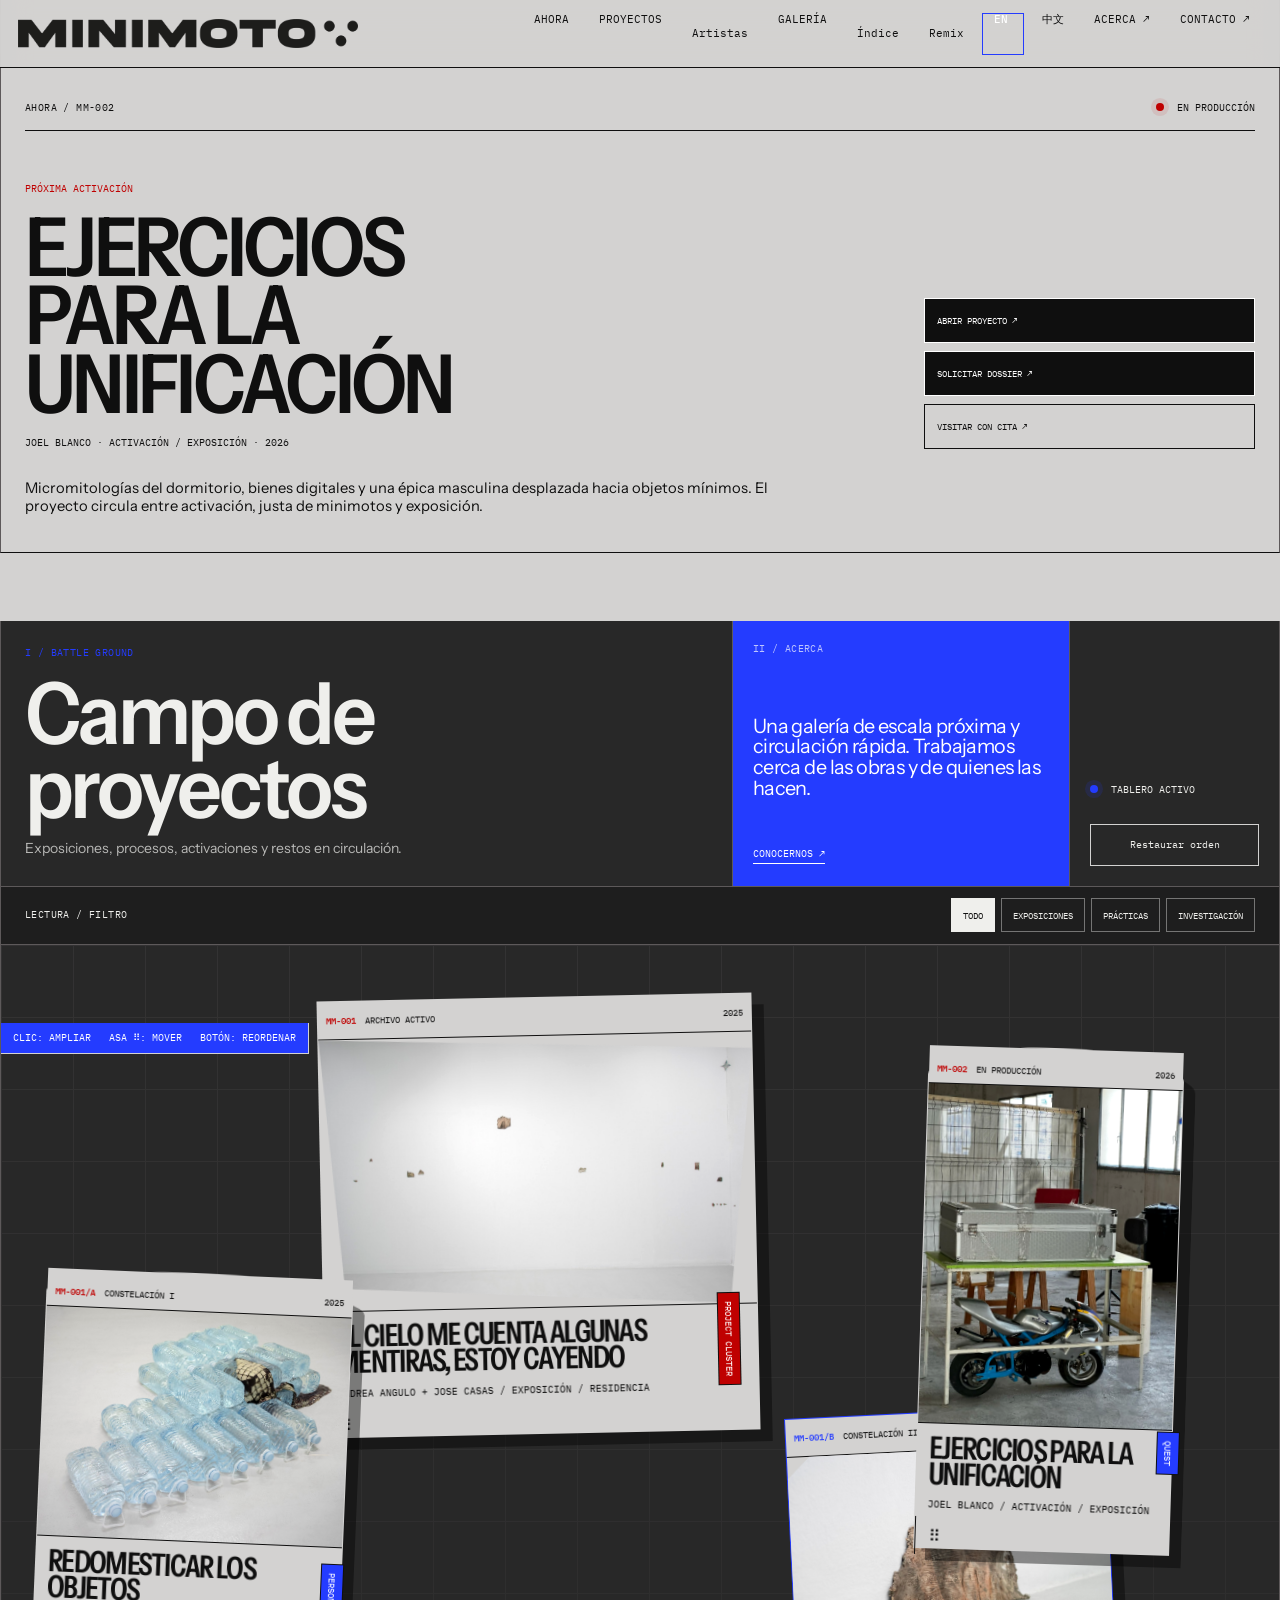
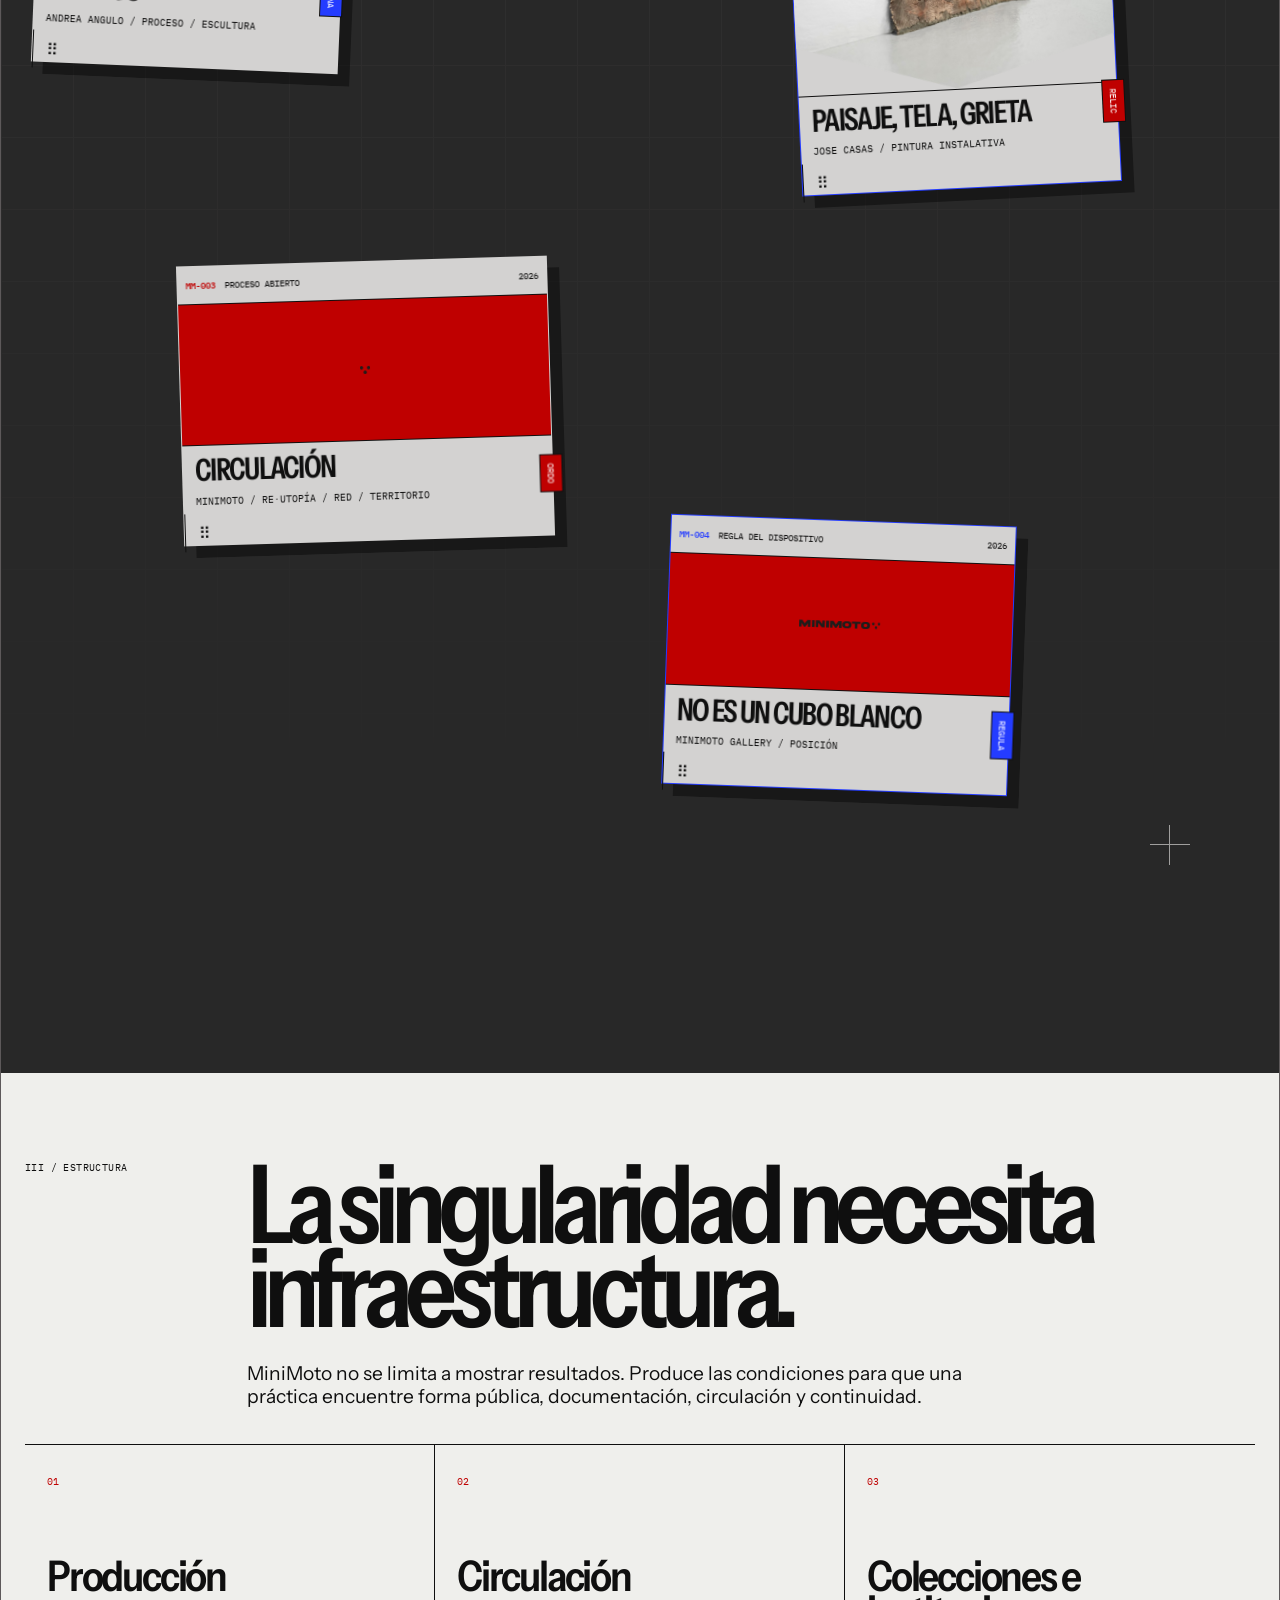
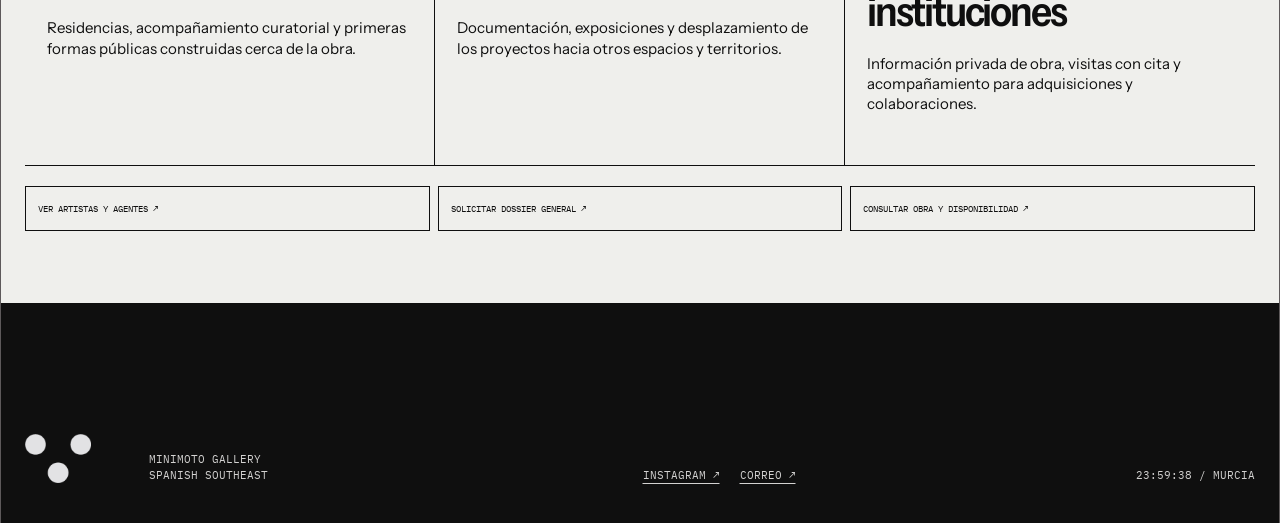
==== minimoto-gallery/index.html @ 22b1e5a9 "Actualiza el correo oficial de MiniMoto Gallery" ====
<!doctype html>
<html lang="es">
<head>
  <meta charset="utf-8">
  <meta name="viewport" content="width=device-width, initial-scale=1, viewport-fit=cover">
  <meta name="theme-color" content="#282828">
  <meta name="description" content="MiniMoto Gallery — exposiciones, residencias, activaciones y proyectos en el sureste español.">
  <title>MiniMoto Gallery — Battle Ground</title>

  <link rel="icon" href="./assets/favicon.png" type="image/png">
  <link rel="preconnect" href="https://fonts.googleapis.com">
  <link rel="preconnect" href="https://fonts.gstatic.com" crossorigin>
  <link href="https://fonts.googleapis.com/css2?family=Grenze+Gotisch:wght@500;600&family=IBM+Plex+Mono:wght@400;500&family=Instrument+Sans:wdth,wght@75..100,400..700&display=swap" rel="stylesheet">

  <link rel="stylesheet" href="./style.css">
  <link rel="stylesheet" href="./professional.css">
  <script src="./app.js" defer></script>
  <script src="./gallery-professional.js" defer></script>
  <link rel="alternate" hreflang="es" href="./index.html">
  <link rel="alternate" hreflang="en" href="./index-en.html">
  <link rel="alternate" hreflang="zh-CN" href="./index-zh.html">
  <link rel="alternate" hreflang="x-default" href="./index.html">
</head>
<body>
  <a class="skip-link" href="#battle-ground">Saltar al tablero</a>

  <header class="site-header">
    <a class="brand" href="#top" aria-label="MiniMoto Gallery, inicio">
      <img src="./assets/minimoto-wordmark.png" alt="MiniMoto Gallery">
    </a>

    <button class="menu-toggle" type="button" aria-expanded="false" aria-controls="primary-nav">
      Menú
    </button>

    <nav id="primary-nav" class="primary-nav" aria-label="Navegación principal">
      <a href="#ahora">Ahora</a>
      <a href="#battle-ground">Proyectos</a>
      <button id="artists-open" type="button">Artistas</button>
      <a href="#galeria">Galería</a>
      <button id="index-open" type="button">Índice</button>
      <button id="remix" type="button">Remix</button>
      <a class="language-link" href="./index-en.html" lang="en" aria-label="View website in English">EN</a>
      <a href="./index-zh.html" lang="zh-CN" aria-label="查看中文版网站">中文</a>
      <a href="./quienes-somos.html" target="_blank" rel="noopener noreferrer">Acerca ↗</a>
      <a href="mailto:minimoto.studio@gmail.com">Contacto ↗</a>
    </nav>
  </header>

  <main id="top">

<section class="current-program" id="ahora" aria-labelledby="current-title">
  <div class="current-program-rail">
    <p class="section-number">AHORA / MM-002</p>
    <p class="current-program-status"><span aria-hidden="true"></span> En producción</p>
  </div>
  <div class="current-program-main">
    <div class="current-program-copy">
      <p class="current-program-label">Próxima activación</p>
      <h1 id="current-title">Ejercicios para la unificación</h1>
      <p class="current-program-meta">Joel Blanco · activación / exposición · 2026</p>
    </div>
    <div class="current-program-actions">
      <button type="button" data-open-project="MM-002">Abrir proyecto ↗</button>
      <a href="mailto:minimoto.studio@gmail.com?subject=Dossier%20%E2%80%94%20Ejercicios%20para%20la%20unificaci%C3%B3n">Solicitar dossier ↗</a>
      <a href="mailto:minimoto.studio@gmail.com?subject=Visita%20a%20MiniMoto%20Gallery">Visitar con cita ↗</a>
    </div>
  </div>
  <p class="current-program-note">Micromitologías del dormitorio, bienes digitales y una épica masculina desplazada hacia objetos mínimos. El proyecto circula entre activación, justa de minimotos y exposición.</p>
</section>

    <section class="battle-section" aria-labelledby="battle-title">
      <header class="battle-header">
        <div class="battle-title-block">
          <p class="section-number">I / BATTLE GROUND</p>
          <h2 id="battle-title">Campo de proyectos</h2>
          <p class="battle-subtitle">Exposiciones, procesos, activaciones y restos en circulación.</p>
        </div>

        <aside class="battle-about" aria-label="Acerca de MiniMoto">
          <p class="section-number">II / ACERCA</p>
          <p>Una galería de escala próxima y circulación rápida. Trabajamos cerca de las obras y de quienes las hacen.</p>
          <a
            href="./quienes-somos.html"
            target="_blank"
            rel="noopener noreferrer"
          >
            Conocernos ↗
          </a>
        </aside>

        <div class="battle-tools" aria-label="Herramientas del tablero">
          <p><span class="status-dot" aria-hidden="true"></span> tablero activo</p>
          <button id="reset-layout" type="button">Restaurar orden</button>
        </div>
      </header>
<div class="project-filterbar" aria-label="Filtrar el campo de proyectos">
  <p class="section-number">LECTURA / FILTRO</p>
  <div role="group" aria-label="Categorías de proyectos">
    <button class="is-active" type="button" data-project-filter="all" aria-pressed="true">Todo</button>
    <button type="button" data-project-filter="exhibitions" aria-pressed="false">Exposiciones</button>
    <button type="button" data-project-filter="artists" aria-pressed="false">Prácticas</button>
    <button type="button" data-project-filter="research" aria-pressed="false">Investigación</button>
  </div>
</div>
<div id="battle-ground" class="battle-ground" aria-label="Tablero interactivo de proyectos">
        <div class="board-grid" aria-hidden="true"></div>
        <div class="board-cross cross-a" aria-hidden="true"></div>
        <div class="board-cross cross-b" aria-hidden="true"></div>
        <p class="board-instruction">
          <span>clic: ampliar</span>
          <span>asa ⠿: mover</span>
          <span>botón: reordenar</span>
        </p>
        <div id="project-layer" class="project-layer" role="list"></div>
      </div>
    </section>

<section class="gallery-framework" id="galeria" aria-labelledby="gallery-framework-title">
  <header class="gallery-framework-head">
    <p class="section-number">III / ESTRUCTURA</p>
    <div>
      <h2 id="gallery-framework-title">La singularidad necesita infraestructura.</h2>
      <p>MiniMoto no se limita a mostrar resultados. Produce las condiciones para que una práctica encuentre forma pública, documentación, circulación y continuidad.</p>
    </div>
  </header>
  <div class="gallery-framework-grid">
    <article><span>01</span><h3>Producción</h3><p>Residencias, acompañamiento curatorial y primeras formas públicas construidas cerca de la obra.</p></article>
    <article><span>02</span><h3>Circulación</h3><p>Documentación, exposiciones y desplazamiento de los proyectos hacia otros espacios y territorios.</p></article>
    <article><span>03</span><h3>Colecciones e instituciones</h3><p>Información privada de obra, visitas con cita y acompañamiento para adquisiciones y colaboraciones.</p></article>
  </div>
  <div class="gallery-framework-actions">
    <button type="button" data-open-artists>Ver artistas y agentes ↗</button>
    <a href="mailto:minimoto.studio@gmail.com?subject=Dossier%20general%20de%20MiniMoto%20Gallery">Solicitar dossier general ↗</a>
    <a href="mailto:minimoto.studio@gmail.com?subject=Obra%20y%20disponibilidad%20%E2%80%94%20MiniMoto%20Gallery">Consultar obra y disponibilidad ↗</a>
  </div>
</section>
</main>

  <footer class="site-footer">
    <img src="./assets/minimoto-sigil.png" alt="" aria-hidden="true">
    <p>MiniMoto Gallery<br>Spanish Southeast</p>
    <div>
      <a href="https://www.instagram.com/minimotogallery/" target="_blank" rel="noopener noreferrer">Instagram ↗</a>
      <a href="mailto:minimoto.studio@gmail.com">Correo ↗</a>
    </div>
    <p id="local-time" class="footer-time">--:--:-- / Murcia</p>
  </footer>

  <dialog id="project-dialog" class="project-dialog" aria-labelledby="dialog-title">
    <button class="dialog-close" type="button" aria-label="Cerrar proyecto">×</button>

    <article id="dialog-card" class="expanded-project-card">
      <header class="expanded-project-head">
        <span id="dialog-id" class="expanded-project-id"></span>
        <span id="dialog-status"></span>
        <span id="dialog-year" class="expanded-project-year"></span>
      </header>

      <div class="expanded-project-visual">
        <figure class="expanded-project-figure">
          <img id="dialog-image" src="" alt="">
          <figcaption>
            <span id="image-count">01 / 01</span>
            <span id="image-caption"></span>
          </figcaption>
        </figure>

        <button class="gallery-arrow gallery-prev" type="button" aria-label="Imagen anterior">←</button>
        <button class="gallery-arrow gallery-next" type="button" aria-label="Imagen siguiente">→</button>
      </div>

      <section class="expanded-project-title">
        <h2 id="dialog-title"></h2>
        <p>
          <span id="dialog-artist"></span>
          <span aria-hidden="true"> / </span>
          <span id="dialog-type"></span>
        </p>
      </section>

      <section class="expanded-project-info">
        <div id="dialog-body" class="dialog-body"></div>
        <div class="expanded-project-aside">
          <div id="dialog-tags" class="dialog-tags"></div>

          <section class="related-projects" aria-labelledby="related-title">
            <h3 id="related-title">Misma constelación</h3>
            <div id="related-list"></div>
          </section>
        </div>
      </section>

      <span id="dialog-mark" class="expanded-project-mark" aria-hidden="true"></span>
    </article>
  </dialog>


  <dialog id="index-dialog" class="index-dialog" aria-labelledby="index-title">
    <button class="dialog-close" type="button" aria-label="Cerrar índice">×</button>
    <header>
      <p class="section-number">INDEX / MM</p>
      <h2 id="index-title">Archivo operativo</h2>
    </header>
    <ol id="project-index-list"></ol>
  </dialog>

  <dialog id="artists-dialog" class="artists-dialog" aria-labelledby="artists-title">
    <button class="dialog-close" type="button" aria-label="Cerrar artistas">×</button>
    <header>
      <p class="section-number">ORDO / PERSONAE</p>
      <h2 id="artists-title">Artistas y agentes</h2>
    </header>
    <div id="artists-list"></div>
  </dialog>
</body>
</html>
---- minimoto-gallery/style.css ----
@import url("https://fonts.googleapis.com/css2?family=Grenze+Gotisch:wght@500;600&family=IBM+Plex+Mono:wght@400;500&family=Instrument+Sans:wdth,wght@75..100,400..700&display=swap");

:root {
  --charcoal: #282828;
  --black: #0f0f0f;
  --paper: #d3d2d1;
  --paper-light: #efefec;
  --mid: #5d595a;
  --red: #bf0000;
  --white: #ffffff;

  --font-sans: "Instrument Sans", "Arial Narrow", "Helvetica Neue", Arial, sans-serif;
  --font-mono: "IBM Plex Mono", "SFMono-Regular", Consolas, monospace;
  --font-neo: "Grenze Gotisch", Georgia, serif;

  --line: 1px solid var(--mid);
  --header-h: 68px;
  --max: 1720px;
}

* {
  box-sizing: border-box;
}

html {
  scroll-behavior: smooth;
  background: var(--charcoal);
}

body {
  margin: 0;
  overflow-x: hidden;
  background: var(--paper);
  color: var(--black);
  font-family: var(--font-sans);
  font-optical-sizing: auto;
  -webkit-font-smoothing: antialiased;
}

body.is-locked {
  overflow: hidden;
}

img {
  display: block;
  max-width: 100%;
}

button,
a {
  color: inherit;
  font: inherit;
}

button {
  border-radius: 0;
}

a {
  text-decoration: none;
}

button,
a,
[tabindex] {
  -webkit-tap-highlight-color: transparent;
}

:focus-visible {
  outline: 3px solid var(--red);
  outline-offset: 4px;
}

.skip-link {
  position: fixed;
  top: 8px;
  left: 8px;
  z-index: 5000;
  padding: 10px 12px;
  transform: translateY(-160%);
  border: 1px solid var(--black);
  background: var(--white);
  font: 12px/1 var(--font-mono);
}

.skip-link:focus {
  transform: none;
}

/* Header */

.site-header {
  position: fixed;
  inset: 0 0 auto;
  z-index: 1000;
  min-height: var(--header-h);
  display: grid;
  grid-template-columns: minmax(210px, 380px) 1fr;
  align-items: center;
  gap: 24px;
  padding: 10px 18px;
  border-bottom: 1px solid var(--black);
  background: rgba(211, 210, 209, .96);
  backdrop-filter: blur(14px);
}

.brand {
  width: fit-content;
}

.brand img {
  width: min(340px, 42vw);
  height: 30px;
  object-fit: contain;
  object-position: left center;
}

.primary-nav {
  display: flex;
  justify-content: flex-end;
  align-items: center;
  gap: 6px;
  font: 11px/1 var(--font-mono);
  text-transform: uppercase;
}

.primary-nav a,
.primary-nav button,
.menu-toggle {
  min-height: 42px;
  padding: 0 11px;
  border: 1px solid transparent;
  background: transparent;
  cursor: pointer;
}

.primary-nav a:hover,
.primary-nav button:hover,
.primary-nav a:focus-visible,
.primary-nav button:focus-visible {
  border-color: var(--black);
  background: var(--paper-light);
}

.menu-toggle {
  display: none;
}

/* Intro */

.intro {
  position: relative;
  min-height: 86svh;
  max-width: var(--max);
  margin: 0 auto;
  padding: calc(var(--header-h) + 48px) 24px 48px;
  overflow: hidden;
  border-right: 1px solid var(--mid);
  border-left: 1px solid var(--mid);
  background: var(--paper);
}

.micro-label,
.section-number {
  margin: 0;
  font: 10px/1.2 var(--font-mono);
  letter-spacing: .04em;
  text-transform: uppercase;
}

.intro h1 {
  margin: clamp(90px, 14vh, 160px) 0 0;
  font-size: clamp(90px, 17vw, 300px);
  font-weight: 620;
  font-stretch: 82%;
  line-height: .67;
  letter-spacing: -.095em;
  text-transform: uppercase;
}

.intro h1 span {
  display: block;
}

.intro .neo-word {
  width: fit-content;
  margin-left: 21%;
  font-family: var(--font-neo);
  font-weight: 500;
  letter-spacing: -.045em;
  text-transform: none;
}

.intro-aside {
  position: absolute;
  right: 6%;
  bottom: 11%;
  width: min(300px, 27vw);
  display: grid;
  grid-template-columns: 42px 1fr;
  gap: 12px;
  align-items: start;
}

.intro-aside p {
  margin: 0;
  font-size: 14px;
  line-height: 1.25;
}

.sigil-text {
  font-family: var(--font-neo);
  font-size: 38px;
  line-height: .8;
}

.intro-coordinate {
  position: absolute;
  top: 26%;
  right: 24px;
  writing-mode: vertical-rl;
  font: 10px/1.2 var(--font-mono);
  text-transform: uppercase;
}

.intro-coordinate span {
  color: var(--red);
}

.intro-sigil {
  position: absolute;
  right: 11%;
  top: 18%;
  width: clamp(80px, 10vw, 150px);
  opacity: .93;
}

/* Battle */

.battle-section {
  max-width: var(--max);
  margin: 0 auto;
  border-right: 1px solid var(--mid);
  border-left: 1px solid var(--mid);
  background: var(--charcoal);
  color: var(--paper-light);
}

.battle-header {
  min-height: 142px;
  display: grid;
  grid-template-columns: 1fr auto;
  align-items: end;
  gap: 20px;
  padding: 24px;
  border-top: 1px solid var(--black);
  border-bottom: 1px solid var(--mid);
}

.battle-header h2 {
  margin: 16px 0 0;
  font-size: clamp(42px, 6vw, 92px);
  font-weight: 560;
  font-stretch: 80%;
  line-height: .8;
  letter-spacing: -.065em;
}

.battle-tools {
  display: flex;
  align-items: center;
  gap: 15px;
  font: 10px/1 var(--font-mono);
  text-transform: uppercase;
}

.battle-tools p {
  margin: 0;
}

.battle-tools button {
  min-height: 42px;
  padding: 0 12px;
  border: 1px solid var(--paper);
  background: transparent;
  color: var(--paper-light);
  cursor: pointer;
}

.battle-tools button:hover {
  background: var(--red);
}

.status-dot {
  display: inline-block;
  width: 8px;
  height: 8px;
  margin-right: 7px;
  border-radius: 50%;
  background: var(--red);
}

.battle-ground {
  position: relative;
  height: clamp(1250px, 135vw, 2180px);
  min-height: 1250px;
  overflow: hidden;
  background: var(--charcoal);
  isolation: isolate;
}

.board-grid {
  position: absolute;
  inset: 0;
  opacity: .22;
  background-image:
    linear-gradient(to right, var(--mid) 1px, transparent 1px),
    linear-gradient(to bottom, var(--mid) 1px, transparent 1px);
  background-size: 72px 72px;
  mask-image: linear-gradient(to bottom, black, transparent 88%);
}

.board-cross {
  position: absolute;
  z-index: 0;
  width: 40px;
  height: 40px;
  opacity: .7;
}

.board-cross::before,
.board-cross::after {
  content: "";
  position: absolute;
  background: var(--paper);
}

.board-cross::before {
  top: 19px;
  left: 0;
  width: 40px;
  height: 1px;
}

.board-cross::after {
  top: 0;
  left: 19px;
  width: 1px;
  height: 40px;
}

.cross-a {
  top: 6%;
  left: 48%;
}

.cross-b {
  right: 7%;
  bottom: 12%;
}

.board-instruction {
  position: sticky;
  top: calc(var(--header-h) + 10px);
  z-index: 60;
  width: fit-content;
  display: flex;
  gap: 18px;
  margin: 0;
  padding: 10px 12px;
  border-right: 1px solid var(--paper);
  border-bottom: 1px solid var(--paper);
  background: var(--red);
  color: var(--white);
  font: 10px/1 var(--font-mono);
  text-transform: uppercase;
}

.project-layer {
  position: absolute;
  inset: 0;
  z-index: 2;
}

/* Cards */

.project-card {
  --accent: var(--red);
  position: absolute;
  z-index: var(--z, 2);
  left: var(--x);
  top: var(--y);
  width: var(--w);
  transform: rotate(var(--r));
  transform-origin: center center;
  transition:
    transform 220ms cubic-bezier(.2, .8, .2, 1),
    filter 220ms ease,
    box-shadow 220ms ease;
  will-change: transform;
}

.project-card:nth-child(3n) {
  mix-blend-mode: normal;
}

.project-card.is-moving {
  z-index: 900 !important;
  transition: none;
}

.project-surface {
  position: relative;
  width: 100%;
  padding: 0;
  overflow: visible;
  border: 1px solid var(--paper);
  background: var(--paper);
  color: var(--black);
  box-shadow: 12px 12px 0 rgba(0, 0, 0, .42);
}

.project-card:hover,
.project-card:focus-within {
  z-index: 850 !important;
  transform: rotate(0deg) scale(1.065);
  filter: saturate(1.05);
}

.project-card:hover .project-surface,
.project-card:focus-within .project-surface {
  box-shadow: 20px 20px 0 var(--red);
}

.project-open {
  display: block;
  width: 100%;
  padding: 0;
  border: 0;
  background: transparent;
  color: inherit;
  text-align: left;
  cursor: zoom-in;
}

.project-head {
  display: grid;
  grid-template-columns: auto 1fr auto;
  align-items: center;
  gap: 9px;
  min-height: 38px;
  padding: 7px 8px;
  border-bottom: 1px solid var(--black);
  background: var(--paper);
  font: 9px/1 var(--font-mono);
  text-transform: uppercase;
}

.project-index {
  color: var(--red);
  font-weight: 500;
}

.drag-handle {
  position: relative;
  z-index: 4;
  width: 38px;
  height: 38px;
  display: grid;
  place-items: center;
  margin: -7px -8px -7px 0;
  padding: 0;
  border: 0;
  border-left: 1px solid var(--black);
  background: transparent;
  cursor: grab;
  font: 16px/1 var(--font-mono);
}

.drag-handle:active {
  cursor: grabbing;
}

.project-image {
  position: relative;
  display: block;
  aspect-ratio: var(--ratio);
  overflow: hidden;
  background: var(--black);
}

.project-image::before,
.project-image::after {
  content: "";
  position: absolute;
  inset: 0;
  pointer-events: none;
}

.project-image::before {
  z-index: 1;
  opacity: 0;
  background:
    radial-gradient(120% 60% at 12% 16%, rgba(255,255,255,.88) 0%, rgba(255,255,255,0) 26%),
    radial-gradient(90% 52% at 78% 24%, rgba(242,242,242,.52) 0%, rgba(255,255,255,0) 22%),
    radial-gradient(95% 55% at 42% 68%, rgba(198,198,198,.45) 0%, rgba(255,255,255,0) 28%),
    linear-gradient(110deg, rgba(255,255,255,0) 18%, rgba(255,255,255,.58) 34%, rgba(213,213,213,.12) 47%, rgba(255,255,255,.64) 62%, rgba(255,255,255,0) 82%);
  mix-blend-mode: screen;
  filter: blur(10px) contrast(1.25);
  transform: translate3d(-7%, 0, 0) scale(1.08) rotate(-2.2deg);
  transition: opacity 260ms ease, transform 520ms cubic-bezier(.2,.8,.2,1), filter 260ms ease;
}

.project-image::after {
  z-index: 2;
  opacity: 0;
  background:
    linear-gradient(130deg, rgba(255,255,255,.18), rgba(255,255,255,0) 24%, rgba(255,255,255,.22) 48%, rgba(255,255,255,0) 72%),
    linear-gradient(180deg, rgba(0,0,0,0), rgba(255,255,255,.09));
  mix-blend-mode: soft-light;
  transition: opacity 220ms ease;
}

.project-image img {
  width: 100%;
  height: 100%;
  object-fit: cover;
  filter: saturate(1.04) contrast(1.04);
  transition: transform 500ms cubic-bezier(.2, .8, .2, 1), filter 260ms ease;
}

.project-card:hover .project-image::before,
.project-card:focus-within .project-image::before {
  opacity: .92;
  transform: translate3d(8%, 0, 0) scale(1.12) rotate(1.15deg);
  animation: liquidSweep 1.45s ease-in-out infinite alternate;
}

.project-card:hover .project-image::after,
.project-card:focus-within .project-image::after {
  opacity: .68;
}

.project-card:hover .project-image img,
.project-card:focus-within .project-image img {
  transform: scale(1.04);
  filter: saturate(1.12) contrast(1.08) brightness(1.02);
}

.project-copy {
  display: block;
  padding: 11px 12px 13px;
  border-top: 1px solid var(--black);
}

.project-copy h3 {
  max-width: 95%;
  margin: 0;
  font-size: clamp(23px, 2.4vw, 48px);
  font-weight: 620;
  font-stretch: 80%;
  line-height: .86;
  letter-spacing: -.055em;
  text-transform: uppercase;
}

.project-copy p {
  margin: 11px 0 0;
  font: 10px/1.3 var(--font-mono);
  text-transform: uppercase;
}

.project-mark {
  position: absolute;
  right: -18px;
  bottom: 18%;
  z-index: 8;
  padding: 6px 8px;
  border: 1px solid var(--black);
  background: var(--red);
  color: var(--white);
  font: 9px/1 var(--font-mono);
  transform: rotate(90deg);
  transform-origin: center;
  text-transform: uppercase;
}

.project-card.shape-shield .project-image {
  clip-path: polygon(7% 0, 93% 0, 100% 9%, 100% 80%, 50% 100%, 0 80%, 0 9%);
}

.project-card.shape-codex .project-surface {
  border-radius: 48% 48% 0 0 / 6% 6% 0 0;
}

.project-card.shape-codex .project-head {
  padding-top: 14px;
}

.project-card.shape-slashed .project-image {
  clip-path: polygon(0 0, 100% 6%, 94% 100%, 5% 92%);
}

.project-card.text-relic .project-image {
  aspect-ratio: 1 / .38;
  background: var(--red);
}

.project-card.text-relic .project-image img {
  object-fit: contain;
  padding: 18%;
  filter: none;
}

/* About gateway */

.about-gateway {
  max-width: var(--max);
  margin: 0 auto;
  padding: 58px 24px 72px;
  border-right: 1px solid var(--mid);
  border-left: 1px solid var(--mid);
  background: var(--paper);
}

.about-gateway-grid {
  margin-top: 24px;
  display: grid;
  grid-template-columns: minmax(0, 1.25fr) minmax(240px, .75fr) auto;
  gap: 28px;
  align-items: end;
  padding-top: 24px;
  border-top: 1px solid var(--black);
}

.about-gateway h2 {
  margin: 0;
  font-size: clamp(52px, 7vw, 112px);
  font-weight: 560;
  font-stretch: 80%;
  line-height: .8;
  letter-spacing: -.07em;
}

.about-gateway p {
  max-width: 420px;
  margin: 0;
  font-size: clamp(16px, 1.5vw, 22px);
  line-height: 1.12;
}

.about-scroll-link {
  min-height: 48px;
  display: inline-flex;
  align-items: center;
  justify-content: center;
  padding: 0 14px;
  border: 1px solid var(--black);
  font: 10px/1 var(--font-mono);
  text-transform: uppercase;
}

.about-scroll-link:hover,
.about-scroll-link:focus-visible {
  background: var(--red);
  color: var(--white);
}

/* Footer */

.site-footer {
  max-width: var(--max);
  min-height: 220px;
  margin: 0 auto;
  display: grid;
  grid-template-columns: 100px 1fr 1fr auto;
  gap: 24px;
  align-items: end;
  padding: 40px 24px;
  border-right: 1px solid var(--mid);
  border-left: 1px solid var(--mid);
  background: var(--black);
  color: var(--paper);
  font: 11px/1.4 var(--font-mono);
  text-transform: uppercase;
}

.site-footer img {
  width: 66px;
  filter: invert(1);
}

.site-footer p {
  margin: 0;
}

.site-footer div {
  display: flex;
  gap: 20px;
}

.site-footer a {
  text-decoration: underline;
  text-underline-offset: 4px;
}

.footer-time {
  text-align: right;
}

/* Dialogs */

dialog {
  max-width: none;
  max-height: none;
  margin: auto;
  padding: 0;
  border: 1px solid var(--paper);
  background: var(--charcoal);
  color: var(--paper-light);
}

dialog::backdrop {
  background: rgba(15, 15, 15, .9);
  backdrop-filter: blur(8px);
}

.dialog-close {
  position: fixed;
  top: 14px;
  right: 14px;
  z-index: 30;
  width: 48px;
  height: 48px;
  border: 1px solid var(--paper);
  background: var(--red);
  color: var(--white);
  cursor: pointer;
  font-size: 28px;
  line-height: 1;
}

.project-dialog {
  width: min(1460px, calc(100vw - 24px));
  height: min(900px, calc(100svh - 24px));
  overflow: hidden;
}

.project-dialog[open] {
  display: grid;
  grid-template-columns: minmax(0, 1.35fr) minmax(360px, .65fr);
}

.dialog-stage {
  position: relative;
  min-width: 0;
  min-height: 0;
  overflow: hidden;
  background: var(--black);
}

.dialog-figure {
  height: 100%;
  margin: 0;
  display: grid;
  grid-template-rows: 1fr auto;
}

.dialog-figure img {
  width: 100%;
  height: 100%;
  min-height: 0;
  object-fit: contain;
  background: var(--black);
}

.dialog-figure figcaption {
  min-height: 42px;
  display: flex;
  justify-content: space-between;
  gap: 12px;
  align-items: center;
  padding: 8px 12px;
  border-top: 1px solid var(--paper);
  background: var(--charcoal);
  font: 9px/1.2 var(--font-mono);
  text-transform: uppercase;
}

.gallery-arrow {
  position: absolute;
  top: 50%;
  z-index: 10;
  width: 50px;
  height: 50px;
  border: 1px solid var(--paper);
  background: var(--red);
  color: var(--white);
  cursor: pointer;
  transform: translateY(-50%);
}

.gallery-prev {
  left: 12px;
}

.gallery-next {
  right: 12px;
}

.dialog-content {
  position: relative;
  overflow: auto;
  padding: clamp(28px, 4vw, 64px);
  border-left: 1px solid var(--paper);
}

.dialog-seal {
  width: 48px;
  margin: 0 0 60px auto;
}

.dialog-seal img {
  filter: invert(1);
}

.dialog-kicker {
  margin: 0;
  color: var(--red);
  font: 10px/1.3 var(--font-mono);
  text-transform: uppercase;
}

.dialog-content h2 {
  margin: 16px 0 22px;
  font-size: clamp(50px, 6vw, 96px);
  font-weight: 600;
  font-stretch: 78%;
  line-height: .77;
  letter-spacing: -.07em;
  text-transform: uppercase;
}

.dialog-artist {
  margin: 0 0 46px;
  font: 12px/1.4 var(--font-mono);
  text-transform: uppercase;
}

.dialog-body {
  font-size: 17px;
  line-height: 1.38;
}

.dialog-body p {
  margin: 0 0 18px;
}

.dialog-body blockquote {
  margin: 34px 0;
  padding: 18px 0 18px 22px;
  border-left: 8px solid var(--red);
  font-family: var(--font-neo);
  font-size: 27px;
  line-height: 1.02;
}

.dialog-tags {
  display: flex;
  flex-wrap: wrap;
  gap: 7px;
  margin-top: 40px;
}

.dialog-tags span {
  padding: 6px 8px;
  border: 1px solid var(--paper);
  font: 9px/1 var(--font-mono);
  text-transform: uppercase;
}

.related-projects {
  margin-top: 50px;
  padding-top: 16px;
  border-top: 1px solid var(--mid);
}

.related-projects h3 {
  margin: 0 0 14px;
  font: 10px/1 var(--font-mono);
  text-transform: uppercase;
}

#related-list {
  display: grid;
  gap: 7px;
}

#related-list button {
  min-height: 46px;
  padding: 9px 10px;
  border: 1px solid var(--mid);
  background: transparent;
  color: var(--paper);
  cursor: pointer;
  text-align: left;
  font: 10px/1.3 var(--font-mono);
  text-transform: uppercase;
}

#related-list button:hover {
  border-color: var(--paper);
  background: var(--red);
}

.index-dialog,
.artists-dialog {
  width: min(900px, calc(100vw - 24px));
  height: min(820px, calc(100svh - 24px));
  overflow: auto;
  padding: 30px;
}

.index-dialog header,
.artists-dialog header {
  margin-bottom: 50px;
}

.index-dialog h2,
.artists-dialog h2 {
  margin: 16px 0 0;
  font-size: clamp(52px, 8vw, 100px);
  font-weight: 560;
  line-height: .8;
  letter-spacing: -.07em;
}

#project-index-list {
  margin: 0;
  padding: 0;
  list-style: none;
  border-top: 1px solid var(--paper);
}

#project-index-list li {
  border-bottom: 1px solid var(--mid);
}

#project-index-list button {
  width: 100%;
  min-height: 74px;
  display: grid;
  grid-template-columns: 58px 1fr auto;
  gap: 14px;
  align-items: center;
  padding: 12px 0;
  border: 0;
  background: transparent;
  color: var(--paper);
  cursor: pointer;
  text-align: left;
}

#project-index-list button:hover {
  color: var(--red);
}

#project-index-list strong {
  font-size: 21px;
  font-weight: 500;
}

#project-index-list small,
#project-index-list span {
  font: 9px/1.2 var(--font-mono);
  text-transform: uppercase;
}

#artists-list {
  display: grid;
  grid-template-columns: repeat(2, 1fr);
  border-top: 1px solid var(--paper);
}

.artist-entry {
  min-height: 180px;
  padding: 18px;
  border-right: 1px solid var(--mid);
  border-bottom: 1px solid var(--mid);
}

.artist-entry:nth-child(2n) {
  border-right: 0;
}

.artist-entry h3 {
  margin: 0 0 18px;
  font-size: 31px;
  font-weight: 560;
  line-height: .9;
  letter-spacing: -.045em;
}

.artist-entry p {
  margin: 0;
  font: 10px/1.4 var(--font-mono);
  text-transform: uppercase;
}

/* Responsive */

@media (max-width: 980px) {
  :root {
    --header-h: 62px;
  }

  .site-header {
    grid-template-columns: 1fr auto;
    padding: 8px 12px;
  }

  .brand img {
    width: min(290px, 68vw);
    height: 26px;
  }

  .menu-toggle {
    display: block;
    min-height: 44px;
    border: 1px solid var(--black);
    background: transparent;
    text-transform: uppercase;
    font: 10px/1 var(--font-mono);
  }

  .primary-nav {
    position: absolute;
    top: 100%;
    left: 0;
    right: 0;
    display: none;
    flex-direction: column;
    align-items: stretch;
    gap: 0;
    border-bottom: 1px solid var(--black);
    background: var(--paper);
  }

  .primary-nav.is-open {
    display: flex;
  }

  .primary-nav a,
  .primary-nav button {
    min-height: 50px;
    border-top: 1px solid var(--mid);
    text-align: left;
  }

  .intro {
    min-height: 760px;
    padding: calc(var(--header-h) + 36px) 14px 40px;
  }

  .intro h1 {
    margin-top: 110px;
    font-size: clamp(78px, 21vw, 150px);
  }

  .intro .neo-word {
    margin-left: 8%;
  }

  .intro-aside {
    right: 14px;
    bottom: 52px;
    width: min(310px, 72vw);
  }

  .intro-coordinate {
    display: none;
  }

  .intro-sigil {
    top: 16%;
    right: 8%;
    width: 90px;
  }

  .battle-header {
    grid-template-columns: 1fr;
    align-items: start;
  }

  .battle-tools {
    justify-content: space-between;
  }

  .battle-ground {
    height: auto;
    min-height: 0;
    padding: 48px 10px 110px;
  }

  .board-grid {
    opacity: .13;
  }

  .board-instruction {
    position: relative;
    top: auto;
    margin: -48px 0 26px -10px;
    overflow-x: auto;
    max-width: calc(100vw - 10px);
    white-space: nowrap;
  }

  .project-layer {
    position: relative;
    display: grid;
    gap: 0;
  }

  .project-card {
    position: relative !important;
    left: auto !important;
    top: auto !important;
    width: min(92vw, 620px) !important;
    margin-top: -26px;
    transform: rotate(var(--mobile-r)) !important;
  }

  .project-card:first-child {
    margin-top: 20px;
  }

  .project-card:nth-child(odd) {
    margin-left: 0;
  }

  .project-card:nth-child(even) {
    margin-left: auto;
  }

  .project-card:hover,
  .project-card:focus-within {
    transform: rotate(0deg) scale(1.01) !important;
  }

  .drag-handle {
    display: none;
  }

  .project-mark {
    right: 5px;
    transform: rotate(0deg);
  }

  .site-footer {
    grid-template-columns: 70px 1fr;
  }

  .site-footer div,
  .footer-time {
    grid-column: 2;
    text-align: left;
  }

  .project-dialog {
    width: calc(100vw - 12px);
    height: calc(100svh - 12px);
  }

  .project-dialog[open] {
    display: block;
    overflow: auto;
  }

  .dialog-stage {
    height: min(56svh, 540px);
  }

  .dialog-content {
    border-top: 1px solid var(--paper);
    border-left: 0;
  }

  .dialog-seal {
    margin-bottom: 34px;
  }
}

@media (max-width: 620px) {
  .intro {
    min-height: 700px;
  }

  .battle-header {
    padding: 20px 14px;
  }

  .battle-tools {
    align-items: flex-start;
    flex-direction: column;
  }

  .battle-tools button {
    width: 100%;
  }

  .project-card {
    width: calc(100vw - 28px) !important;
    margin-top: -18px;
  }

  .project-copy h3 {
    font-size: clamp(30px, 11vw, 52px);
  }

  .project-head {
    grid-template-columns: auto 1fr;
  }

  .project-head .project-year {
    display: none;
  }

  .board-instruction span:nth-child(2) {
    display: none;
  }

  .site-footer {
    min-height: 290px;
    align-items: start;
  }

  .site-footer div {
    flex-direction: column;
    gap: 8px;
  }

  .dialog-stage {
    height: 48svh;
  }

  .dialog-content {
    padding: 28px 18px 50px;
  }

  .dialog-content h2 {
    font-size: clamp(49px, 16vw, 76px);
  }

  .index-dialog,
  .artists-dialog {
    padding: 20px 14px;
  }

  #artists-list {
    grid-template-columns: 1fr;
  }

  .artist-entry {
    border-right: 0;
  }

  #project-index-list button {
    grid-template-columns: 42px 1fr;
  }

  #project-index-list button > span:last-child {
    display: none;
  }
}

@media (prefers-reduced-motion: reduce) {
  *,
  *::before,
  *::after {
    scroll-behavior: auto !important;
    animation-duration: .01ms !important;
    animation-iteration-count: 1 !important;
    transition-duration: .01ms !important;
  }

  .project-card:hover,
  .project-card:focus-within {
    transform: none !important;
  }
}

@media (max-width: 980px) {
  .about-gateway {
    padding: 52px 14px 62px;
  }

  .about-gateway-grid {
    grid-template-columns: 1fr;
    align-items: start;
  }

  .about-scroll-link {
    width: 100%;
  }
}

.language-link {
  min-width: 42px;
  border-color: var(--black) !important;
  font-weight: 500;
}


/* ================================================================
   V4 — High Culture / Blue Notes
   ================================================================ */

:root {
  --blue: #243cff;
  --blue-deep: #1729d8;
  --blue-soft: rgba(36, 60, 255, .14);
}

/* Direct entry: the project field is now the cover. */
.battle-section {
  margin-top: var(--header-h);
}

.battle-header {
  min-height: 214px;
  grid-template-columns: minmax(0, 1.35fr) minmax(260px, .62fr) auto;
  align-items: stretch;
  gap: 0;
  padding: 0;
  border-top: 0;
}

.battle-title-block {
  display: flex;
  flex-direction: column;
  justify-content: flex-end;
  min-width: 0;
  padding: 26px 24px 28px;
  border-right: 1px solid var(--mid);
}

.battle-title-block .section-number {
  color: var(--blue);
}

.battle-title-block h2 {
  margin: 18px 0 0;
}

.battle-subtitle {
  max-width: 640px;
  margin: 16px 0 0;
  color: rgba(239, 239, 236, .72);
  font-size: 14px;
  line-height: 1.25;
}

.battle-about {
  min-width: 0;
  display: flex;
  flex-direction: column;
  justify-content: space-between;
  padding: 22px 20px;
  background: var(--blue);
  color: var(--white);
}

.battle-about .section-number {
  color: rgba(255,255,255,.7);
}

.battle-about > p:not(.section-number) {
  margin: 42px 0 30px;
  font-size: clamp(18px, 1.55vw, 25px);
  line-height: 1.05;
  letter-spacing: -.03em;
}

.battle-about a {
  width: fit-content;
  padding-bottom: 3px;
  border-bottom: 1px solid currentColor;
  font: 10px/1.2 var(--font-mono);
  text-transform: uppercase;
}

.battle-about a:hover,
.battle-about a:focus-visible {
  color: var(--black);
}

.battle-tools {
  width: 210px;
  flex-direction: column;
  align-items: stretch;
  justify-content: flex-end;
  padding: 20px;
  border-left: 1px solid var(--mid);
}

.battle-tools p {
  margin-bottom: 14px;
}

.status-dot {
  background: var(--blue);
  box-shadow: 0 0 0 5px var(--blue-soft);
}

.language-link {
  background: var(--blue);
  color: var(--white) !important;
  border-color: var(--blue) !important;
}

.language-link:hover,
.language-link:focus-visible {
  background: var(--black) !important;
  border-color: var(--black) !important;
}

/* Blue appears as a note, not as a complete recolouring. */
.project-card:nth-child(even) .project-mark {
  background: var(--blue);
}

.project-card:nth-child(even):hover .project-surface,
.project-card:nth-child(even):focus-within .project-surface {
  box-shadow: 20px 20px 0 var(--blue);
}

.project-card:nth-child(3n) .project-index {
  color: var(--blue);
}

.project-card:nth-child(3n) .project-surface {
  border-color: var(--blue);
}

.board-instruction {
  background: var(--blue);
}

.dialog-kicker {
  color: var(--blue);
}

.dialog-body blockquote {
  border-left-color: var(--blue);
}

.gallery-arrow {
  background: var(--blue);
}

#related-list button:hover {
  background: var(--blue);
}

@media (max-width: 1160px) {
  .battle-header {
    grid-template-columns: minmax(0, 1fr) minmax(250px, .55fr);
  }

  .battle-tools {
    width: auto;
    grid-column: 1 / -1;
    flex-direction: row;
    justify-content: space-between;
    align-items: center;
    border-top: 1px solid var(--mid);
    border-left: 0;
  }

  .battle-tools p {
    margin-bottom: 0;
  }
}

@media (max-width: 720px) {
  .battle-section {
    margin-top: var(--header-h);
  }

  .battle-header {
    grid-template-columns: 1fr;
  }

  .battle-title-block {
    min-height: 210px;
    border-right: 0;
  }

  .battle-about {
    min-height: 220px;
  }

  .battle-tools {
    flex-direction: column;
    align-items: stretch;
  }

  .battle-tools p {
    margin-bottom: 12px;
  }
}


/* ================================================================
   V5 — expanded project cards
   The modal preserves the exact grammar of the board thumbnail.
   ================================================================ */

.project-dialog {
  width: min(1040px, calc(100vw - 36px));
  height: min(920px, calc(100svh - 30px));
  overflow: visible;
  border: 0;
  background: transparent;
  color: var(--black);
}

.project-dialog[open] {
  display: block;
}

.project-dialog .dialog-close {
  position: absolute;
  top: -12px;
  right: -12px;
  z-index: 50;
  width: 46px;
  height: 46px;
  border: 1px solid var(--black);
  background: var(--dialog-accent, var(--red));
  color: var(--white);
  box-shadow: 6px 6px 0 rgba(0, 0, 0, .35);
}

.expanded-project-card {
  --dialog-accent: var(--red);
  --dialog-mark-accent: var(--red);
  --dialog-visual: var(--black);

  position: relative;
  height: 100%;
  overflow-y: auto;
  border: 1px solid var(--dialog-accent);
  background: var(--paper);
  color: var(--black);
  box-shadow:
    18px 18px 0 var(--dialog-accent),
    30px 30px 0 rgba(0, 0, 0, .35);
  scrollbar-width: thin;
  scrollbar-color: var(--dialog-accent) var(--paper);
}

.expanded-project-head {
  min-height: 52px;
  display: grid;
  grid-template-columns: auto 1fr auto;
  align-items: center;
  gap: 12px;
  padding: 10px 14px;
  border-bottom: 1px solid var(--black);
  background: var(--paper);
  font: 10px/1 var(--font-mono);
  text-transform: uppercase;
}

.expanded-project-id {
  color: var(--dialog-accent);
  font-weight: 500;
}

.expanded-project-year {
  text-align: right;
}

.expanded-project-visual {
  position: relative;
  min-height: 360px;
  background: var(--dialog-visual);
  border-bottom: 1px solid var(--black);
}

.expanded-project-figure {
  height: min(52vh, 520px);
  margin: 0;
  display: grid;
  grid-template-rows: 1fr auto;
  background: var(--dialog-visual);
}

.expanded-project-figure img {
  width: 100%;
  height: 100%;
  min-height: 0;
  object-fit: contain;
  background: var(--dialog-visual);
  filter: saturate(1.04) contrast(1.02);
}

.expanded-project-card.text-relic .expanded-project-figure img {
  width: min(44%, 330px);
  height: min(44%, 250px);
  align-self: center;
  justify-self: center;
  object-fit: contain;
  filter: none;
}

.expanded-project-figure figcaption {
  min-height: 40px;
  display: flex;
  justify-content: space-between;
  gap: 16px;
  align-items: center;
  padding: 8px 12px;
  border-top: 1px solid rgba(255, 255, 255, .45);
  background: var(--dialog-visual);
  color: var(--white);
  font: 9px/1.2 var(--font-mono);
  text-transform: uppercase;
}

.expanded-project-title {
  padding: 22px 22px 25px;
  border-bottom: 1px solid var(--black);
  background: var(--paper);
}

.expanded-project-title h2 {
  max-width: 96%;
  margin: 0;
  font-size: clamp(52px, 7.4vw, 108px);
  font-weight: 620;
  font-stretch: 76%;
  line-height: .78;
  letter-spacing: -.075em;
  text-transform: uppercase;
}

.expanded-project-title p {
  margin: 18px 0 0;
  font: 11px/1.35 var(--font-mono);
  text-transform: uppercase;
}

.expanded-project-info {
  display: grid;
  grid-template-columns: minmax(0, 1.35fr) minmax(250px, .65fr);
  gap: 0;
  border-bottom: 1px solid var(--black);
  background: var(--paper);
}

.expanded-project-info > .dialog-body {
  padding: 34px 30px 48px;
  border-right: 1px solid var(--black);
  color: var(--black);
  font-size: clamp(17px, 1.6vw, 22px);
  line-height: 1.3;
}

.expanded-project-info .dialog-body p {
  max-width: 720px;
  margin: 0 0 22px;
}

.expanded-project-info .dialog-body blockquote {
  margin: 38px 0 0;
  padding: 22px 0 22px 24px;
  border-left: 8px solid var(--dialog-accent);
  color: var(--black);
  font-family: var(--font-sans);
  font-size: clamp(25px, 3vw, 42px);
  font-weight: 560;
  line-height: .96;
  letter-spacing: -.045em;
}

.expanded-project-aside {
  padding: 26px 22px 42px;
}

.expanded-project-aside .dialog-tags {
  margin-top: 0;
}

.expanded-project-aside .dialog-tags span {
  border-color: var(--black);
  color: var(--black);
}

.expanded-project-aside .related-projects {
  margin-top: 42px;
  border-top-color: var(--black);
}

.expanded-project-aside #related-list button {
  border-color: var(--black);
  color: var(--black);
}

.expanded-project-aside #related-list button:hover {
  border-color: var(--dialog-accent);
  background: var(--dialog-accent);
  color: var(--white);
}

.expanded-project-mark {
  position: absolute;
  right: -19px;
  top: 28%;
  z-index: 20;
  padding: 8px 10px;
  border: 1px solid var(--black);
  background: var(--dialog-mark-accent);
  color: var(--white);
  font: 9px/1 var(--font-mono);
  text-transform: uppercase;
  transform: rotate(90deg);
  transform-origin: center;
}

.project-dialog .gallery-arrow {
  width: 48px;
  height: 48px;
  border-color: var(--black);
  background: var(--dialog-accent);
  box-shadow: 5px 5px 0 rgba(0,0,0,.3);
}

.project-dialog .gallery-prev {
  left: 14px;
}

.project-dialog .gallery-next {
  right: 14px;
}

@media (max-width: 760px) {
  .project-dialog {
    width: calc(100vw - 18px);
    height: calc(100svh - 18px);
  }

  .project-dialog .dialog-close {
    top: 6px;
    right: 6px;
    width: 42px;
    height: 42px;
    box-shadow: none;
  }

  .expanded-project-card {
    box-shadow: none;
  }

  .expanded-project-head {
    padding-right: 56px;
  }

  .expanded-project-figure {
    height: min(47vh, 410px);
  }

  .expanded-project-title {
    padding: 18px 14px 22px;
  }

  .expanded-project-title h2 {
    font-size: clamp(44px, 15vw, 76px);
  }

  .expanded-project-info {
    grid-template-columns: 1fr;
  }

  .expanded-project-info > .dialog-body {
    padding: 28px 14px 34px;
    border-right: 0;
    border-bottom: 1px solid var(--black);
  }

  .expanded-project-aside {
    padding: 24px 14px 36px;
  }

  .expanded-project-mark {
    display: none;
  }

  .project-dialog .gallery-arrow {
    width: 42px;
    height: 42px;
  }
}


@keyframes liquidSweep {
  0% {
    background-position: 0% 0%, 100% 0%, 40% 100%, 0% 50%;
    filter: blur(10px) contrast(1.2);
  }
  50% {
    background-position: 12% 22%, 84% 10%, 52% 76%, 55% 50%;
    filter: blur(14px) contrast(1.35);
  }
  100% {
    background-position: 18% 30%, 76% 18%, 58% 70%, 100% 50%;
    filter: blur(11px) contrast(1.22);
  }
}

@media (prefers-reduced-motion: reduce) {
  .project-card:hover .project-image::before,
  .project-card:focus-within .project-image::before {
    animation: none;
  }
}
---- minimoto-gallery/professional.css ----
/* ================================================================
   MiniMoto — professional gallery layer
   ================================================================ */
.current-program {
  max-width: var(--max);
  margin: 0 auto;
  padding: calc(var(--header-h) + 34px) 24px 36px;
  border-right: 1px solid var(--mid);
  border-bottom: 1px solid var(--black);
  border-left: 1px solid var(--mid);
  background: var(--paper);
  color: var(--black);
}

.current-program-rail,
.current-program-main {
  display: grid;
  grid-template-columns: minmax(170px, .34fr) minmax(0, 1.66fr);
  gap: 28px;
}

.current-program-rail {
  align-items: center;
  padding-bottom: 16px;
  border-bottom: 1px solid var(--black);
}

.current-program-status {
  margin: 0;
  justify-self: end;
  font: 10px/1 var(--font-mono);
  text-transform: uppercase;
}

.current-program-status span {
  display: inline-block;
  width: 8px;
  height: 8px;
  margin-right: 7px;
  border-radius: 50%;
  background: var(--red);
  box-shadow: 0 0 0 5px rgba(191, 0, 0, .09);
}

.current-program-main {
  align-items: end;
  padding-top: clamp(28px, 4vw, 62px);
}

.current-program-label,
.current-program-meta {
  margin: 0;
  font: 10px/1.3 var(--font-mono);
  text-transform: uppercase;
}

.current-program-label {
  color: var(--red);
}

.current-program-copy h1 {
  max-width: 1100px;
  margin: 18px 0 16px;
  font-size: clamp(58px, 9vw, 160px);
  font-weight: 630;
  font-stretch: 82%;
  line-height: .74;
  letter-spacing: -.078em;
  text-transform: uppercase;
}

.current-program-actions {
  display: grid;
  align-content: end;
  justify-items: stretch;
  gap: 8px;
}

.current-program-actions a,
.current-program-actions button,
.gallery-framework-actions a,
.gallery-framework-actions button {
  min-height: 45px;
  display: flex;
  align-items: center;
  justify-content: space-between;
  padding: 0 12px;
  border: 1px solid currentColor;
  background: transparent;
  color: inherit;
  font: 9px/1 var(--font-mono);
  text-align: left;
  text-transform: uppercase;
  cursor: pointer;
}

.current-program-actions a:first-of-type,
.current-program-actions button:first-child {
  background: var(--black);
  color: var(--white);
}

.current-program-actions a:hover,
.current-program-actions button:hover,
.gallery-framework-actions a:hover,
.gallery-framework-actions button:hover {
  background: var(--red);
  color: var(--white);
}

.current-program-note {
  max-width: 840px;
  margin: 30px 0 0 calc(20% + 28px);
  font-size: clamp(14px, 1.15vw, 19px);
  line-height: 1.25;
}

.project-filterbar {
  min-height: 58px;
  display: flex;
  justify-content: space-between;
  align-items: center;
  gap: 20px;
  padding: 8px 24px;
  border-bottom: 1px solid var(--mid);
  background: #1e1e1e;
  color: var(--paper-light);
}

.project-filterbar > div {
  display: flex;
  gap: 6px;
  flex-wrap: wrap;
  justify-content: flex-end;
}

.project-filterbar button {
  min-height: 34px;
  padding: 0 11px;
  border: 1px solid rgba(239, 239, 236, .42);
  background: transparent;
  color: inherit;
  font: 9px/1 var(--font-mono);
  text-transform: uppercase;
  cursor: pointer;
}

.project-filterbar button:hover,
.project-filterbar button.is-active {
  border-color: var(--paper-light);
  background: var(--paper-light);
  color: var(--black);
}

.project-card.is-filtered-out {
  opacity: 0;
  pointer-events: none;
  transform: rotate(var(--r)) scale(.84);
  filter: blur(6px);
}

.gallery-framework {
  max-width: var(--max);
  margin: 0 auto;
  padding: clamp(48px, 7vw, 112px) 24px 72px;
  border-right: 1px solid var(--mid);
  border-left: 1px solid var(--mid);
  background: var(--paper-light);
  color: var(--black);
}

.gallery-framework-head {
  display: grid;
  grid-template-columns: minmax(150px, .32fr) minmax(0, 1.68fr);
  gap: 30px;
  padding-bottom: 36px;
  border-bottom: 1px solid var(--black);
}

.gallery-framework-head h2 {
  max-width: 1100px;
  margin: 0;
  font-size: clamp(58px, 8.5vw, 145px);
  font-weight: 610;
  font-stretch: 84%;
  line-height: .77;
  letter-spacing: -.072em;
}

.gallery-framework-head > div > p {
  max-width: 720px;
  margin: 32px 0 0;
  font-size: clamp(17px, 1.5vw, 24px);
  line-height: 1.2;
}

.gallery-framework-grid {
  display: grid;
  grid-template-columns: repeat(3, minmax(0, 1fr));
  border-bottom: 1px solid var(--black);
}

.gallery-framework-grid article {
  min-height: 320px;
  padding: 24px 22px 30px;
  border-right: 1px solid var(--black);
}

.gallery-framework-grid article:last-child {
  border-right: 0;
}

.gallery-framework-grid article > span {
  font: 10px/1 var(--font-mono);
  color: var(--red);
}

.gallery-framework-grid h3 {
  margin: 70px 0 0;
  font-size: clamp(32px, 3.3vw, 58px);
  font-weight: 610;
  font-stretch: 88%;
  line-height: .84;
  letter-spacing: -.052em;
}

.gallery-framework-grid p {
  max-width: 390px;
  margin: 24px 0 0;
  font-size: 15px;
  line-height: 1.35;
}

.gallery-framework-actions {
  display: grid;
  grid-template-columns: repeat(3, minmax(0, 1fr));
  gap: 8px;
  padding-top: 20px;
}

.project-professional {
  margin-top: 28px;
  padding-top: 22px;
  border-top: 1px solid var(--black);
}

.project-professional h3 {
  margin: 0 0 18px;
  font: 10px/1.2 var(--font-mono);
  text-transform: uppercase;
}

.project-professional ol {
  display: grid;
  gap: 0;
  margin: 0;
  padding: 0;
  list-style: none;
  counter-reset: circulation;
}

.project-professional li {
  counter-increment: circulation;
  display: grid;
  grid-template-columns: 28px 1fr;
  gap: 10px;
  padding: 9px 0;
  border-top: 1px solid rgba(15, 15, 15, .25);
  font-size: 12px;
  line-height: 1.3;
}

.project-professional li::before {
  content: counter(circulation, decimal-leading-zero);
  font: 9px/1.3 var(--font-mono);
  color: var(--dialog-accent);
}

.project-documentation {
  margin-top: 18px;
}

.project-documentation span {
  font: 9px/1.2 var(--font-mono);
  text-transform: uppercase;
}

.project-documentation p {
  margin: 8px 0 0;
  font-size: 12px;
  line-height: 1.35;
}

.project-professional-actions {
  display: grid;
  gap: 7px;
  margin-top: 18px;
}

.project-professional-actions a {
  min-height: 38px;
  display: flex;
  align-items: center;
  padding: 0 10px;
  border: 1px solid var(--black);
  font: 8px/1 var(--font-mono);
  text-transform: uppercase;
}

.project-professional-actions a:hover {
  background: var(--dialog-accent);
  color: var(--white);
}

.artists-professional-intro {
  max-width: 760px;
  margin: 0 0 28px;
  font-size: clamp(17px, 1.6vw, 24px);
  line-height: 1.2;
}

.artist-entry-professional {
  display: grid;
  grid-template-columns: minmax(240px, .72fr) minmax(0, 1.28fr);
  gap: 26px;
}

.artist-entry-professional header span {
  display: block;
  margin-bottom: 18px;
  color: var(--red);
  font: 9px/1.2 var(--font-mono);
  text-transform: uppercase;
}

.artist-entry-professional header h3 {
  margin: 0;
  font-size: clamp(36px, 4vw, 72px);
  font-weight: 620;
  font-stretch: 84%;
  line-height: .82;
  letter-spacing: -.055em;
}

.artist-entry-professional header p {
  margin-top: 16px;
}

.artist-entry-professional-copy > p {
  max-width: 680px;
  margin: 0;
  font-size: 15px;
  line-height: 1.4;
}

.artist-entry-focus {
  display: flex;
  flex-wrap: wrap;
  gap: 6px;
  margin-top: 22px;
}

.artist-entry-focus span {
  padding: 6px 8px;
  border: 1px solid var(--black);
  font: 8px/1 var(--font-mono);
  text-transform: uppercase;
}

.artist-entry-projects {
  display: grid;
  gap: 6px;
  margin-top: 24px;
}

.artist-entry-projects button {
  min-height: 38px;
  padding: 0 10px;
  border: 1px solid var(--black);
  background: transparent;
  font: 9px/1.2 var(--font-mono);
  text-align: left;
  cursor: pointer;
}

.artist-entry-projects button:hover {
  background: var(--black);
  color: var(--white);
}

.artist-entry-professional-copy > a {
  display: inline-block;
  margin-top: 24px;
  font: 9px/1.2 var(--font-mono);
  text-transform: uppercase;
  text-decoration: underline;
  text-underline-offset: 4px;
}

@media (max-width: 1080px) {
  .current-program-rail,
  .current-program-main,
  .gallery-framework-head {
    grid-template-columns: 1fr;
  }

  .current-program-status {
    justify-self: start;
  }

  .current-program-note {
    margin-left: 0;
  }

  .gallery-framework-grid {
    grid-template-columns: 1fr;
  }

  .gallery-framework-grid article {
    min-height: auto;
    border-right: 0;
    border-bottom: 1px solid var(--black);
  }

  .gallery-framework-grid article:last-child {
    border-bottom: 0;
  }

  .gallery-framework-grid h3 {
    margin-top: 38px;
  }
}

@media (max-width: 720px) {
  .current-program {
    padding: calc(var(--header-h) + 22px) 14px 28px;
  }

  .current-program-copy h1 {
    font-size: clamp(50px, 16vw, 88px);
  }

  .current-program-actions,
  .gallery-framework-actions {
    grid-template-columns: 1fr;
  }

  .project-filterbar {
    align-items: flex-start;
    flex-direction: column;
    padding: 14px;
  }

  .project-filterbar > div {
    justify-content: flex-start;
  }

  .gallery-framework {
    padding: 52px 14px 46px;
  }

  .gallery-framework-head h2 {
    font-size: clamp(52px, 16vw, 90px);
  }

  .gallery-framework-grid article {
    padding: 22px 0 28px;
  }

  .artist-entry-professional {
    grid-template-columns: 1fr;
  }
}

/* Current-program composition refinement */
.current-program-main {
  grid-template-columns: minmax(0, 1.45fr) minmax(300px, .55fr);
}

.current-program-copy {
  min-width: 0;
}

.current-program-copy h1 {
  max-width: 12.5ch;
  font-size: clamp(54px, 6.6vw, 118px);
  font-stretch: 88%;
  line-height: .78;
  letter-spacing: -.062em;
}

.current-program-note {
  max-width: 760px;
  margin-left: 0;
}

@media (max-width: 1080px) {
  .current-program-main {
    grid-template-columns: 1fr;
  }
}


/* ================================================================
   Typography recovery v3 — natural wrapping, controlled density
   ================================================================ */

/* Current programme title: no forced lines, no artificial overlaps. */
.current-program-copy h1 {
  max-width: 11.4ch;
  margin: 18px 0 18px;
  font-size: clamp(56px, 6.35vw, 116px);
  font-weight: 620;
  font-stretch: 91%;
  line-height: .84;
  letter-spacing: -.045em;
  word-spacing: -.025em;
  text-transform: uppercase;
  text-wrap: balance;
}

/* Project-field title: broader and calmer than the previous version. */
.battle-title-block h2 {
  max-width: 9.2ch;
  margin: 18px 0 0;
  font-size: clamp(56px, 6.7vw, 112px);
  font-weight: 600;
  font-stretch: 92%;
  line-height: .86;
  letter-spacing: -.041em;
  word-spacing: -.018em;
  text-wrap: balance;
}

/* Chinese should not inherit Latin compression. */
html[lang="zh-CN"] .current-program-copy h1,
html[lang="zh-CN"] .battle-title-block h2 {
  max-width: none;
  font-stretch: 100%;
  line-height: 1;
  letter-spacing: -.018em;
  word-spacing: normal;
}

@media (max-width: 1080px) {
  .current-program-copy h1 {
    max-width: 11.8ch;
    font-size: clamp(52px, 7.2vw, 96px);
    line-height: .86;
  }

  .battle-title-block h2 {
    max-width: 9.6ch;
    font-size: clamp(52px, 7.8vw, 92px);
    line-height: .88;
  }
}

@media (max-width: 720px) {
  .current-program-copy h1 {
    max-width: 11ch;
    font-size: clamp(46px, 13.5vw, 78px);
    line-height: .88;
    letter-spacing: -.038em;
  }

  .battle-title-block h2 {
    max-width: 9.2ch;
    font-size: clamp(46px, 14vw, 76px);
    line-height: .9;
    letter-spacing: -.035em;
  }
}
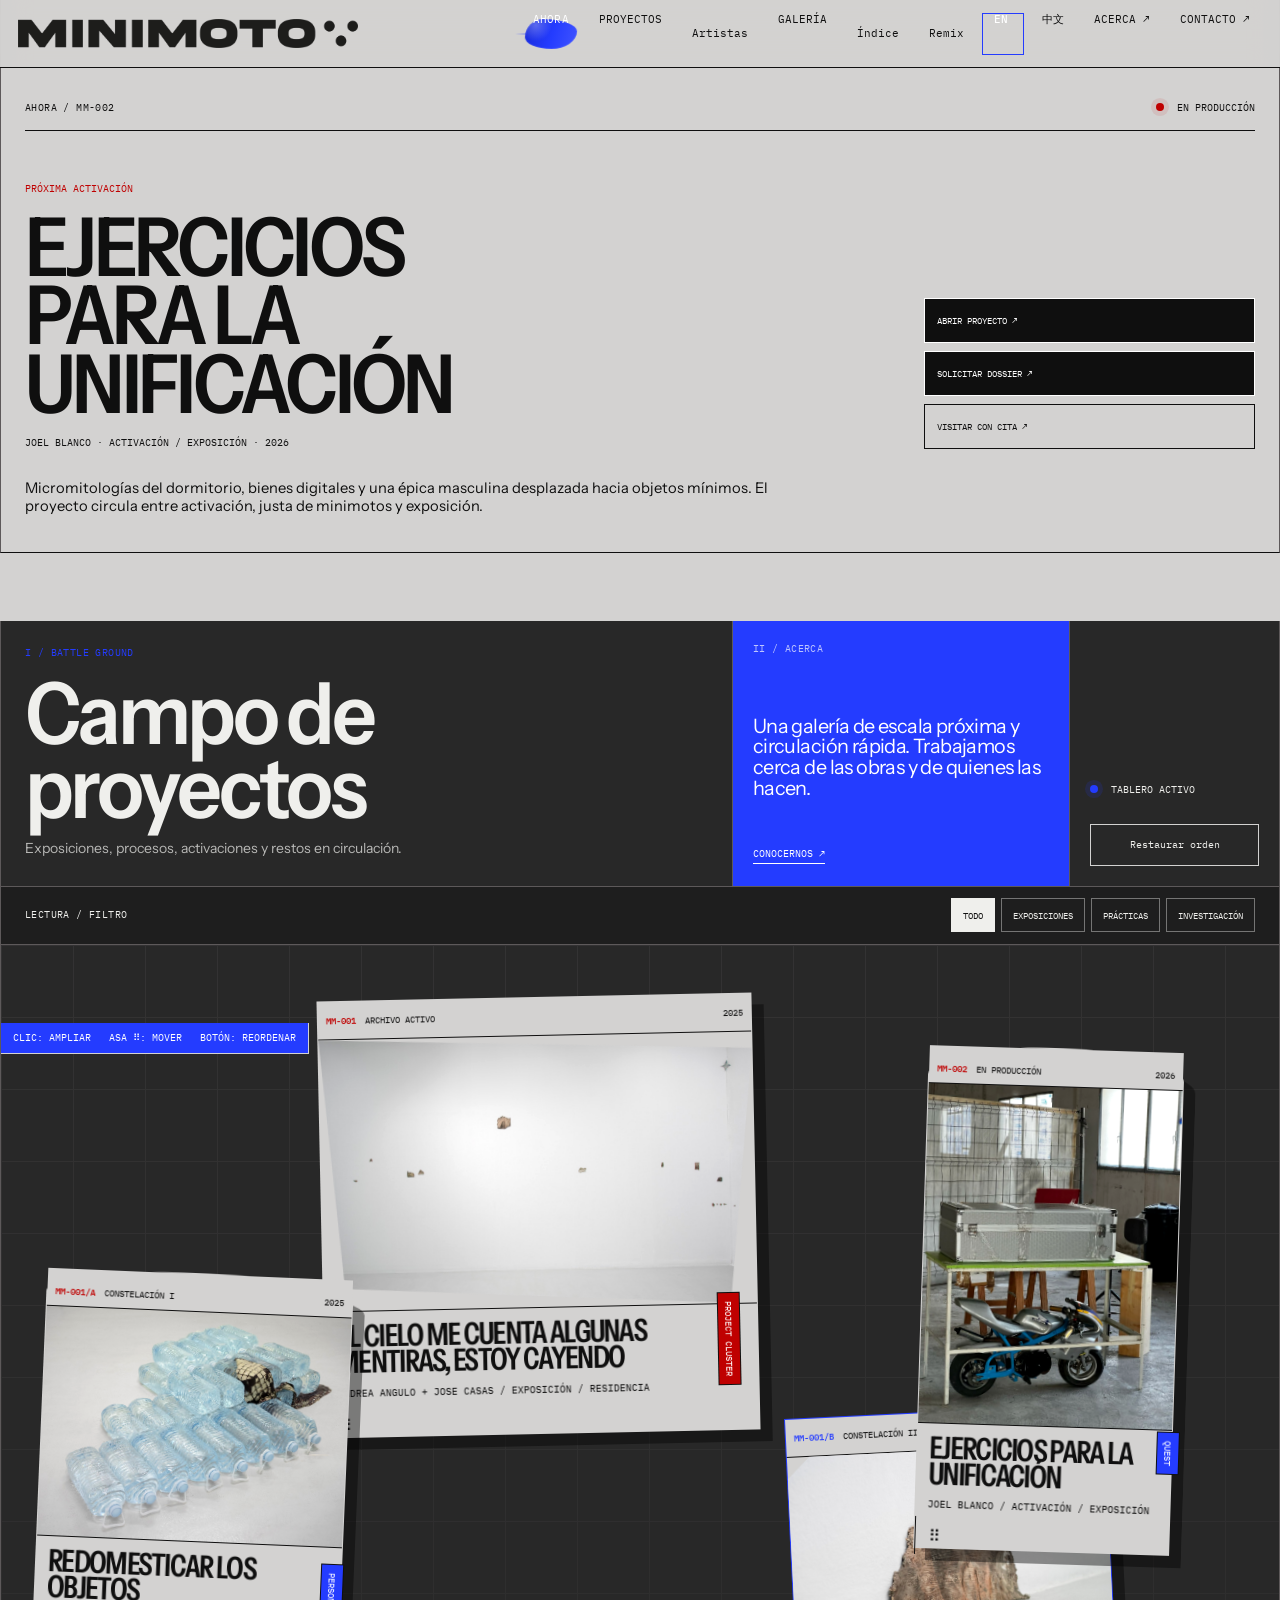
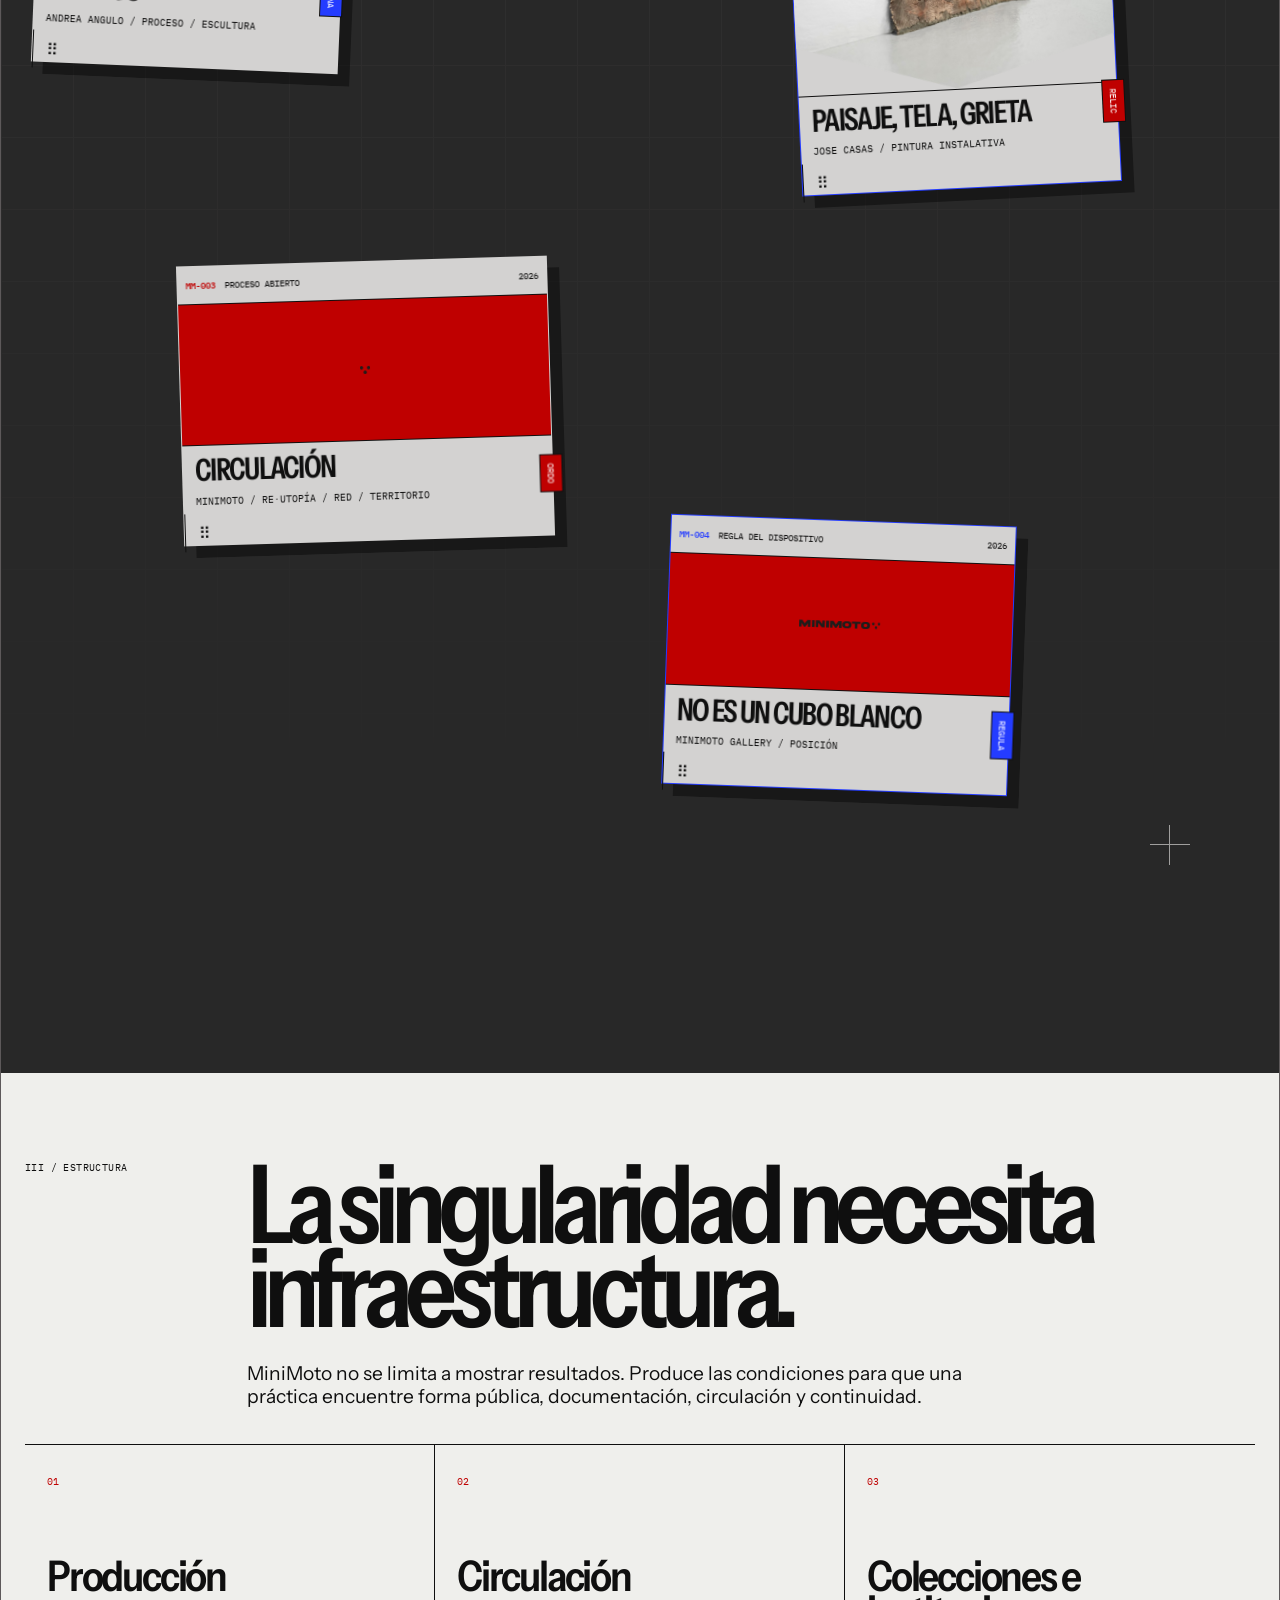
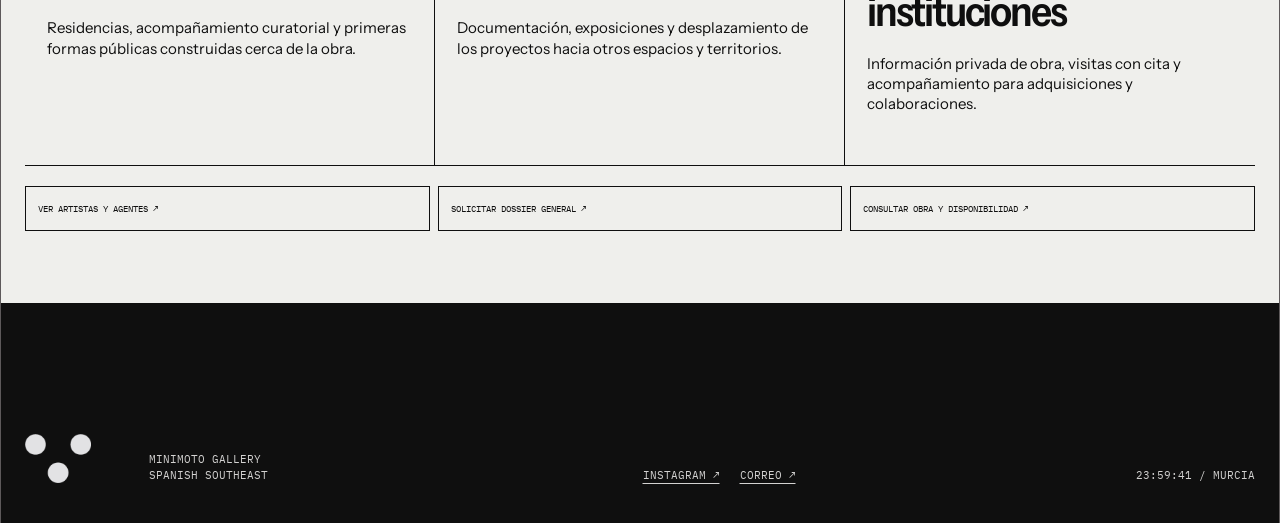
==== commit c829189b: "Añade el menú activo con derrape azul" ====
--- a/minimoto-gallery/index.html
+++ b/minimoto-gallery/index.html
@@ -14,8 +14,10 @@
 
   <link rel="stylesheet" href="./style.css">
   <link rel="stylesheet" href="./professional.css">
+  <link rel="stylesheet" href="./nav-drift.css">
   <script src="./app.js" defer></script>
   <script src="./gallery-professional.js" defer></script>
+  <script src="./nav-drift.js" defer></script>
   <link rel="alternate" hreflang="es" href="./index.html">
   <link rel="alternate" hreflang="en" href="./index-en.html">
   <link rel="alternate" hreflang="zh-CN" href="./index-zh.html">
@@ -34,15 +36,15 @@
     </button>
 
     <nav id="primary-nav" class="primary-nav" aria-label="Navegación principal">
-      <a href="#ahora">Ahora</a>
-      <a href="#battle-ground">Proyectos</a>
-      <button id="artists-open" type="button">Artistas</button>
-      <a href="#galeria">Galería</a>
-      <button id="index-open" type="button">Índice</button>
+      <a class="drift-link" data-drift-section="ahora" href="#ahora"><span>Ahora</span></a>
+      <a class="drift-link" data-drift-section="battle-ground" href="#battle-ground"><span>Proyectos</span></a>
+      <button class="drift-link" id="artists-open" type="button" data-drift-dialog="artists-dialog"><span>Artistas</span></button>
+      <a class="drift-link" data-drift-section="galeria" href="#galeria"><span>Galería</span></a>
+      <button class="drift-link" id="index-open" type="button" data-drift-dialog="index-dialog"><span>Índice</span></button>
       <button id="remix" type="button">Remix</button>
       <a class="language-link" href="./index-en.html" lang="en" aria-label="View website in English">EN</a>
       <a href="./index-zh.html" lang="zh-CN" aria-label="查看中文版网站">中文</a>
-      <a href="./quienes-somos.html" target="_blank" rel="noopener noreferrer">Acerca ↗</a>
+      <a class="drift-link drift-link--transient" href="./quienes-somos.html" target="_blank" rel="noopener noreferrer"><span>Acerca ↗</span></a>
       <a href="mailto:minimoto.studio@gmail.com">Contacto ↗</a>
     </nav>
   </header>
--- a/minimoto-gallery/nav-drift.css
+++ b/minimoto-gallery/nav-drift.css
@@ -0,0 +1,175 @@
+/* ================================================================
+   MiniMoto Gallery — active navigation / liquid skid
+   ================================================================ */
+
+:root {
+  --nav-drift-blue: #243cff;
+  --nav-drift-blue-deep: #1729d8;
+}
+
+.primary-nav {
+  overflow: visible;
+}
+
+.primary-nav .drift-link {
+  position: relative;
+  isolation: isolate;
+  overflow: visible;
+  border-color: transparent !important;
+  background: transparent !important;
+  color: var(--black);
+  transition: color 160ms ease, transform 180ms cubic-bezier(.2,.8,.2,1);
+}
+
+.primary-nav .drift-link > span {
+  position: relative;
+  z-index: 3;
+  display: inline-block;
+  white-space: nowrap;
+  transition: color 160ms ease, transform 260ms cubic-bezier(.2,.85,.2,1), letter-spacing 220ms ease;
+}
+
+/* The blue mass: a skid mark rather than a conventional tab. */
+.primary-nav .drift-link::before {
+  content: "";
+  position: absolute;
+  z-index: 1;
+  inset: 5px 3px;
+  opacity: 0;
+  pointer-events: none;
+  transform: translate3d(-11px, 0, 0) scaleX(.34) scaleY(.72) skewX(-12deg);
+  transform-origin: left center;
+  border-radius: 42% 58% 54% 46% / 58% 38% 62% 42%;
+  background:
+    radial-gradient(70% 120% at 20% 20%, rgba(255,255,255,.28), rgba(255,255,255,0) 45%),
+    linear-gradient(105deg, var(--nav-drift-blue-deep), var(--nav-drift-blue) 52%, #4054ff);
+  box-shadow: inset 0 0 0 1px rgba(255,255,255,.08);
+  transition:
+    opacity 180ms ease,
+    transform 360ms cubic-bezier(.18,.86,.2,1.05),
+    border-radius 300ms ease;
+}
+
+/* A short fading tail gives direction without crowding adjacent links. */
+.primary-nav .drift-link::after {
+  content: "";
+  position: absolute;
+  z-index: 0;
+  left: -7px;
+  top: 50%;
+  width: 22px;
+  height: 2px;
+  opacity: 0;
+  pointer-events: none;
+  transform: translateY(-50%) scaleX(.2);
+  transform-origin: right center;
+  background: linear-gradient(90deg, rgba(36,60,255,0), rgba(36,60,255,.78));
+  transition: opacity 160ms ease, transform 280ms ease;
+}
+
+.primary-nav .drift-link:hover,
+.primary-nav .drift-link:focus-visible {
+  border-color: transparent !important;
+  background: transparent !important;
+}
+
+.primary-nav .drift-link:hover::before,
+.primary-nav .drift-link:focus-visible::before {
+  opacity: .16;
+  transform: translate3d(-2px, 0, 0) scaleX(.9) scaleY(.86) skewX(-5deg);
+}
+
+.primary-nav .drift-link:hover > span,
+.primary-nav .drift-link:focus-visible > span {
+  transform: translateY(-1px);
+}
+
+.primary-nav .drift-link.is-active {
+  color: #fff;
+}
+
+.primary-nav .drift-link.is-active::before {
+  opacity: 1;
+  transform: translate3d(0, 0, 0) scaleX(1) scaleY(1) skewX(-2deg);
+  border-radius: 34% 66% 48% 52% / 60% 42% 58% 40%;
+}
+
+.primary-nav .drift-link.is-active::after {
+  opacity: .72;
+  transform: translateY(-50%) scaleX(1);
+}
+
+.primary-nav .drift-link.is-active > span {
+  color: #fff;
+  letter-spacing: .025em;
+}
+
+.primary-nav .drift-link.is-skidding::before {
+  animation: mmNavSkid 430ms cubic-bezier(.18,.86,.2,1) both;
+}
+
+.primary-nav .drift-link.is-skidding::after {
+  animation: mmNavTrail 430ms ease-out both;
+}
+
+.primary-nav .drift-link.is-skidding > span {
+  animation: mmNavText 430ms cubic-bezier(.18,.86,.2,1) both;
+}
+
+@keyframes mmNavSkid {
+  0% {
+    opacity: .08;
+    transform: translate3d(-18px, 1px, 0) scaleX(.16) scaleY(.62) skewX(-18deg);
+    border-radius: 62% 38% 72% 28% / 55% 30% 70% 45%;
+  }
+  44% {
+    opacity: 1;
+    transform: translate3d(3px, 0, 0) scaleX(1.12) scaleY(1.03) skewX(-7deg);
+    border-radius: 26% 74% 40% 60% / 65% 36% 64% 35%;
+  }
+  68% {
+    transform: translate3d(-1px, 0, 0) scaleX(.96) scaleY(.98) skewX(-1deg);
+  }
+  100% {
+    opacity: 1;
+    transform: translate3d(0, 0, 0) scaleX(1) scaleY(1) skewX(-2deg);
+    border-radius: 34% 66% 48% 52% / 60% 42% 58% 40%;
+  }
+}
+
+@keyframes mmNavTrail {
+  0% { opacity: 0; transform: translateY(-50%) scaleX(.1); }
+  35% { opacity: .9; transform: translateY(-50%) scaleX(1.3); }
+  100% { opacity: .72; transform: translateY(-50%) scaleX(1); }
+}
+
+@keyframes mmNavText {
+  0% { transform: translateX(-4px) rotate(-.6deg); }
+  48% { transform: translateX(2px) rotate(.25deg); }
+  100% { transform: translateX(0) rotate(0); }
+}
+
+/* Chinese needs less artificial tracking. */
+html[lang="zh-CN"] .primary-nav .drift-link.is-active > span {
+  letter-spacing: 0;
+}
+
+@media (max-width: 980px) {
+  .primary-nav .drift-link::before {
+    inset: 4px 1px;
+  }
+
+  .primary-nav .drift-link::after {
+    display: none;
+  }
+}
+
+@media (prefers-reduced-motion: reduce) {
+  .primary-nav .drift-link,
+  .primary-nav .drift-link::before,
+  .primary-nav .drift-link::after,
+  .primary-nav .drift-link > span {
+    transition: none !important;
+    animation: none !important;
+  }
+}
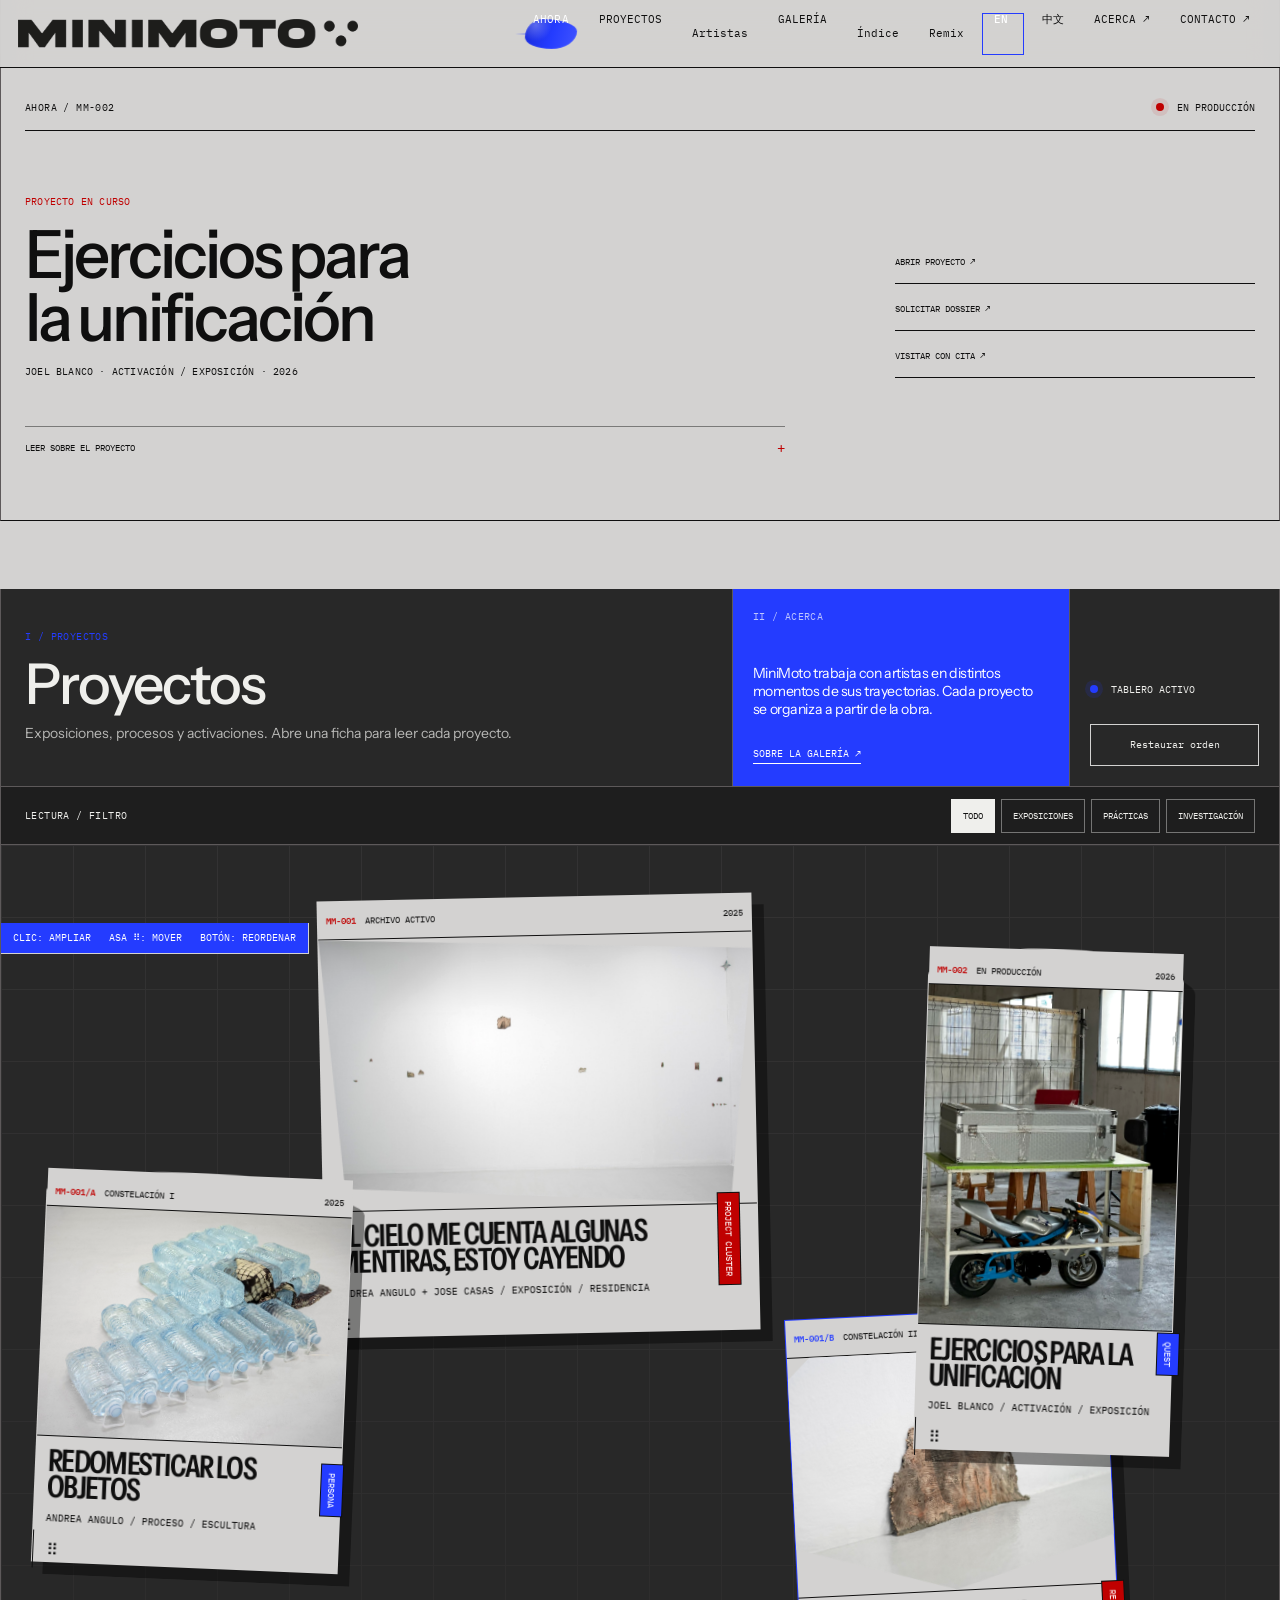
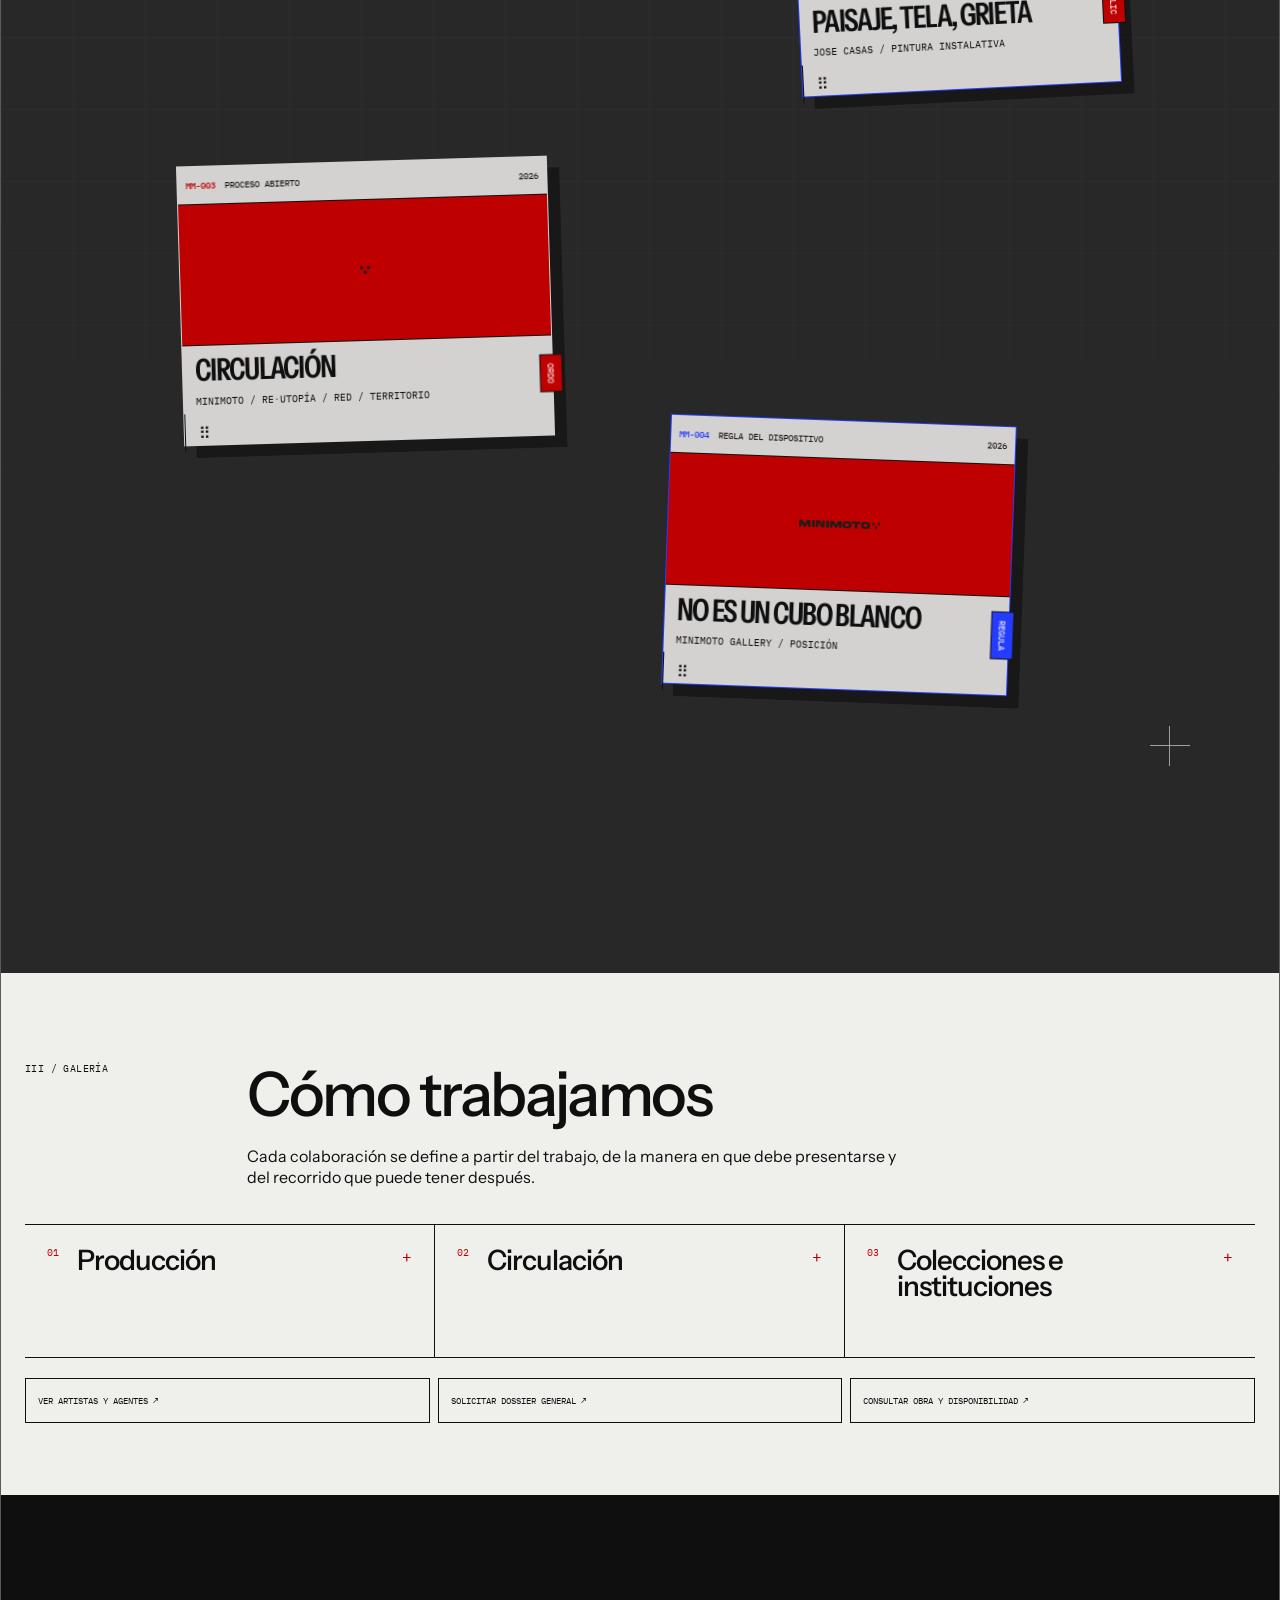
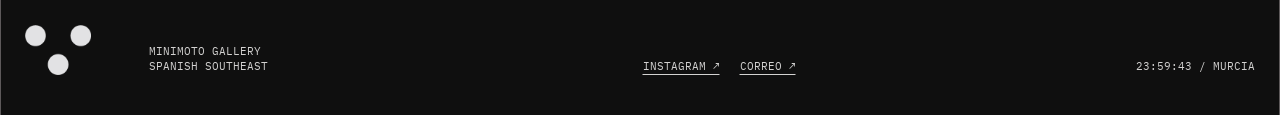
==== commit 8e568378: "Add files via upload" ====
--- a/minimoto-gallery/index.html
+++ b/minimoto-gallery/index.html
@@ -1,219 +1,187 @@
-<!doctype html>
+<!DOCTYPE html>
+
 <html lang="es">
 <head>
-  <meta charset="utf-8">
-  <meta name="viewport" content="width=device-width, initial-scale=1, viewport-fit=cover">
-  <meta name="theme-color" content="#282828">
-  <meta name="description" content="MiniMoto Gallery — exposiciones, residencias, activaciones y proyectos en el sureste español.">
-  <title>MiniMoto Gallery — Battle Ground</title>
-
-  <link rel="icon" href="./assets/favicon.png" type="image/png">
-  <link rel="preconnect" href="https://fonts.googleapis.com">
-  <link rel="preconnect" href="https://fonts.gstatic.com" crossorigin>
-  <link href="https://fonts.googleapis.com/css2?family=Grenze+Gotisch:wght@500;600&family=IBM+Plex+Mono:wght@400;500&family=Instrument+Sans:wdth,wght@75..100,400..700&display=swap" rel="stylesheet">
-
-  <link rel="stylesheet" href="./style.css">
-  <link rel="stylesheet" href="./professional.css">
-  <link rel="stylesheet" href="./nav-drift.css">
-  <script src="./app.js" defer></script>
-  <script src="./gallery-professional.js" defer></script>
-  <script src="./nav-drift.js" defer></script>
-  <link rel="alternate" hreflang="es" href="./index.html">
-  <link rel="alternate" hreflang="en" href="./index-en.html">
-  <link rel="alternate" hreflang="zh-CN" href="./index-zh.html">
-  <link rel="alternate" hreflang="x-default" href="./index.html">
+<meta charset="utf-8"/>
+<meta content="width=device-width, initial-scale=1, viewport-fit=cover" name="viewport"/>
+<meta content="#282828" name="theme-color"/>
+<meta content="MiniMoto Gallery — exposiciones, residencias, activaciones y proyectos en el sureste español." name="description"/>
+<title>MiniMoto Gallery — Battle Ground</title>
+<link href="./assets/favicon.png" rel="icon" type="image/png"/>
+<link href="https://fonts.googleapis.com" rel="preconnect"/>
+<link crossorigin="" href="https://fonts.gstatic.com" rel="preconnect"/>
+<link href="https://fonts.googleapis.com/css2?family=Grenze+Gotisch:wght@500;600&amp;family=IBM+Plex+Mono:wght@400;500&amp;family=Instrument+Sans:wdth,wght@75..100,400..700&amp;display=swap" rel="stylesheet"/>
+<link href="./style.css" rel="stylesheet"/>
+<link href="./professional.css" rel="stylesheet"/>
+<link href="./nav-drift.css" rel="stylesheet"/><link href="./home-editorial.css" rel="stylesheet"/>
+<script defer="" src="./app.js"></script>
+<script defer="" src="./gallery-professional.js"></script>
+<script defer="" src="./nav-drift.js"></script>
+<link href="./index.html" hreflang="es" rel="alternate"/>
+<link href="./index-en.html" hreflang="en" rel="alternate"/>
+<link href="./index-zh.html" hreflang="zh-CN" rel="alternate"/>
+<link href="./index.html" hreflang="x-default" rel="alternate"/>
 </head>
 <body>
-  <a class="skip-link" href="#battle-ground">Saltar al tablero</a>
-
-  <header class="site-header">
-    <a class="brand" href="#top" aria-label="MiniMoto Gallery, inicio">
-      <img src="./assets/minimoto-wordmark.png" alt="MiniMoto Gallery">
-    </a>
-
-    <button class="menu-toggle" type="button" aria-expanded="false" aria-controls="primary-nav">
+<a class="skip-link" href="#battle-ground">Saltar al tablero</a>
+<header class="site-header">
+<a aria-label="MiniMoto Gallery, inicio" class="brand" href="#top">
+<img alt="MiniMoto Gallery" src="./assets/minimoto-wordmark.png"/>
+</a>
+<button aria-controls="primary-nav" aria-expanded="false" class="menu-toggle" type="button">
       Menú
     </button>
-
-    <nav id="primary-nav" class="primary-nav" aria-label="Navegación principal">
-      <a class="drift-link" data-drift-section="ahora" href="#ahora"><span>Ahora</span></a>
-      <a class="drift-link" data-drift-section="battle-ground" href="#battle-ground"><span>Proyectos</span></a>
-      <button class="drift-link" id="artists-open" type="button" data-drift-dialog="artists-dialog"><span>Artistas</span></button>
-      <a class="drift-link" data-drift-section="galeria" href="#galeria"><span>Galería</span></a>
-      <button class="drift-link" id="index-open" type="button" data-drift-dialog="index-dialog"><span>Índice</span></button>
-      <button id="remix" type="button">Remix</button>
-      <a class="language-link" href="./index-en.html" lang="en" aria-label="View website in English">EN</a>
-      <a href="./index-zh.html" lang="zh-CN" aria-label="查看中文版网站">中文</a>
-      <a class="drift-link drift-link--transient" href="./quienes-somos.html" target="_blank" rel="noopener noreferrer"><span>Acerca ↗</span></a>
-      <a href="mailto:minimoto.studio@gmail.com">Contacto ↗</a>
-    </nav>
-  </header>
-
-  <main id="top">
-
-<section class="current-program" id="ahora" aria-labelledby="current-title">
-  <div class="current-program-rail">
-    <p class="section-number">AHORA / MM-002</p>
-    <p class="current-program-status"><span aria-hidden="true"></span> En producción</p>
-  </div>
-  <div class="current-program-main">
-    <div class="current-program-copy">
-      <p class="current-program-label">Próxima activación</p>
-      <h1 id="current-title">Ejercicios para la unificación</h1>
-      <p class="current-program-meta">Joel Blanco · activación / exposición · 2026</p>
-    </div>
-    <div class="current-program-actions">
-      <button type="button" data-open-project="MM-002">Abrir proyecto ↗</button>
-      <a href="mailto:minimoto.studio@gmail.com?subject=Dossier%20%E2%80%94%20Ejercicios%20para%20la%20unificaci%C3%B3n">Solicitar dossier ↗</a>
-      <a href="mailto:minimoto.studio@gmail.com?subject=Visita%20a%20MiniMoto%20Gallery">Visitar con cita ↗</a>
-    </div>
-  </div>
-  <p class="current-program-note">Micromitologías del dormitorio, bienes digitales y una épica masculina desplazada hacia objetos mínimos. El proyecto circula entre activación, justa de minimotos y exposición.</p>
+<nav aria-label="Navegación principal" class="primary-nav" id="primary-nav">
+<a class="drift-link" data-drift-section="ahora" href="#ahora"><span>Ahora</span></a>
+<a class="drift-link" data-drift-section="battle-ground" href="#battle-ground"><span>Proyectos</span></a>
+<button class="drift-link" data-drift-dialog="artists-dialog" id="artists-open" type="button"><span>Artistas</span></button>
+<a class="drift-link" data-drift-section="galeria" href="#galeria"><span>Galería</span></a>
+<button class="drift-link" data-drift-dialog="index-dialog" id="index-open" type="button"><span>Índice</span></button>
+<button id="remix" type="button">Remix</button>
+<a aria-label="View website in English" class="language-link" href="./index-en.html" lang="en">EN</a>
+<a aria-label="查看中文版网站" href="./index-zh.html" lang="zh-CN">中文</a>
+<a class="drift-link drift-link--transient" href="./quienes-somos.html" rel="noopener noreferrer" target="_blank"><span>Acerca ↗</span></a>
+<a href="mailto:minimoto.studio@gmail.com">Contacto ↗</a>
+</nav>
+</header>
+<main id="top">
+<section aria-labelledby="current-title" class="current-program" id="ahora">
+<div class="current-program-rail">
+<p class="section-number">AHORA / MM-002</p>
+<p class="current-program-status"><span aria-hidden="true"></span> En producción</p>
+</div>
+<div class="current-program-main">
+<div class="current-program-copy">
+<p class="current-program-label">Proyecto en curso</p>
+<h1 id="current-title">Ejercicios para la unificación</h1>
+<p class="current-program-meta">Joel Blanco · activación / exposición · 2026</p>
+</div>
+<div class="current-program-actions">
+<button data-open-project="MM-002" type="button">Abrir proyecto ↗</button>
+<a href="mailto:minimoto.studio@gmail.com?subject=Dossier%20%E2%80%94%20Ejercicios%20para%20la%20unificaci%C3%B3n">Solicitar dossier ↗</a>
+<a href="mailto:minimoto.studio@gmail.com?subject=Visita%20a%20MiniMoto%20Gallery">Visitar con cita ↗</a>
+</div>
+</div>
+<details class="current-program-details"><summary>Leer sobre el proyecto</summary><p>Micromitologías del dormitorio, bienes digitales y una épica masculina desplazada hacia objetos mínimos. El proyecto toma forma mediante una activación, una justa de minimotos y una exposición.</p></details>
 </section>
-
-    <section class="battle-section" aria-labelledby="battle-title">
-      <header class="battle-header">
-        <div class="battle-title-block">
-          <p class="section-number">I / BATTLE GROUND</p>
-          <h2 id="battle-title">Campo de proyectos</h2>
-          <p class="battle-subtitle">Exposiciones, procesos, activaciones y restos en circulación.</p>
-        </div>
-
-        <aside class="battle-about" aria-label="Acerca de MiniMoto">
-          <p class="section-number">II / ACERCA</p>
-          <p>Una galería de escala próxima y circulación rápida. Trabajamos cerca de las obras y de quienes las hacen.</p>
-          <a
-            href="./quienes-somos.html"
-            target="_blank"
-            rel="noopener noreferrer"
-          >
-            Conocernos ↗
-          </a>
-        </aside>
-
-        <div class="battle-tools" aria-label="Herramientas del tablero">
-          <p><span class="status-dot" aria-hidden="true"></span> tablero activo</p>
-          <button id="reset-layout" type="button">Restaurar orden</button>
-        </div>
-      </header>
-<div class="project-filterbar" aria-label="Filtrar el campo de proyectos">
-  <p class="section-number">LECTURA / FILTRO</p>
-  <div role="group" aria-label="Categorías de proyectos">
-    <button class="is-active" type="button" data-project-filter="all" aria-pressed="true">Todo</button>
-    <button type="button" data-project-filter="exhibitions" aria-pressed="false">Exposiciones</button>
-    <button type="button" data-project-filter="artists" aria-pressed="false">Prácticas</button>
-    <button type="button" data-project-filter="research" aria-pressed="false">Investigación</button>
-  </div>
+<section aria-labelledby="battle-title" class="battle-section">
+<header class="battle-header">
+<div class="battle-title-block">
+<p class="section-number">I / PROYECTOS</p>
+<h2 id="battle-title">Proyectos</h2>
+<p class="battle-subtitle">Exposiciones, procesos y activaciones. Abre una ficha para leer cada proyecto.</p>
 </div>
-<div id="battle-ground" class="battle-ground" aria-label="Tablero interactivo de proyectos">
-        <div class="board-grid" aria-hidden="true"></div>
-        <div class="board-cross cross-a" aria-hidden="true"></div>
-        <div class="board-cross cross-b" aria-hidden="true"></div>
-        <p class="board-instruction">
-          <span>clic: ampliar</span>
-          <span>asa ⠿: mover</span>
-          <span>botón: reordenar</span>
-        </p>
-        <div id="project-layer" class="project-layer" role="list"></div>
-      </div>
-    </section>
-
-<section class="gallery-framework" id="galeria" aria-labelledby="gallery-framework-title">
-  <header class="gallery-framework-head">
-    <p class="section-number">III / ESTRUCTURA</p>
-    <div>
-      <h2 id="gallery-framework-title">La singularidad necesita infraestructura.</h2>
-      <p>MiniMoto no se limita a mostrar resultados. Produce las condiciones para que una práctica encuentre forma pública, documentación, circulación y continuidad.</p>
-    </div>
-  </header>
-  <div class="gallery-framework-grid">
-    <article><span>01</span><h3>Producción</h3><p>Residencias, acompañamiento curatorial y primeras formas públicas construidas cerca de la obra.</p></article>
-    <article><span>02</span><h3>Circulación</h3><p>Documentación, exposiciones y desplazamiento de los proyectos hacia otros espacios y territorios.</p></article>
-    <article><span>03</span><h3>Colecciones e instituciones</h3><p>Información privada de obra, visitas con cita y acompañamiento para adquisiciones y colaboraciones.</p></article>
-  </div>
-  <div class="gallery-framework-actions">
-    <button type="button" data-open-artists>Ver artistas y agentes ↗</button>
-    <a href="mailto:minimoto.studio@gmail.com?subject=Dossier%20general%20de%20MiniMoto%20Gallery">Solicitar dossier general ↗</a>
-    <a href="mailto:minimoto.studio@gmail.com?subject=Obra%20y%20disponibilidad%20%E2%80%94%20MiniMoto%20Gallery">Consultar obra y disponibilidad ↗</a>
-  </div>
+<aside aria-label="Acerca de MiniMoto" class="battle-about">
+<p class="section-number">II / ACERCA</p>
+<p>MiniMoto trabaja con artistas en distintos momentos de sus trayectorias. Cada proyecto se organiza a partir de la obra.</p>
+<a href="./quienes-somos.html" rel="noopener noreferrer" target="_blank">Sobre la galería ↗</a>
+</aside>
+<div aria-label="Herramientas del tablero" class="battle-tools">
+<p><span aria-hidden="true" class="status-dot"></span> tablero activo</p>
+<button id="reset-layout" type="button">Restaurar orden</button>
+</div>
+</header>
+<div aria-label="Filtrar el campo de proyectos" class="project-filterbar">
+<p class="section-number">LECTURA / FILTRO</p>
+<div aria-label="Categorías de proyectos" role="group">
+<button aria-pressed="true" class="is-active" data-project-filter="all" type="button">Todo</button>
+<button aria-pressed="false" data-project-filter="exhibitions" type="button">Exposiciones</button>
+<button aria-pressed="false" data-project-filter="artists" type="button">Prácticas</button>
+<button aria-pressed="false" data-project-filter="research" type="button">Investigación</button>
+</div>
+</div>
+<div aria-label="Tablero interactivo de proyectos" class="battle-ground" id="battle-ground">
+<div aria-hidden="true" class="board-grid"></div>
+<div aria-hidden="true" class="board-cross cross-a"></div>
+<div aria-hidden="true" class="board-cross cross-b"></div>
+<p class="board-instruction">
+<span>clic: ampliar</span>
+<span>asa ⠿: mover</span>
+<span>botón: reordenar</span>
+</p>
+<div class="project-layer" id="project-layer" role="list"></div>
+</div>
+</section>
+<section aria-labelledby="gallery-framework-title" class="gallery-framework" id="galeria">
+<header class="gallery-framework-head">
+<p class="section-number">III / GALERÍA</p>
+<div>
+<h2 id="gallery-framework-title">Cómo trabajamos</h2>
+<p>Cada colaboración se define a partir del trabajo, de la manera en que debe presentarse y del recorrido que puede tener después.</p>
+</div>
+</header>
+<div class="gallery-framework-grid"><details class="gallery-framework-item"><summary><span class="gallery-framework-number">01</span><h3>Producción</h3><span aria-hidden="true" class="gallery-framework-marker">+</span></summary><p>Trabajamos en el desarrollo de las piezas, el montaje y la preparación de la exposición.</p></details><details class="gallery-framework-item"><summary><span class="gallery-framework-number">02</span><h3>Circulación</h3><span aria-hidden="true" class="gallery-framework-marker">+</span></summary><p>Documentamos los proyectos y buscamos nuevas presentaciones para las obras fuera de la galería.</p></details><details class="gallery-framework-item"><summary><span class="gallery-framework-number">03</span><h3>Colecciones e instituciones</h3><span aria-hidden="true" class="gallery-framework-marker">+</span></summary><p>Organizamos visitas, facilitamos información de obra y acompañamos adquisiciones y colaboraciones.</p></details></div>
+<div class="gallery-framework-actions">
+<button data-open-artists="" type="button">Ver artistas y agentes ↗</button>
+<a href="mailto:minimoto.studio@gmail.com?subject=Dossier%20general%20de%20MiniMoto%20Gallery">Solicitar dossier general ↗</a>
+<a href="mailto:minimoto.studio@gmail.com?subject=Obra%20y%20disponibilidad%20%E2%80%94%20MiniMoto%20Gallery">Consultar obra y disponibilidad ↗</a>
+</div>
 </section>
 </main>
-
-  <footer class="site-footer">
-    <img src="./assets/minimoto-sigil.png" alt="" aria-hidden="true">
-    <p>MiniMoto Gallery<br>Spanish Southeast</p>
-    <div>
-      <a href="https://www.instagram.com/minimotogallery/" target="_blank" rel="noopener noreferrer">Instagram ↗</a>
-      <a href="mailto:minimoto.studio@gmail.com">Correo ↗</a>
-    </div>
-    <p id="local-time" class="footer-time">--:--:-- / Murcia</p>
-  </footer>
-
-  <dialog id="project-dialog" class="project-dialog" aria-labelledby="dialog-title">
-    <button class="dialog-close" type="button" aria-label="Cerrar proyecto">×</button>
-
-    <article id="dialog-card" class="expanded-project-card">
-      <header class="expanded-project-head">
-        <span id="dialog-id" class="expanded-project-id"></span>
-        <span id="dialog-status"></span>
-        <span id="dialog-year" class="expanded-project-year"></span>
-      </header>
-
-      <div class="expanded-project-visual">
-        <figure class="expanded-project-figure">
-          <img id="dialog-image" src="" alt="">
-          <figcaption>
-            <span id="image-count">01 / 01</span>
-            <span id="image-caption"></span>
-          </figcaption>
-        </figure>
-
-        <button class="gallery-arrow gallery-prev" type="button" aria-label="Imagen anterior">←</button>
-        <button class="gallery-arrow gallery-next" type="button" aria-label="Imagen siguiente">→</button>
-      </div>
-
-      <section class="expanded-project-title">
-        <h2 id="dialog-title"></h2>
-        <p>
-          <span id="dialog-artist"></span>
-          <span aria-hidden="true"> / </span>
-          <span id="dialog-type"></span>
-        </p>
-      </section>
-
-      <section class="expanded-project-info">
-        <div id="dialog-body" class="dialog-body"></div>
-        <div class="expanded-project-aside">
-          <div id="dialog-tags" class="dialog-tags"></div>
-
-          <section class="related-projects" aria-labelledby="related-title">
-            <h3 id="related-title">Misma constelación</h3>
-            <div id="related-list"></div>
-          </section>
-        </div>
-      </section>
-
-      <span id="dialog-mark" class="expanded-project-mark" aria-hidden="true"></span>
-    </article>
-  </dialog>
-
-
-  <dialog id="index-dialog" class="index-dialog" aria-labelledby="index-title">
-    <button class="dialog-close" type="button" aria-label="Cerrar índice">×</button>
-    <header>
-      <p class="section-number">INDEX / MM</p>
-      <h2 id="index-title">Archivo operativo</h2>
-    </header>
-    <ol id="project-index-list"></ol>
-  </dialog>
-
-  <dialog id="artists-dialog" class="artists-dialog" aria-labelledby="artists-title">
-    <button class="dialog-close" type="button" aria-label="Cerrar artistas">×</button>
-    <header>
-      <p class="section-number">ORDO / PERSONAE</p>
-      <h2 id="artists-title">Artistas y agentes</h2>
-    </header>
-    <div id="artists-list"></div>
-  </dialog>
+<footer class="site-footer">
+<img alt="" aria-hidden="true" src="./assets/minimoto-sigil.png"/>
+<p>MiniMoto Gallery<br/>Spanish Southeast</p>
+<div>
+<a href="https://www.instagram.com/minimotogallery/" rel="noopener noreferrer" target="_blank">Instagram ↗</a>
+<a href="mailto:minimoto.studio@gmail.com">Correo ↗</a>
+</div>
+<p class="footer-time" id="local-time">--:--:-- / Murcia</p>
+</footer>
+<dialog aria-labelledby="dialog-title" class="project-dialog" id="project-dialog">
+<button aria-label="Cerrar proyecto" class="dialog-close" type="button">×</button>
+<article class="expanded-project-card" id="dialog-card">
+<header class="expanded-project-head">
+<span class="expanded-project-id" id="dialog-id"></span>
+<span id="dialog-status"></span>
+<span class="expanded-project-year" id="dialog-year"></span>
+</header>
+<div class="expanded-project-visual">
+<figure class="expanded-project-figure">
+<img alt="" id="dialog-image" src=""/>
+<figcaption>
+<span id="image-count">01 / 01</span>
+<span id="image-caption"></span>
+</figcaption>
+</figure>
+<button aria-label="Imagen anterior" class="gallery-arrow gallery-prev" type="button">←</button>
+<button aria-label="Imagen siguiente" class="gallery-arrow gallery-next" type="button">→</button>
+</div>
+<section class="expanded-project-title">
+<h2 id="dialog-title"></h2>
+<p>
+<span id="dialog-artist"></span>
+<span aria-hidden="true"> / </span>
+<span id="dialog-type"></span>
+</p>
+</section>
+<section class="expanded-project-info">
+<div class="dialog-body" id="dialog-body"></div>
+<div class="expanded-project-aside">
+<div class="dialog-tags" id="dialog-tags"></div>
+<section aria-labelledby="related-title" class="related-projects">
+<h3 id="related-title">Misma constelación</h3>
+<div id="related-list"></div>
+</section>
+</div>
+</section>
+<span aria-hidden="true" class="expanded-project-mark" id="dialog-mark"></span>
+</article>
+</dialog>
+<dialog aria-labelledby="index-title" class="index-dialog" id="index-dialog">
+<button aria-label="Cerrar índice" class="dialog-close" type="button">×</button>
+<header>
+<p class="section-number">INDEX / MM</p>
+<h2 id="index-title">Archivo operativo</h2>
+</header>
+<ol id="project-index-list"></ol>
+</dialog>
+<dialog aria-labelledby="artists-title" class="artists-dialog" id="artists-dialog">
+<button aria-label="Cerrar artistas" class="dialog-close" type="button">×</button>
+<header>
+<p class="section-number">ORDO / PERSONAE</p>
+<h2 id="artists-title">Artistas y agentes</h2>
+</header>
+<div id="artists-list"></div>
+</dialog>
 </body>
 </html>
--- a/minimoto-gallery/home-editorial.css
+++ b/minimoto-gallery/home-editorial.css
@@ -0,0 +1,267 @@
+/*
+  MiniMoto Gallery — restrained editorial home
+  Smaller headings and intentional, native disclosure.
+*/
+
+.current-program {
+  padding-bottom: clamp(28px, 4vw, 52px);
+}
+
+.current-program-main {
+  grid-template-columns: minmax(0, 1fr) minmax(250px, 360px);
+  align-items: end;
+  padding-top: clamp(28px, 5vw, 72px);
+}
+
+.current-program-copy h1 {
+  max-width: 17ch;
+  margin: 15px 0 17px;
+  font-size: clamp(40px, 5.2vw, 82px);
+  font-weight: 530;
+  font-stretch: 96%;
+  line-height: .94;
+  letter-spacing: -.045em;
+  text-transform: none;
+  text-wrap: balance;
+}
+
+.current-program-label,
+.current-program-meta {
+  letter-spacing: .02em;
+}
+
+.current-program-actions {
+  gap: 10px;
+}
+
+.current-program-actions a,
+.current-program-actions button {
+  min-height: 37px;
+  padding: 0 0 7px;
+  border: 0;
+  border-bottom: 1px solid currentColor;
+  background: transparent !important;
+  color: inherit !important;
+}
+
+.current-program-actions a:hover,
+.current-program-actions button:hover {
+  border-color: var(--red);
+  color: var(--red) !important;
+}
+
+.current-program-details {
+  max-width: 760px;
+  margin: clamp(28px, 4vw, 48px) 0 0;
+  border-top: 1px solid rgba(15,15,15,.45);
+}
+
+.current-program-details summary {
+  min-height: 42px;
+  display: flex;
+  align-items: center;
+  justify-content: space-between;
+  gap: 18px;
+  cursor: pointer;
+  list-style: none;
+  font: 9px/1.2 var(--font-mono);
+  text-transform: uppercase;
+}
+
+.current-program-details summary::-webkit-details-marker {
+  display: none;
+}
+
+.current-program-details summary::after {
+  content: "+";
+  color: var(--red);
+  font-size: 14px;
+}
+
+.current-program-details[open] summary::after {
+  content: "−";
+}
+
+.current-program-details p {
+  max-width: 690px;
+  margin: 0;
+  padding: 2px 0 22px;
+  font-size: clamp(14px, 1.08vw, 18px);
+  line-height: 1.35;
+}
+
+.battle-header {
+  min-height: 166px;
+}
+
+.battle-title-block {
+  justify-content: center;
+}
+
+.battle-title-block h2 {
+  max-width: none;
+  margin: 13px 0 0;
+  font-size: clamp(38px, 4.4vw, 68px);
+  font-weight: 520;
+  font-stretch: 98%;
+  line-height: 1;
+  letter-spacing: -.038em;
+  text-transform: none;
+}
+
+.battle-subtitle {
+  max-width: 560px;
+  margin-top: 13px;
+}
+
+.battle-about > p:not(.section-number) {
+  max-width: 460px;
+  font-size: clamp(14px, 1.1vw, 18px);
+  line-height: 1.25;
+  text-transform: none;
+}
+
+.gallery-framework {
+  padding-top: clamp(54px, 7vw, 96px);
+}
+
+.gallery-framework-head h2 {
+  max-width: none;
+  font-size: clamp(38px, 4.8vw, 72px);
+  font-weight: 520;
+  font-stretch: 98%;
+  line-height: 1;
+  letter-spacing: -.04em;
+}
+
+.gallery-framework-head > div > p {
+  max-width: 660px;
+  margin-top: 22px;
+  font-size: clamp(16px, 1.25vw, 21px);
+  line-height: 1.3;
+}
+
+.gallery-framework-grid {
+  align-items: start;
+}
+
+.gallery-framework-item {
+  min-height: 132px;
+  border-right: 1px solid var(--black);
+}
+
+.gallery-framework-item:last-child {
+  border-right: 0;
+}
+
+.gallery-framework-item summary {
+  min-height: 132px;
+  display: grid;
+  grid-template-columns: auto 1fr auto;
+  align-items: start;
+  gap: 18px;
+  padding: 22px;
+  cursor: pointer;
+  list-style: none;
+}
+
+.gallery-framework-item summary::-webkit-details-marker {
+  display: none;
+}
+
+.gallery-framework-number,
+.gallery-framework-marker {
+  color: var(--red);
+  font: 10px/1.2 var(--font-mono);
+}
+
+.gallery-framework-item h3 {
+  margin: 0;
+  font-size: clamp(24px, 2.2vw, 38px);
+  font-weight: 540;
+  font-stretch: 98%;
+  line-height: .95;
+  letter-spacing: -.035em;
+}
+
+.gallery-framework-marker {
+  font-size: 16px;
+}
+
+.gallery-framework-item[open] .gallery-framework-marker {
+  font-size: 0;
+}
+
+.gallery-framework-item[open] .gallery-framework-marker::after {
+  content: "−";
+  font-size: 16px;
+}
+
+.gallery-framework-item > p {
+  max-width: 420px;
+  margin: 0;
+  padding: 0 22px 26px 58px;
+  font-size: 14px;
+  line-height: 1.4;
+}
+
+@media (max-width: 1080px) {
+  .current-program-main {
+    grid-template-columns: 1fr;
+  }
+
+  .current-program-actions {
+    max-width: 560px;
+    margin-top: 30px;
+  }
+
+  .gallery-framework-grid {
+    grid-template-columns: 1fr;
+  }
+
+  .gallery-framework-item {
+    border-right: 0;
+    border-bottom: 1px solid var(--black);
+  }
+
+  .gallery-framework-item:last-child {
+    border-bottom: 0;
+  }
+}
+
+@media (max-width: 720px) {
+  .current-program-copy h1 {
+    font-size: clamp(40px, 12.5vw, 70px);
+    line-height: .96;
+  }
+
+  .current-program-actions {
+    margin-top: 25px;
+  }
+
+  .battle-header {
+    min-height: auto;
+  }
+
+  .battle-title-block h2,
+  .gallery-framework-head h2 {
+    font-size: clamp(38px, 11vw, 58px);
+  }
+
+  .gallery-framework-item summary {
+    min-height: 105px;
+    padding: 20px 0;
+  }
+
+  .gallery-framework-item > p {
+    padding: 0 0 24px 36px;
+  }
+}
+
+html[lang="zh-CN"] .current-program-copy h1,
+html[lang="zh-CN"] .battle-title-block h2,
+html[lang="zh-CN"] .gallery-framework-head h2,
+html[lang="zh-CN"] .gallery-framework-item h3 {
+  font-stretch: 100%;
+  letter-spacing: -.018em;
+}
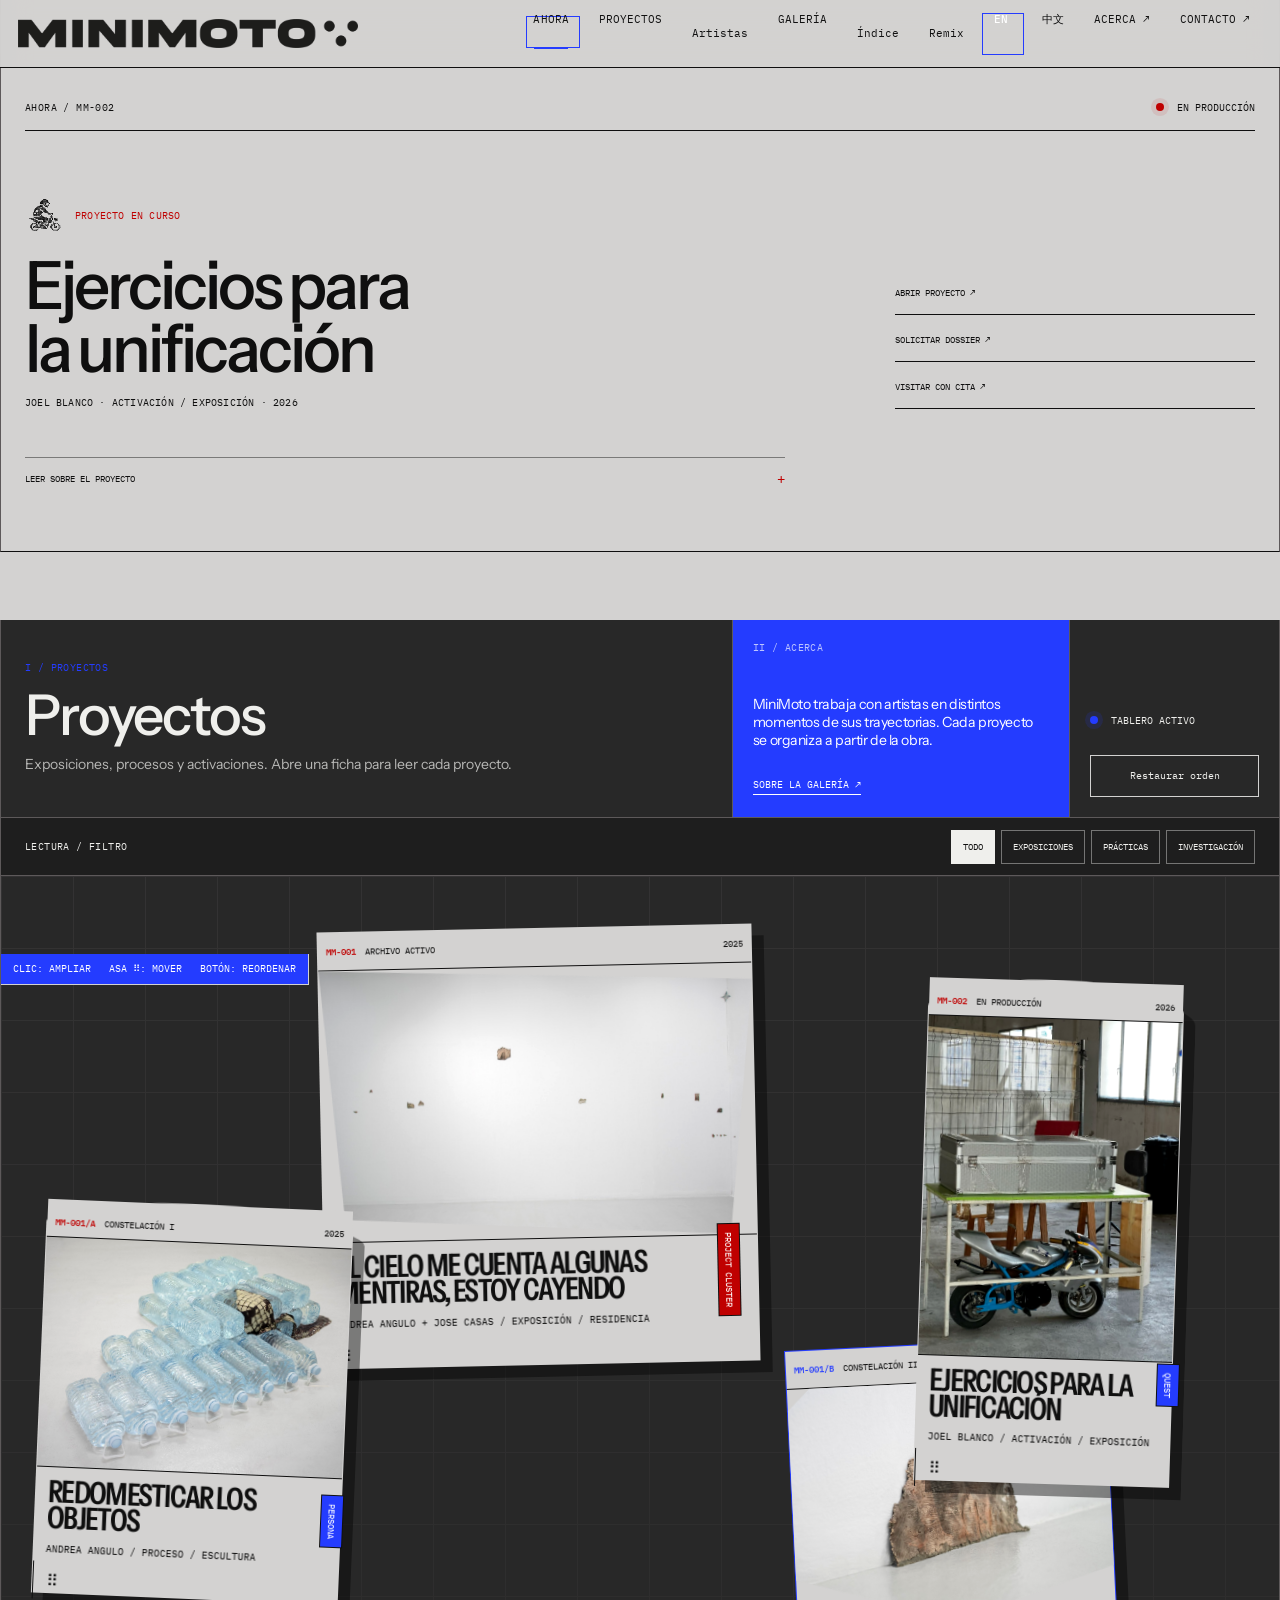
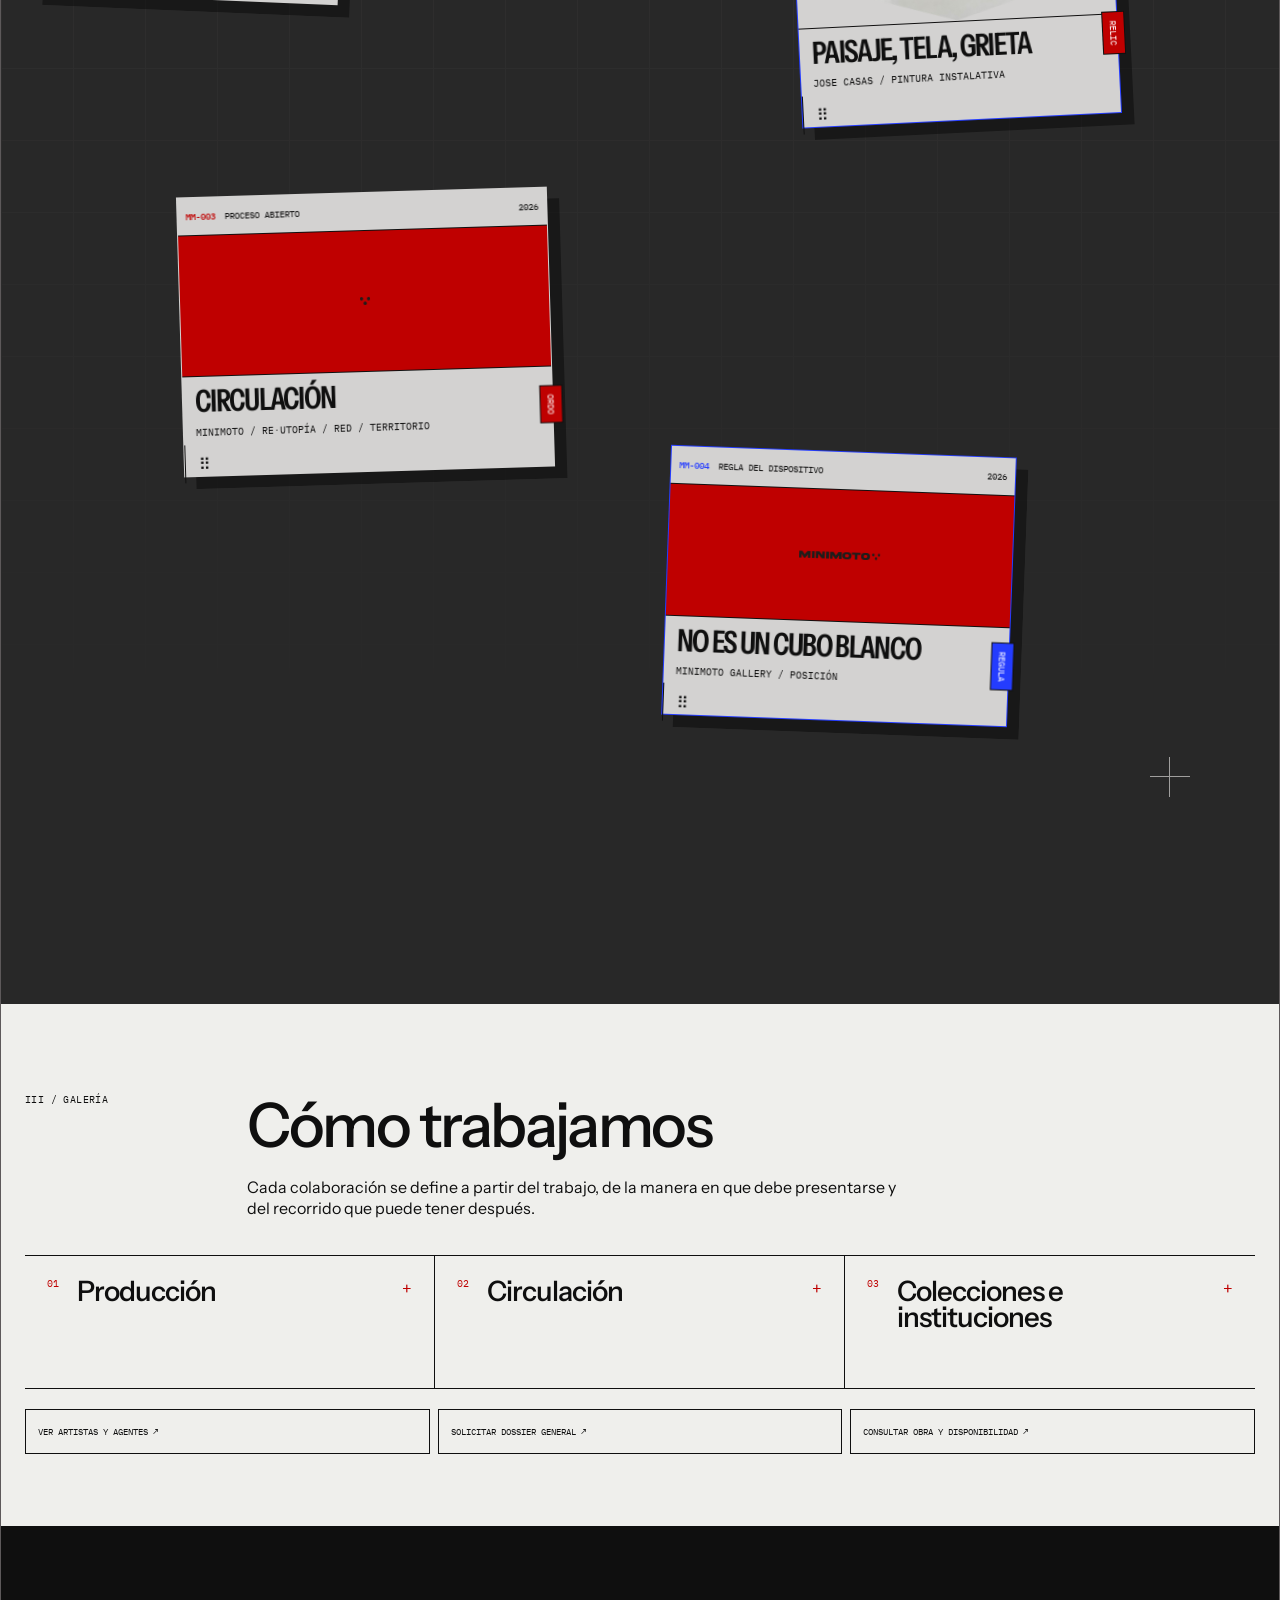
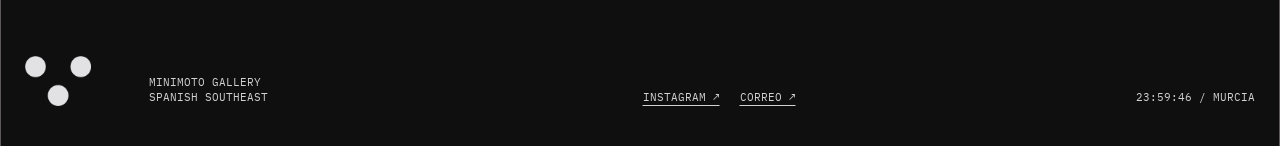
==== commit 45a455ca: "Añade el icono animado de la justa" ====
--- a/minimoto-gallery/index.html
+++ b/minimoto-gallery/index.html
@@ -13,7 +13,7 @@
 <link href="https://fonts.googleapis.com/css2?family=Grenze+Gotisch:wght@500;600&amp;family=IBM+Plex+Mono:wght@400;500&amp;family=Instrument+Sans:wdth,wght@75..100,400..700&amp;display=swap" rel="stylesheet"/>
 <link href="./style.css" rel="stylesheet"/>
 <link href="./professional.css" rel="stylesheet"/>
-<link href="./nav-drift.css" rel="stylesheet"/><link href="./home-editorial.css" rel="stylesheet"/>
+<link href="./nav-drift.css" rel="stylesheet"/><link href="./home-editorial.css" rel="stylesheet"/><link href="./current-project-icon.css" rel="stylesheet"/>
 <script defer="" src="./app.js"></script>
 <script defer="" src="./gallery-professional.js"></script>
 <script defer="" src="./nav-drift.js"></script>
@@ -52,7 +52,7 @@
 </div>
 <div class="current-program-main">
 <div class="current-program-copy">
-<p class="current-program-label">Proyecto en curso</p>
+<div class="current-project-sign"><img src="./assets/justa-rider-icon.png" alt="" aria-hidden="true"/><p class="current-program-label">Proyecto en curso</p></div>
 <h1 id="current-title">Ejercicios para la unificación</h1>
 <p class="current-program-meta">Joel Blanco · activación / exposición · 2026</p>
 </div>
--- a/minimoto-gallery/nav-drift.css
+++ b/minimoto-gallery/nav-drift.css
@@ -1,10 +1,10 @@
 /* ================================================================
-   MiniMoto Gallery — active navigation / liquid skid
+   MiniMoto Gallery — active navigation / editorial slide
    ================================================================ */
 
 :root {
   --nav-drift-blue: #243cff;
-  --nav-drift-blue-deep: #1729d8;
+  --nav-drift-ink: #111111;
 }
 
 .primary-nav {
@@ -17,54 +17,55 @@
   overflow: visible;
   border-color: transparent !important;
   background: transparent !important;
-  color: var(--black);
-  transition: color 160ms ease, transform 180ms cubic-bezier(.2,.8,.2,1);
+  color: var(--nav-drift-ink);
+  transition:
+    color 150ms ease,
+    transform 180ms cubic-bezier(.2,.75,.25,1);
 }
 
 .primary-nav .drift-link > span {
   position: relative;
-  z-index: 3;
+  z-index: 2;
   display: inline-block;
   white-space: nowrap;
-  transition: color 160ms ease, transform 260ms cubic-bezier(.2,.85,.2,1), letter-spacing 220ms ease;
+  transition:
+    color 150ms ease,
+    transform 180ms cubic-bezier(.2,.75,.25,1),
+    letter-spacing 180ms ease;
 }
 
-/* The blue mass: a skid mark rather than a conventional tab. */
+/* Thin offset frame: visible only for the active location. */
 .primary-nav .drift-link::before {
   content: "";
   position: absolute;
-  z-index: 1;
-  inset: 5px 3px;
+  z-index: 0;
+  inset: 4px 2px;
   opacity: 0;
   pointer-events: none;
-  transform: translate3d(-11px, 0, 0) scaleX(.34) scaleY(.72) skewX(-12deg);
-  transform-origin: left center;
-  border-radius: 42% 58% 54% 46% / 58% 38% 62% 42%;
-  background:
-    radial-gradient(70% 120% at 20% 20%, rgba(255,255,255,.28), rgba(255,255,255,0) 45%),
-    linear-gradient(105deg, var(--nav-drift-blue-deep), var(--nav-drift-blue) 52%, #4054ff);
-  box-shadow: inset 0 0 0 1px rgba(255,255,255,.08);
+  border: 1px solid var(--nav-drift-blue);
+  transform: translate3d(-4px, 3px, 0);
   transition:
-    opacity 180ms ease,
-    transform 360ms cubic-bezier(.18,.86,.2,1.05),
-    border-radius 300ms ease;
+    opacity 140ms ease,
+    transform 220ms cubic-bezier(.2,.75,.25,1);
 }
 
-/* A short fading tail gives direction without crowding adjacent links. */
+/* Sliding underline: the new, quieter trace of movement. */
 .primary-nav .drift-link::after {
   content: "";
   position: absolute;
-  z-index: 0;
-  left: -7px;
-  top: 50%;
-  width: 22px;
-  height: 2px;
+  z-index: 3;
+  left: 12px;
+  right: 12px;
+  bottom: 5px;
+  height: 1px;
   opacity: 0;
   pointer-events: none;
-  transform: translateY(-50%) scaleX(.2);
-  transform-origin: right center;
-  background: linear-gradient(90deg, rgba(36,60,255,0), rgba(36,60,255,.78));
-  transition: opacity 160ms ease, transform 280ms ease;
+  background: var(--nav-drift-blue);
+  transform: translate3d(-8px, 0, 0) scaleX(.18);
+  transform-origin: left center;
+  transition:
+    opacity 130ms ease,
+    transform 220ms cubic-bezier(.2,.75,.25,1);
 }
 
 .primary-nav .drift-link:hover,
@@ -73,94 +74,99 @@
   background: transparent !important;
 }
 
-.primary-nav .drift-link:hover::before,
-.primary-nav .drift-link:focus-visible::before {
-  opacity: .16;
-  transform: translate3d(-2px, 0, 0) scaleX(.9) scaleY(.86) skewX(-5deg);
+.primary-nav .drift-link:hover > span,
+.primary-nav .drift-link:focus-visible > span {
+  transform: translate3d(1px, -1px, 0);
 }
 
-.primary-nav .drift-link:hover > span,
-.primary-nav .drift-link:focus-visible > span {
-  transform: translateY(-1px);
+.primary-nav .drift-link:hover::after,
+.primary-nav .drift-link:focus-visible::after {
+  opacity: 1;
+  transform: translate3d(0, 0, 0) scaleX(1);
 }
 
 .primary-nav .drift-link.is-active {
-  color: #fff;
+  color: var(--nav-drift-ink);
 }
 
 .primary-nav .drift-link.is-active::before {
   opacity: 1;
-  transform: translate3d(0, 0, 0) scaleX(1) scaleY(1) skewX(-2deg);
-  border-radius: 34% 66% 48% 52% / 60% 42% 58% 40%;
+  transform: translate3d(2px, -2px, 0);
 }
 
 .primary-nav .drift-link.is-active::after {
-  opacity: .72;
-  transform: translateY(-50%) scaleX(1);
+  opacity: 1;
+  transform: translate3d(0, 0, 0) scaleX(1);
 }
 
 .primary-nav .drift-link.is-active > span {
-  color: #fff;
-  letter-spacing: .025em;
+  color: var(--nav-drift-ink);
+  transform: translate3d(0, 0, 0);
+  letter-spacing: .01em;
 }
 
+/* Click: a short registration error, not a soft blob or bounce. */
 .primary-nav .drift-link.is-skidding::before {
-  animation: mmNavSkid 430ms cubic-bezier(.18,.86,.2,1) both;
+  animation: mmNavRegister 300ms cubic-bezier(.2,.75,.25,1) both;
 }
 
 .primary-nav .drift-link.is-skidding::after {
-  animation: mmNavTrail 430ms ease-out both;
+  animation: mmNavRule 300ms cubic-bezier(.2,.75,.25,1) both;
 }
 
 .primary-nav .drift-link.is-skidding > span {
-  animation: mmNavText 430ms cubic-bezier(.18,.86,.2,1) both;
+  animation: mmNavTypeShift 300ms cubic-bezier(.2,.75,.25,1) both;
 }
 
-@keyframes mmNavSkid {
+@keyframes mmNavRegister {
   0% {
-    opacity: .08;
-    transform: translate3d(-18px, 1px, 0) scaleX(.16) scaleY(.62) skewX(-18deg);
-    border-radius: 62% 38% 72% 28% / 55% 30% 70% 45%;
+    opacity: 0;
+    transform: translate3d(-8px, 4px, 0);
   }
-  44% {
+  58% {
     opacity: 1;
-    transform: translate3d(3px, 0, 0) scaleX(1.12) scaleY(1.03) skewX(-7deg);
-    border-radius: 26% 74% 40% 60% / 65% 36% 64% 35%;
-  }
-  68% {
-    transform: translate3d(-1px, 0, 0) scaleX(.96) scaleY(.98) skewX(-1deg);
+    transform: translate3d(4px, -3px, 0);
   }
   100% {
     opacity: 1;
-    transform: translate3d(0, 0, 0) scaleX(1) scaleY(1) skewX(-2deg);
-    border-radius: 34% 66% 48% 52% / 60% 42% 58% 40%;
+    transform: translate3d(2px, -2px, 0);
   }
 }
 
-@keyframes mmNavTrail {
-  0% { opacity: 0; transform: translateY(-50%) scaleX(.1); }
-  35% { opacity: .9; transform: translateY(-50%) scaleX(1.3); }
-  100% { opacity: .72; transform: translateY(-50%) scaleX(1); }
+@keyframes mmNavRule {
+  0% {
+    opacity: .1;
+    transform: translate3d(-13px, 0, 0) scaleX(.12);
+  }
+  62% {
+    opacity: 1;
+    transform: translate3d(2px, 0, 0) scaleX(1.08);
+  }
+  100% {
+    opacity: 1;
+    transform: translate3d(0, 0, 0) scaleX(1);
+  }
 }
 
-@keyframes mmNavText {
-  0% { transform: translateX(-4px) rotate(-.6deg); }
-  48% { transform: translateX(2px) rotate(.25deg); }
-  100% { transform: translateX(0) rotate(0); }
+@keyframes mmNavTypeShift {
+  0% { transform: translate3d(-2px, 0, 0); }
+  58% { transform: translate3d(2px, -1px, 0); }
+  100% { transform: translate3d(0, 0, 0); }
 }
 
-/* Chinese needs less artificial tracking. */
 html[lang="zh-CN"] .primary-nav .drift-link.is-active > span {
   letter-spacing: 0;
 }
 
 @media (max-width: 980px) {
   .primary-nav .drift-link::before {
-    inset: 4px 1px;
+    inset: 3px 1px;
   }
 
   .primary-nav .drift-link::after {
-    display: none;
+    left: 9px;
+    right: 9px;
+    bottom: 4px;
   }
 }
 
--- a/minimoto-gallery/current-project-icon.css
+++ b/minimoto-gallery/current-project-icon.css
@@ -0,0 +1,54 @@
+/* MiniMoto — icono del proyecto actual */
+
+.current-project-sign {
+  display: inline-flex;
+  align-items: center;
+  gap: 10px;
+  width: fit-content;
+  margin: 0 0 2px;
+}
+
+.current-project-sign .current-program-label {
+  margin: 0;
+}
+
+.current-project-sign img {
+  display: block;
+  width: 40px;
+  height: 40px;
+  object-fit: contain;
+  flex: 0 0 auto;
+  image-rendering: pixelated;
+  transform-origin: 50% 78%;
+  animation: justa-engine-idle 180ms steps(2, end) infinite;
+  will-change: transform;
+}
+
+/*
+  Vibración muy contenida:
+  menos de un píxel de desplazamiento y menos de medio grado.
+*/
+@keyframes justa-engine-idle {
+  0%   { transform: translate3d(0, 0, 0) rotate(-0.22deg); }
+  25%  { transform: translate3d(.55px, -.35px, 0) rotate(.16deg); }
+  50%  { transform: translate3d(-.45px, .3px, 0) rotate(-.12deg); }
+  75%  { transform: translate3d(.35px, .15px, 0) rotate(.2deg); }
+  100% { transform: translate3d(0, 0, 0) rotate(-.22deg); }
+}
+
+@media (max-width: 720px) {
+  .current-project-sign {
+    gap: 8px;
+  }
+
+  .current-project-sign img {
+    width: 34px;
+    height: 34px;
+  }
+}
+
+@media (prefers-reduced-motion: reduce) {
+  .current-project-sign img {
+    animation: none;
+  }
+}
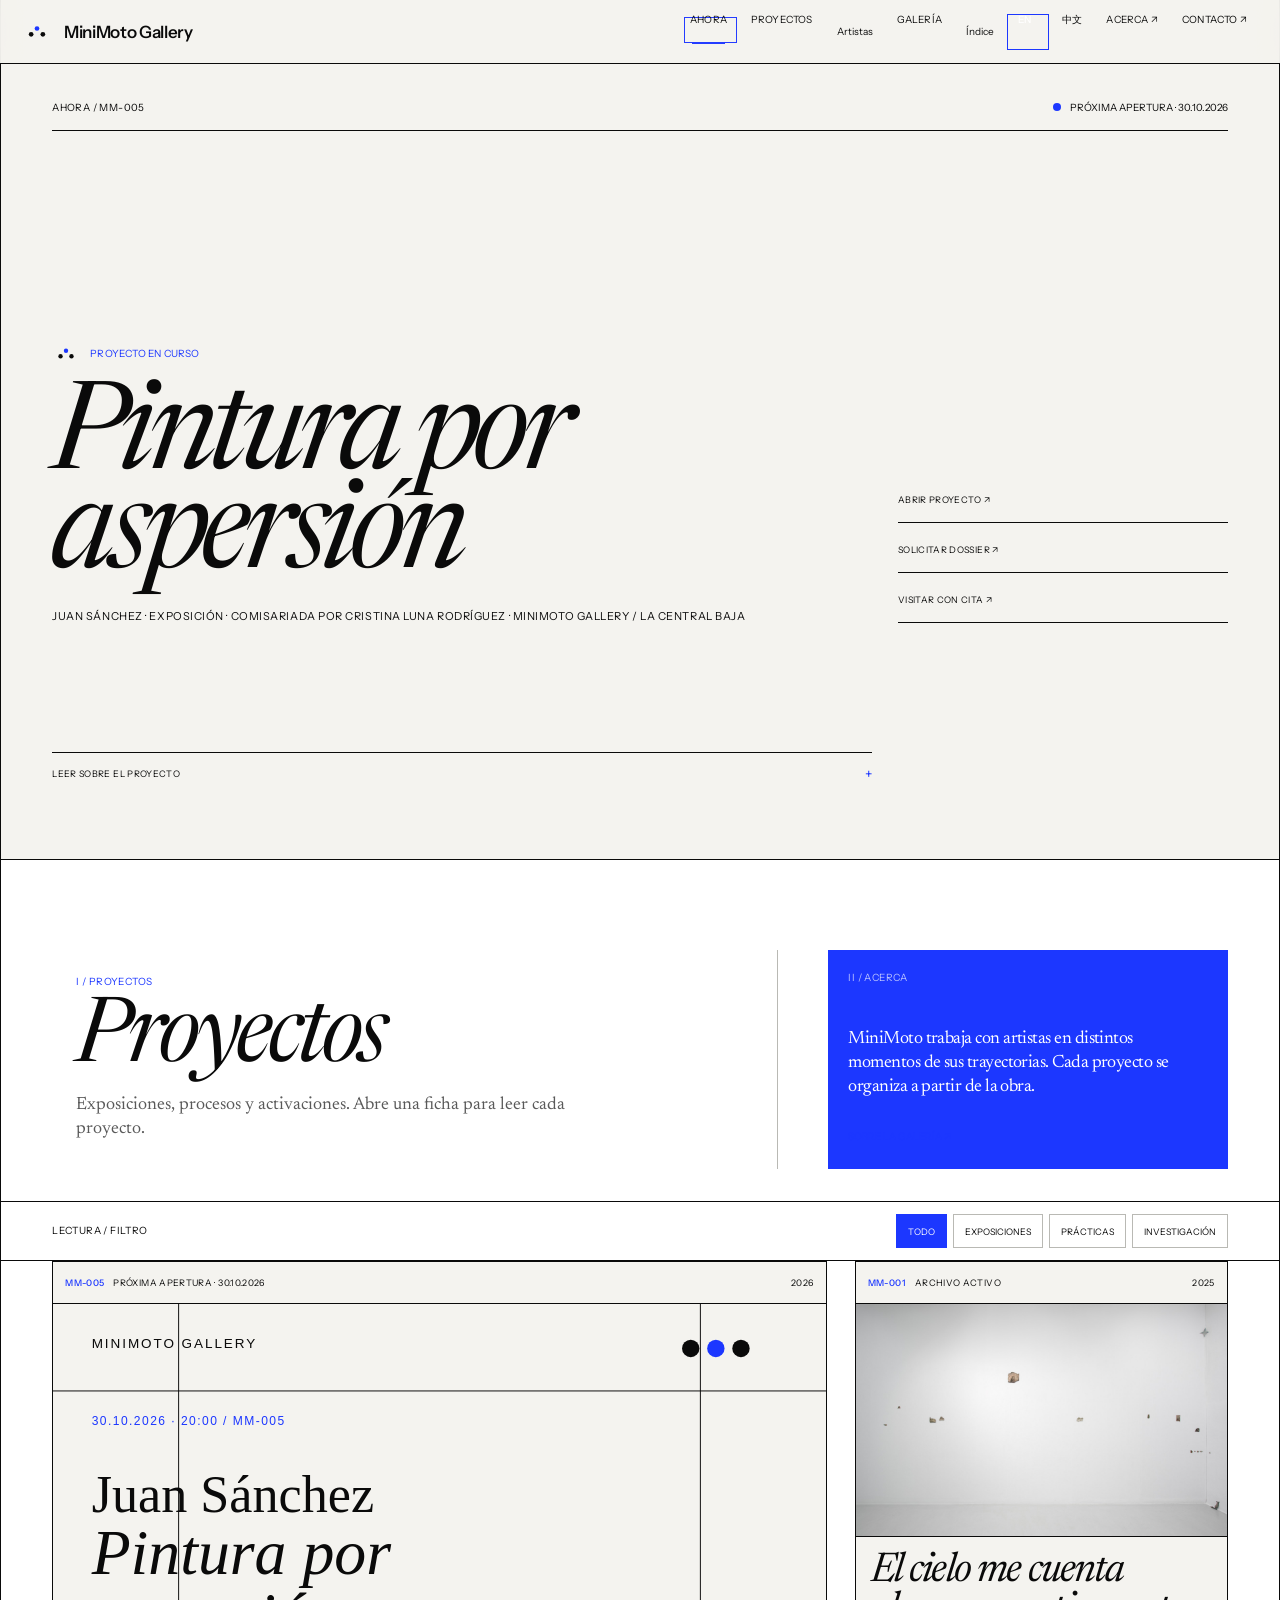
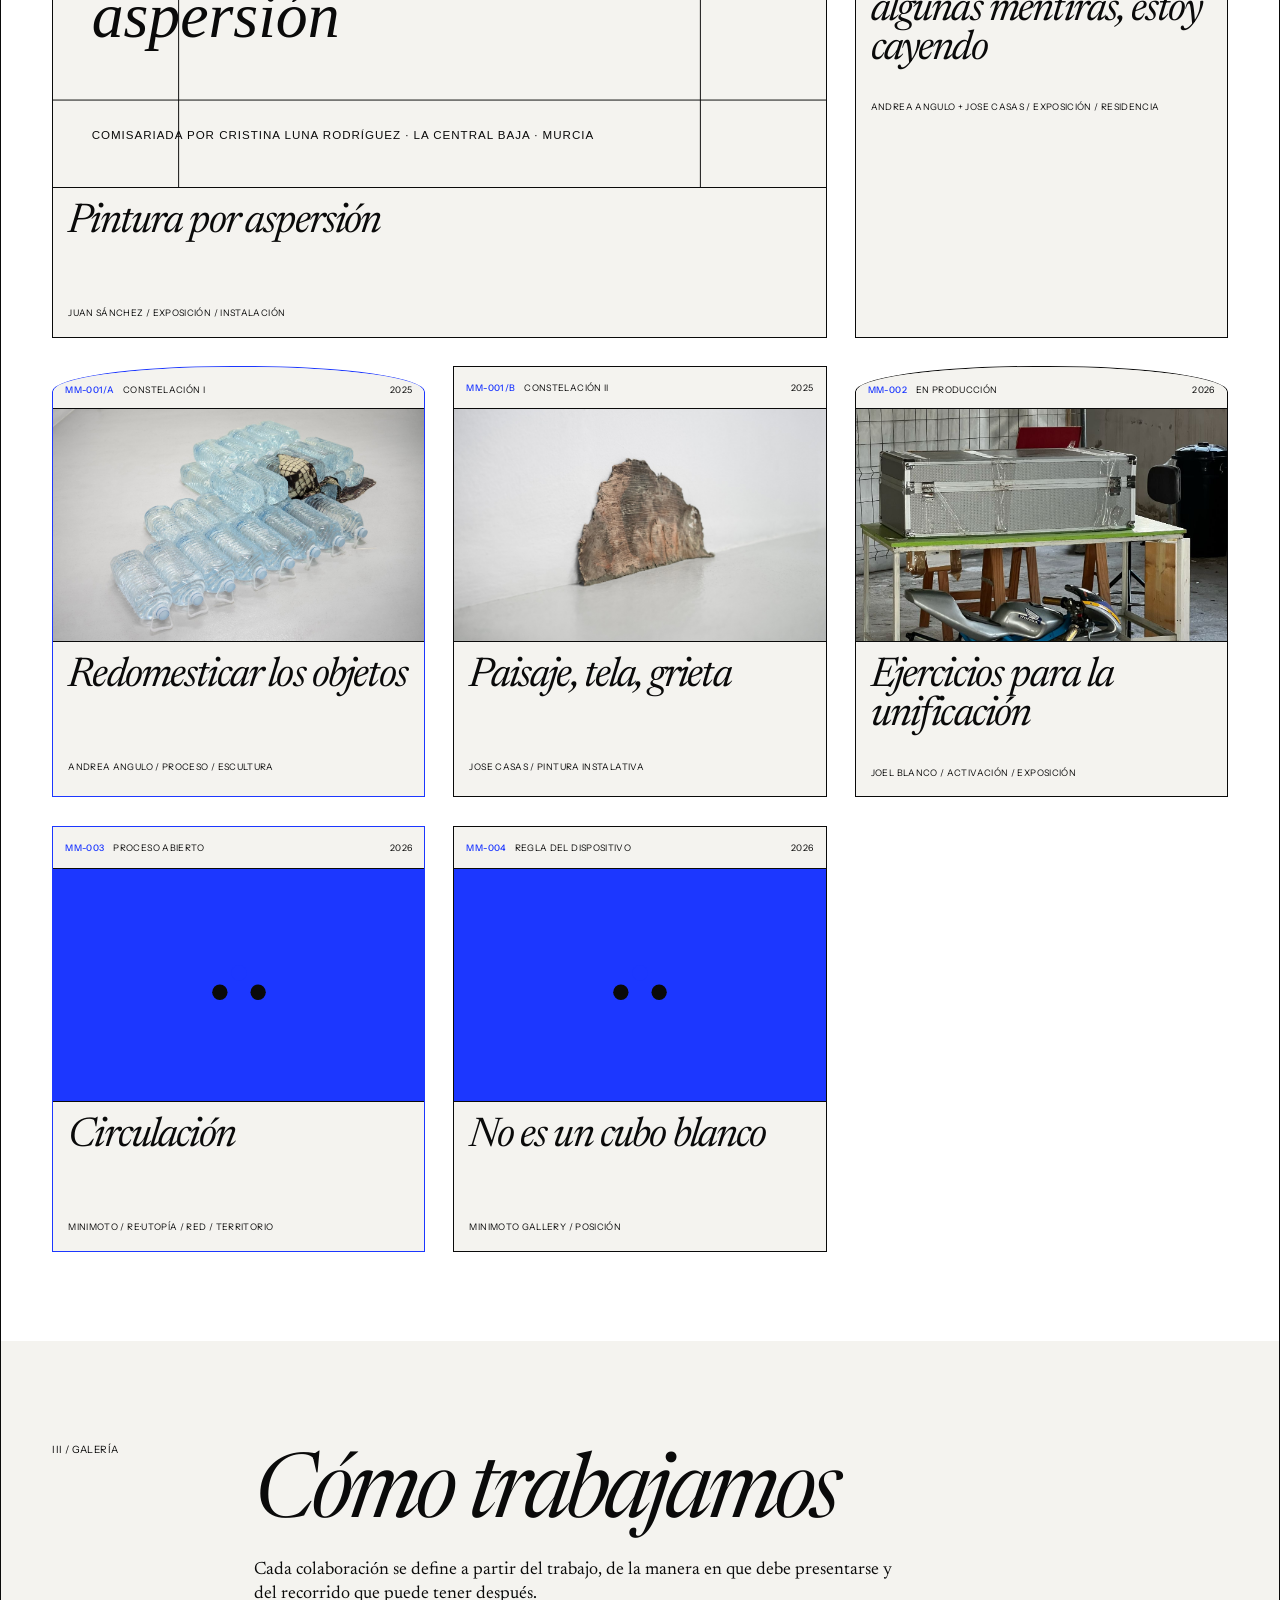
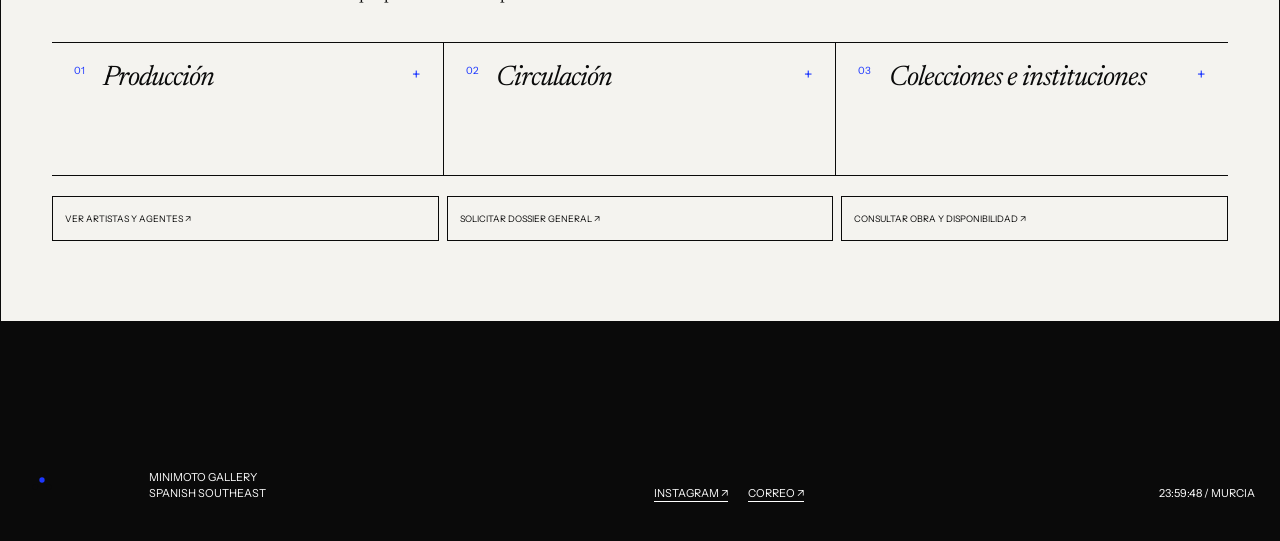
==== commit 64fbaff6: "Adapta MiniMoto al sistema grafico 2026 y añade Juan Sanchez" ====
--- a/minimoto-gallery/index.html
+++ b/minimoto-gallery/index.html
@@ -6,7 +6,7 @@
 <meta content="width=device-width, initial-scale=1, viewport-fit=cover" name="viewport"/>
 <meta content="#282828" name="theme-color"/>
 <meta content="MiniMoto Gallery — exposiciones, residencias, activaciones y proyectos en el sureste español." name="description"/>
-<title>MiniMoto Gallery — Battle Ground</title>
+<title>MiniMoto Gallery — Arte contemporáneo · Murcia</title>
 <link href="./assets/favicon.png" rel="icon" type="image/png"/>
 <link href="https://fonts.googleapis.com" rel="preconnect"/>
 <link crossorigin="" href="https://fonts.gstatic.com" rel="preconnect"/>
@@ -14,6 +14,7 @@
 <link href="./style.css" rel="stylesheet"/>
 <link href="./professional.css" rel="stylesheet"/>
 <link href="./nav-drift.css" rel="stylesheet"/><link href="./home-editorial.css" rel="stylesheet"/><link href="./current-project-icon.css" rel="stylesheet"/>
+<link href="./brand-2026.css" rel="stylesheet"/>
 <script defer="" src="./app.js"></script>
 <script defer="" src="./gallery-professional.js"></script>
 <script defer="" src="./nav-drift.js"></script>
@@ -26,7 +27,7 @@
 <a class="skip-link" href="#battle-ground">Saltar al tablero</a>
 <header class="site-header">
 <a aria-label="MiniMoto Gallery, inicio" class="brand" href="#top">
-<img alt="MiniMoto Gallery" src="./assets/minimoto-wordmark.png"/>
+<img alt="" aria-hidden="true" src="./assets/logo-triple-dots.svg"/>
 </a>
 <button aria-controls="primary-nav" aria-expanded="false" class="menu-toggle" type="button">
       Menú
@@ -47,22 +48,22 @@
 <main id="top">
 <section aria-labelledby="current-title" class="current-program" id="ahora">
 <div class="current-program-rail">
-<p class="section-number">AHORA / MM-002</p>
-<p class="current-program-status"><span aria-hidden="true"></span> En producción</p>
+<p class="section-number">AHORA / MM-005</p>
+<p class="current-program-status"><span aria-hidden="true"></span> Próxima apertura · 30.10.2026</p>
 </div>
 <div class="current-program-main">
 <div class="current-program-copy">
-<div class="current-project-sign"><img src="./assets/justa-rider-icon.png" alt="" aria-hidden="true"/><p class="current-program-label">Proyecto en curso</p></div>
-<h1 id="current-title">Ejercicios para la unificación</h1>
-<p class="current-program-meta">Joel Blanco · activación / exposición · 2026</p>
+<div class="current-project-sign"><img src="./assets/logo-triple-dots.svg" alt="" aria-hidden="true"/><p class="current-program-label">Proyecto en curso</p></div>
+<h1 id="current-title">Pintura por aspersión</h1>
+<p class="current-program-meta">Juan Sánchez · exposición · comisariada por Cristina Luna Rodríguez · MiniMoto Gallery / La Central Baja</p>
 </div>
 <div class="current-program-actions">
-<button data-open-project="MM-002" type="button">Abrir proyecto ↗</button>
-<a href="mailto:minimoto.studio@gmail.com?subject=Dossier%20%E2%80%94%20Ejercicios%20para%20la%20unificaci%C3%B3n">Solicitar dossier ↗</a>
+<button data-open-project="MM-005" type="button">Abrir proyecto ↗</button>
+<a href="mailto:minimoto.studio@gmail.com?subject=Dossier%20%E2%80%94%20Pintura%20por%20aspersi%C3%B3n">Solicitar dossier ↗</a>
 <a href="mailto:minimoto.studio@gmail.com?subject=Visita%20a%20MiniMoto%20Gallery">Visitar con cita ↗</a>
 </div>
 </div>
-<details class="current-program-details"><summary>Leer sobre el proyecto</summary><p>Micromitologías del dormitorio, bienes digitales y una épica masculina desplazada hacia objetos mínimos. El proyecto toma forma mediante una activación, una justa de minimotos y una exposición.</p></details>
+<details class="current-program-details"><summary>Leer sobre el proyecto</summary><p><em>Pintura por aspersión</em> continúa la investigación iniciada por Juan Sánchez en <em>Pintura por goteo</em>. Depósito, bomba, conductos, presión, aspersores, sensores, arquitectura y presencia pública forman un circuito que desplaza la pintura desde la superficie hacia el sistema. Inauguración: 30 de octubre de 2026, 20:00. Entrada libre.</p></details>
 </section>
 <section aria-labelledby="battle-title" class="battle-section">
 <header class="battle-header">
@@ -119,7 +120,7 @@
 </section>
 </main>
 <footer class="site-footer">
-<img alt="" aria-hidden="true" src="./assets/minimoto-sigil.png"/>
+<img alt="" aria-hidden="true" src="./assets/logo-triple-dots.svg"/>
 <p>MiniMoto Gallery<br/>Spanish Southeast</p>
 <div>
 <a href="https://www.instagram.com/minimotogallery/" rel="noopener noreferrer" target="_blank">Instagram ↗</a>
--- a/minimoto-gallery/brand-2026.css
+++ b/minimoto-gallery/brand-2026.css
@@ -0,0 +1,485 @@
+@import url("https://fonts.googleapis.com/css2?family=Instrument+Sans:wdth,wght@75..100,400..700&family=Newsreader:opsz,wght@6..72,300..600&display=swap");
+
+:root {
+  --charcoal: #f4f3ef;
+  --black: #0a0a0a;
+  --paper: #f4f3ef;
+  --paper-light: #ffffff;
+  --mid: #b9b9b4;
+  --red: #1c37ff;
+  --blue: #1c37ff;
+  --white: #ffffff;
+  --font-sans: "Instrument Sans", "Helvetica Neue", Arial, sans-serif;
+  --font-serif: "Newsreader", Georgia, serif;
+  --font-mono: "Instrument Sans", "Helvetica Neue", Arial, sans-serif;
+  --font-neo: "Newsreader", Georgia, serif;
+  --header-h: 64px;
+  --max: 1680px;
+}
+
+html, body { background: var(--paper); }
+body { color: var(--black); font-family: var(--font-sans); }
+
+.site-header {
+  min-height: var(--header-h);
+  grid-template-columns: minmax(210px, 1fr) auto;
+  padding: 10px 22px;
+  border-color: var(--black);
+  background: rgba(244,243,239,.95);
+}
+
+.brand {
+  display: inline-flex;
+  align-items: center;
+  gap: 12px;
+  font-size: 17px;
+  font-weight: 560;
+  letter-spacing: -.02em;
+}
+.brand img {
+  width: 30px;
+  height: 30px;
+  object-fit: contain;
+}
+.brand::after { content: "MiniMoto Gallery"; }
+
+.primary-nav {
+  gap: 2px;
+  font-size: 10px;
+  letter-spacing: .02em;
+}
+.primary-nav a,
+.primary-nav button,
+.menu-toggle { min-height: 36px; padding: 0 10px; }
+.primary-nav a:hover,
+.primary-nav button:hover,
+.primary-nav a:focus-visible,
+.primary-nav button:focus-visible {
+  border-color: var(--blue);
+  background: transparent;
+  color: var(--blue);
+}
+
+.current-program {
+  min-height: min(860px, calc(100svh - 10px));
+  display: grid;
+  align-content: space-between;
+  padding: calc(var(--header-h) + 38px) clamp(22px,4vw,70px) clamp(34px,5vw,74px);
+  border-color: var(--black);
+  background: var(--paper);
+}
+.current-program-rail {
+  grid-template-columns: 1fr auto;
+  border-color: var(--black);
+}
+.current-program-status span { background: var(--blue); box-shadow: none; }
+.current-program-main {
+  grid-template-columns: minmax(0,1fr) minmax(250px,330px);
+  align-items: end;
+  gap: clamp(30px,5vw,90px);
+  padding-top: clamp(64px,10vw,150px);
+}
+.current-project-sign img {
+  width: 28px !important;
+  height: 28px !important;
+  animation: none !important;
+  image-rendering: auto !important;
+}
+.current-program-label { color: var(--blue); }
+.current-program-copy h1 {
+  max-width: 11ch;
+  margin: 18px 0 20px;
+  font-family: var(--font-serif);
+  font-size: clamp(68px,9.5vw,164px);
+  font-weight: 390;
+  font-stretch: normal;
+  font-style: italic;
+  line-height: .82;
+  letter-spacing: -.06em;
+  text-transform: none;
+}
+.current-program-meta {
+  max-width: 780px;
+  font-family: var(--font-sans);
+  font-size: 11px;
+  letter-spacing: .05em;
+}
+.current-program-actions a,
+.current-program-actions button {
+  min-height: 40px;
+  border-bottom-color: var(--black);
+  font-family: var(--font-sans);
+  font-size: 9px;
+  letter-spacing: .04em;
+}
+.current-program-actions a:hover,
+.current-program-actions button:hover { color: var(--blue) !important; border-color: var(--blue); }
+.current-program-details {
+  max-width: 820px;
+  border-color: var(--black);
+}
+.current-program-details summary {
+  font-family: var(--font-sans);
+  letter-spacing: .04em;
+}
+.current-program-details summary::after { color: var(--blue); }
+.current-program-details p {
+  max-width: 760px;
+  font-family: var(--font-serif);
+  font-size: clamp(18px,1.5vw,24px);
+  line-height: 1.38;
+}
+
+.battle-section {
+  border-color: var(--black);
+  background: var(--paper-light);
+  color: var(--black);
+}
+.battle-header {
+  min-height: auto;
+  grid-template-columns: minmax(0,1fr) minmax(250px,.55fr);
+  gap: 50px;
+  padding: clamp(44px,7vw,100px) clamp(22px,4vw,70px) 32px;
+  border-color: var(--black);
+}
+.battle-title-block h2,
+.gallery-framework-head h2 {
+  margin-top: 12px;
+  font-family: var(--font-serif);
+  font-size: clamp(54px,7vw,110px);
+  font-weight: 390;
+  font-style: italic;
+  line-height: .9;
+  letter-spacing: -.05em;
+}
+.battle-subtitle,
+.battle-about > p:not(.section-number),
+.gallery-framework-head > div > p {
+  font-family: var(--font-serif);
+  font-size: clamp(17px,1.4vw,23px);
+  line-height: 1.34;
+}
+.battle-about a { color: var(--blue); }
+.battle-tools { display: none; }
+
+.project-filterbar {
+  padding: 12px clamp(22px,4vw,70px);
+  border-color: var(--black);
+  background: var(--paper-light);
+  color: var(--black);
+}
+.project-filterbar button {
+  border-color: var(--mid);
+  color: var(--black);
+  font-family: var(--font-sans);
+}
+.project-filterbar button:hover,
+.project-filterbar button.is-active {
+  border-color: var(--blue);
+  background: var(--blue);
+  color: white;
+}
+
+.battle-ground {
+  height: auto;
+  min-height: 0;
+  overflow: visible;
+  padding: 0 clamp(22px,4vw,70px) clamp(54px,7vw,110px);
+  background: var(--paper-light);
+}
+.board-grid, .board-cross, .board-instruction { display: none !important; }
+.project-layer {
+  position: relative;
+  inset: auto;
+  display: grid;
+  grid-template-columns: repeat(12, minmax(0,1fr));
+  gap: clamp(18px,2.2vw,36px);
+}
+.project-card {
+  position: relative !important;
+  left: auto !important;
+  top: auto !important;
+  width: auto !important;
+  max-width: none !important;
+  grid-column: span 4;
+  transform: none !important;
+  filter: none !important;
+  will-change: auto;
+}
+.project-card:first-child { grid-column: span 8; }
+.project-card:nth-child(4n+2) { grid-column: span 4; }
+.project-card.is-filtered-out { display: none; }
+.project-card:hover,
+.project-card:focus-within { transform: none !important; }
+.project-surface {
+  height: 100%;
+  overflow: hidden;
+  border-color: var(--black);
+  background: var(--paper);
+  box-shadow: none;
+}
+.project-card:hover .project-surface,
+.project-card:focus-within .project-surface {
+  box-shadow: inset 0 -4px 0 var(--blue);
+}
+.drag-handle, .project-mark { display: none !important; }
+.project-head {
+  min-height: 42px;
+  padding: 10px 12px;
+  border-color: var(--black);
+  background: var(--paper);
+  font-family: var(--font-sans);
+  letter-spacing: .04em;
+}
+.project-index { color: var(--blue); }
+.project-image {
+  aspect-ratio: 16/10 !important;
+  background: #e7e6e1;
+  clip-path: none !important;
+}
+.project-image::before,
+.project-image::after { display: none; }
+.project-image img {
+  filter: none;
+  transition: transform .45s cubic-bezier(.2,.8,.2,1);
+}
+.project-card:hover .project-image img,
+.project-card:focus-within .project-image img {
+  transform: scale(1.015);
+  filter: none;
+}
+.project-copy {
+  min-height: 150px;
+  display: flex;
+  flex-direction: column;
+  justify-content: space-between;
+  gap: 20px;
+  padding: 16px 15px 18px;
+  border-color: var(--black);
+}
+.project-copy h3 {
+  max-width: 15ch;
+  font-family: var(--font-serif);
+  font-size: clamp(30px,3.2vw,54px);
+  font-weight: 400;
+  font-style: italic;
+  line-height: .95;
+  letter-spacing: -.045em;
+  text-transform: none;
+}
+.project-copy p {
+  font-family: var(--font-sans);
+  font-size: 9px;
+  letter-spacing: .04em;
+}
+
+.gallery-framework {
+  padding: clamp(58px,8vw,118px) clamp(22px,4vw,70px) 80px;
+  border-color: var(--black);
+  background: var(--paper);
+}
+.gallery-framework-head {
+  grid-template-columns: minmax(150px,.3fr) minmax(0,1.7fr);
+  border-color: var(--black);
+}
+.gallery-framework-grid { border-color: var(--black); }
+.gallery-framework-item { border-color: var(--black); }
+.gallery-framework-number,
+.gallery-framework-marker { color: var(--blue); }
+.gallery-framework-item h3 {
+  font-family: var(--font-serif);
+  font-weight: 400;
+  font-style: italic;
+}
+.gallery-framework-actions a:hover,
+.gallery-framework-actions button:hover {
+  background: var(--blue);
+  color: white;
+}
+
+.site-footer {
+  border-color: var(--black);
+  background: var(--black);
+  color: white;
+  font-family: var(--font-sans);
+}
+.site-footer img {
+  width: 34px;
+  filter: none;
+}
+
+dialog {
+  border-color: var(--black);
+  background: var(--paper);
+  color: var(--black);
+}
+dialog::backdrop { background: rgba(10,10,10,.76); }
+.dialog-close {
+  border-color: var(--black);
+  background: var(--blue);
+  color: white;
+}
+.expanded-project-card { background: var(--paper); color: var(--black); }
+.expanded-project-head,
+.expanded-project-title,
+.expanded-project-info { border-color: var(--black) !important; }
+.expanded-project-title h2 {
+  font-family: var(--font-serif);
+  font-weight: 400;
+  font-style: italic;
+  text-transform: none;
+}
+.expanded-project-info > .dialog-body,
+.expanded-project-info .dialog-body p,
+.expanded-project-info .dialog-body blockquote {
+  font-family: var(--font-serif);
+}
+.expanded-project-mark { background: var(--blue) !important; }
+.project-professional li::before { color: var(--blue); }
+.project-professional-actions a:hover { background: var(--blue); color: white; }
+
+.index-dialog,
+.artists-dialog { background: var(--paper); color: var(--black); }
+.index-dialog h2,
+.artists-dialog h2 {
+  font-family: var(--font-serif);
+  font-weight: 400;
+  font-style: italic;
+}
+
+@media (max-width: 980px) {
+  .site-header { grid-template-columns: 1fr auto; }
+  .brand::after { font-size: 15px; }
+  .current-program { min-height: auto; }
+  .current-program-main { grid-template-columns: 1fr; padding-top: 70px; }
+  .current-program-copy h1 { max-width: 12ch; font-size: clamp(62px,14vw,104px); }
+  .current-program-actions { max-width: 560px; }
+  .battle-header { grid-template-columns: 1fr; }
+  .project-layer { grid-template-columns: repeat(2,minmax(0,1fr)); }
+  .project-card,
+  .project-card:first-child,
+  .project-card:nth-child(4n+2) { grid-column: auto; }
+}
+
+@media (max-width: 620px) {
+  :root { --header-h: 58px; }
+  .site-header { padding: 8px 14px; }
+  .brand { gap: 9px; }
+  .brand img { width: 26px; height: 26px; }
+  .current-program { padding-left: 15px; padding-right: 15px; }
+  .current-program-rail { grid-template-columns: 1fr; gap: 10px; }
+  .current-program-status { justify-self: start; }
+  .current-program-main { padding-top: 52px; }
+  .current-program-copy h1 { font-size: clamp(54px,17vw,82px); line-height: .88; }
+  .battle-header,
+  .project-filterbar,
+  .battle-ground,
+  .gallery-framework { padding-left: 15px; padding-right: 15px; }
+  .project-filterbar { align-items: flex-start; flex-direction: column; }
+  .project-filterbar > div { justify-content: flex-start; }
+  .project-layer { grid-template-columns: 1fr; }
+  .project-copy { min-height: 128px; }
+  .project-copy h3 { font-size: clamp(34px,11vw,52px); }
+  .gallery-framework-head { grid-template-columns: 1fr; }
+  .site-footer { grid-template-columns: 1fr; gap: 18px; }
+  .footer-time { text-align: left; }
+}
+
+
+/* Cleanup of legacy Battle Ground behaviours */
+#remix { display: none !important; }
+.battle-section { margin-top: 0 !important; }
+.battle-subtitle { color: rgba(10,10,10,.68) !important; }
+.current-program-meta,
+.battle-about,
+.battle-about p,
+.battle-title-block,
+.project-copy { overflow-wrap: anywhere; }
+
+@media (max-width: 980px) {
+  .menu-toggle {
+    display: block !important;
+    min-width: 72px;
+    border-color: var(--black);
+    font-family: var(--font-sans);
+    font-size: 10px;
+  }
+}
+
+@media (max-width: 620px) {
+  html, body { max-width: 100%; overflow-x: hidden; }
+  .current-program,
+  .battle-section,
+  .battle-header,
+  .battle-title-block,
+  .battle-about,
+  .project-filterbar,
+  .battle-ground,
+  .gallery-framework {
+    width: 100%;
+    max-width: 100%;
+    min-width: 0;
+  }
+  .current-program-meta {
+    max-width: 100%;
+    font-size: 9px;
+    line-height: 1.45;
+  }
+  .battle-header { gap: 0; }
+  .battle-title-block {
+    min-height: 0 !important;
+    padding: 38px 0 32px !important;
+    border-right: 0 !important;
+  }
+  .battle-subtitle {
+    max-width: 31ch;
+    font-size: 16px;
+    color: rgba(10,10,10,.68) !important;
+  }
+  .battle-about {
+    min-height: 0 !important;
+    padding: 24px 20px !important;
+  }
+  .battle-about > p:not(.section-number) {
+    max-width: 29ch;
+    margin: 42px 0 30px;
+    font-size: 19px;
+    line-height: 1.2;
+  }
+}
+
+@media (max-width: 980px) {
+  .site-header .menu-toggle {
+    display: flex !important;
+    align-items: center;
+    justify-content: center;
+    color: var(--black) !important;
+    background: transparent !important;
+    border: 1px solid var(--black) !important;
+    font: 10px/1 var(--font-sans) !important;
+    text-transform: uppercase;
+    z-index: 1002;
+  }
+}
+
+@media (max-width: 980px) {
+  .site-header { position: fixed; padding-right: 98px; }
+  .site-header .menu-toggle {
+    position: absolute !important;
+    top: 9px;
+    right: 12px;
+    width: 74px;
+    height: 40px;
+    min-width: 74px;
+  }
+}
+
+.site-header .menu-toggle {
+  display: flex !important;
+  align-items: center;
+  justify-content: center;
+  color: var(--black) !important;
+}
+@media (min-width: 981px) {
+  .site-header .menu-toggle { display: none !important; }
+}
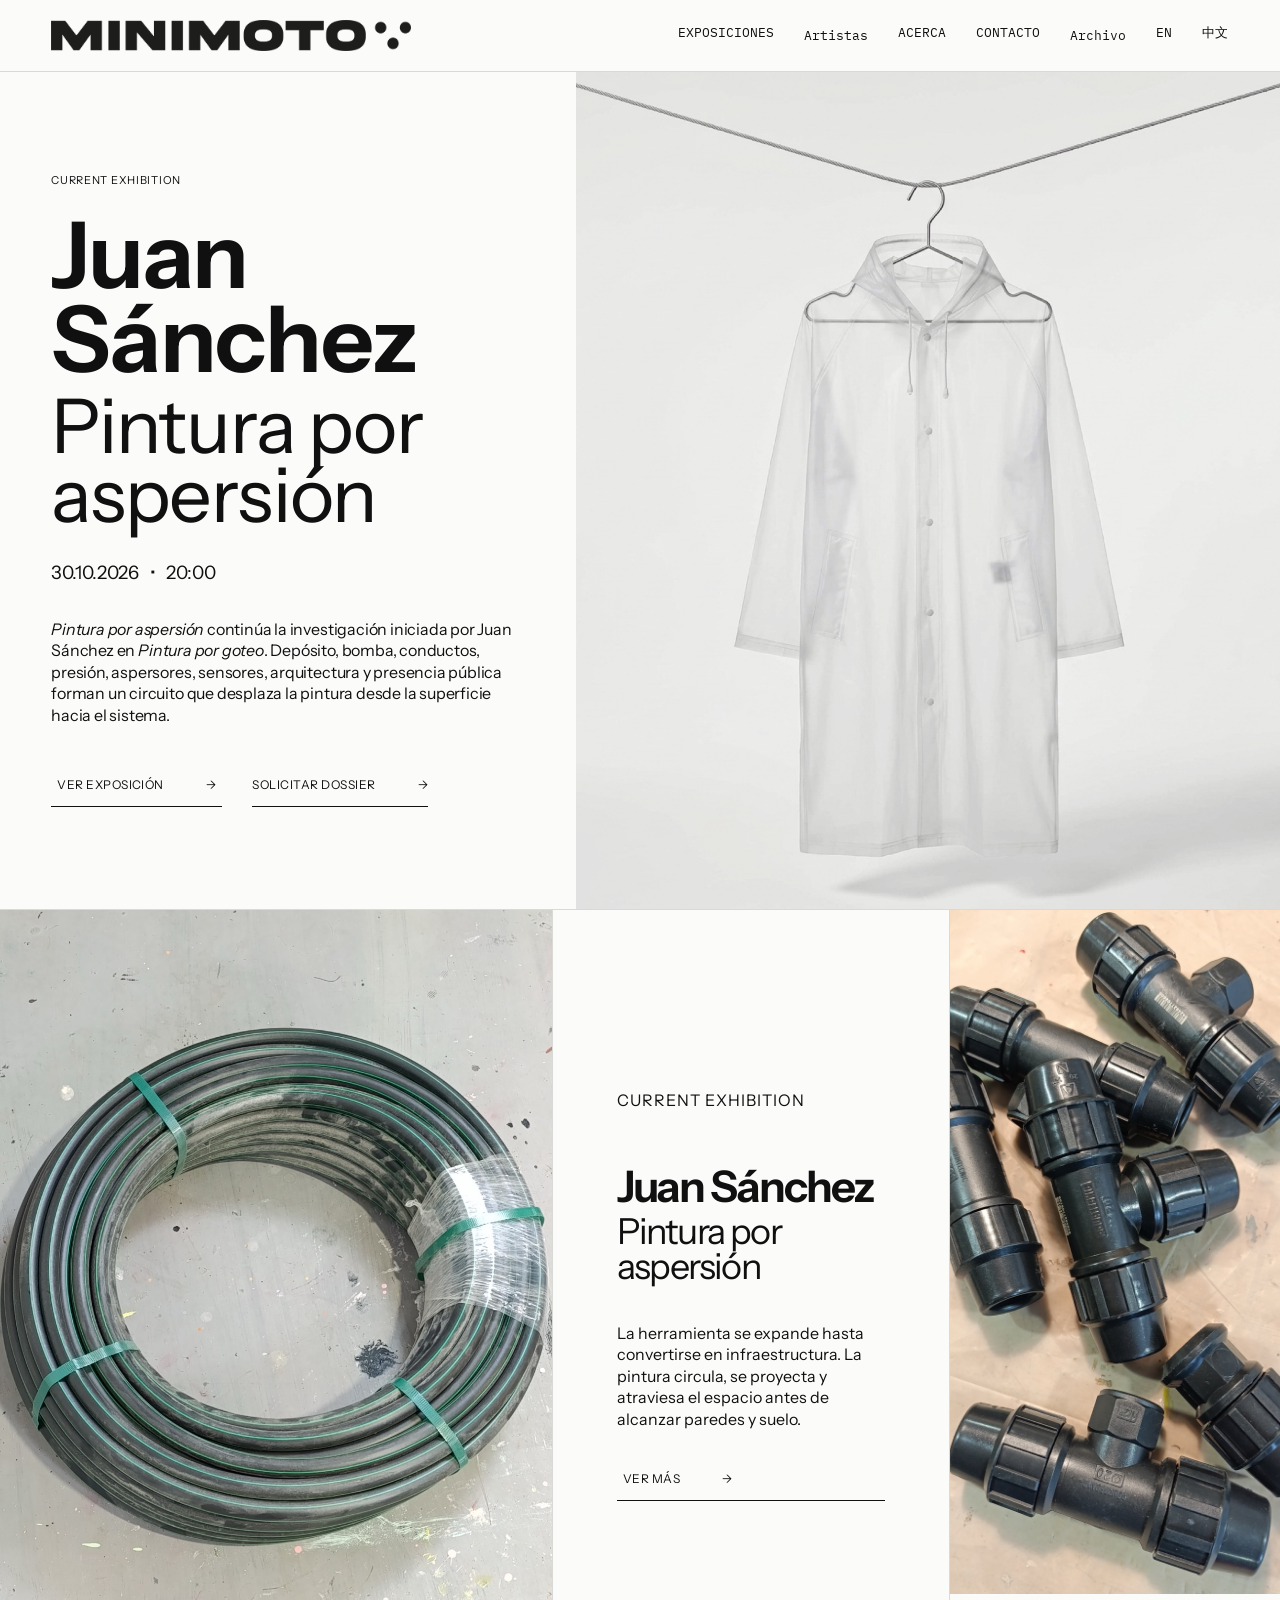
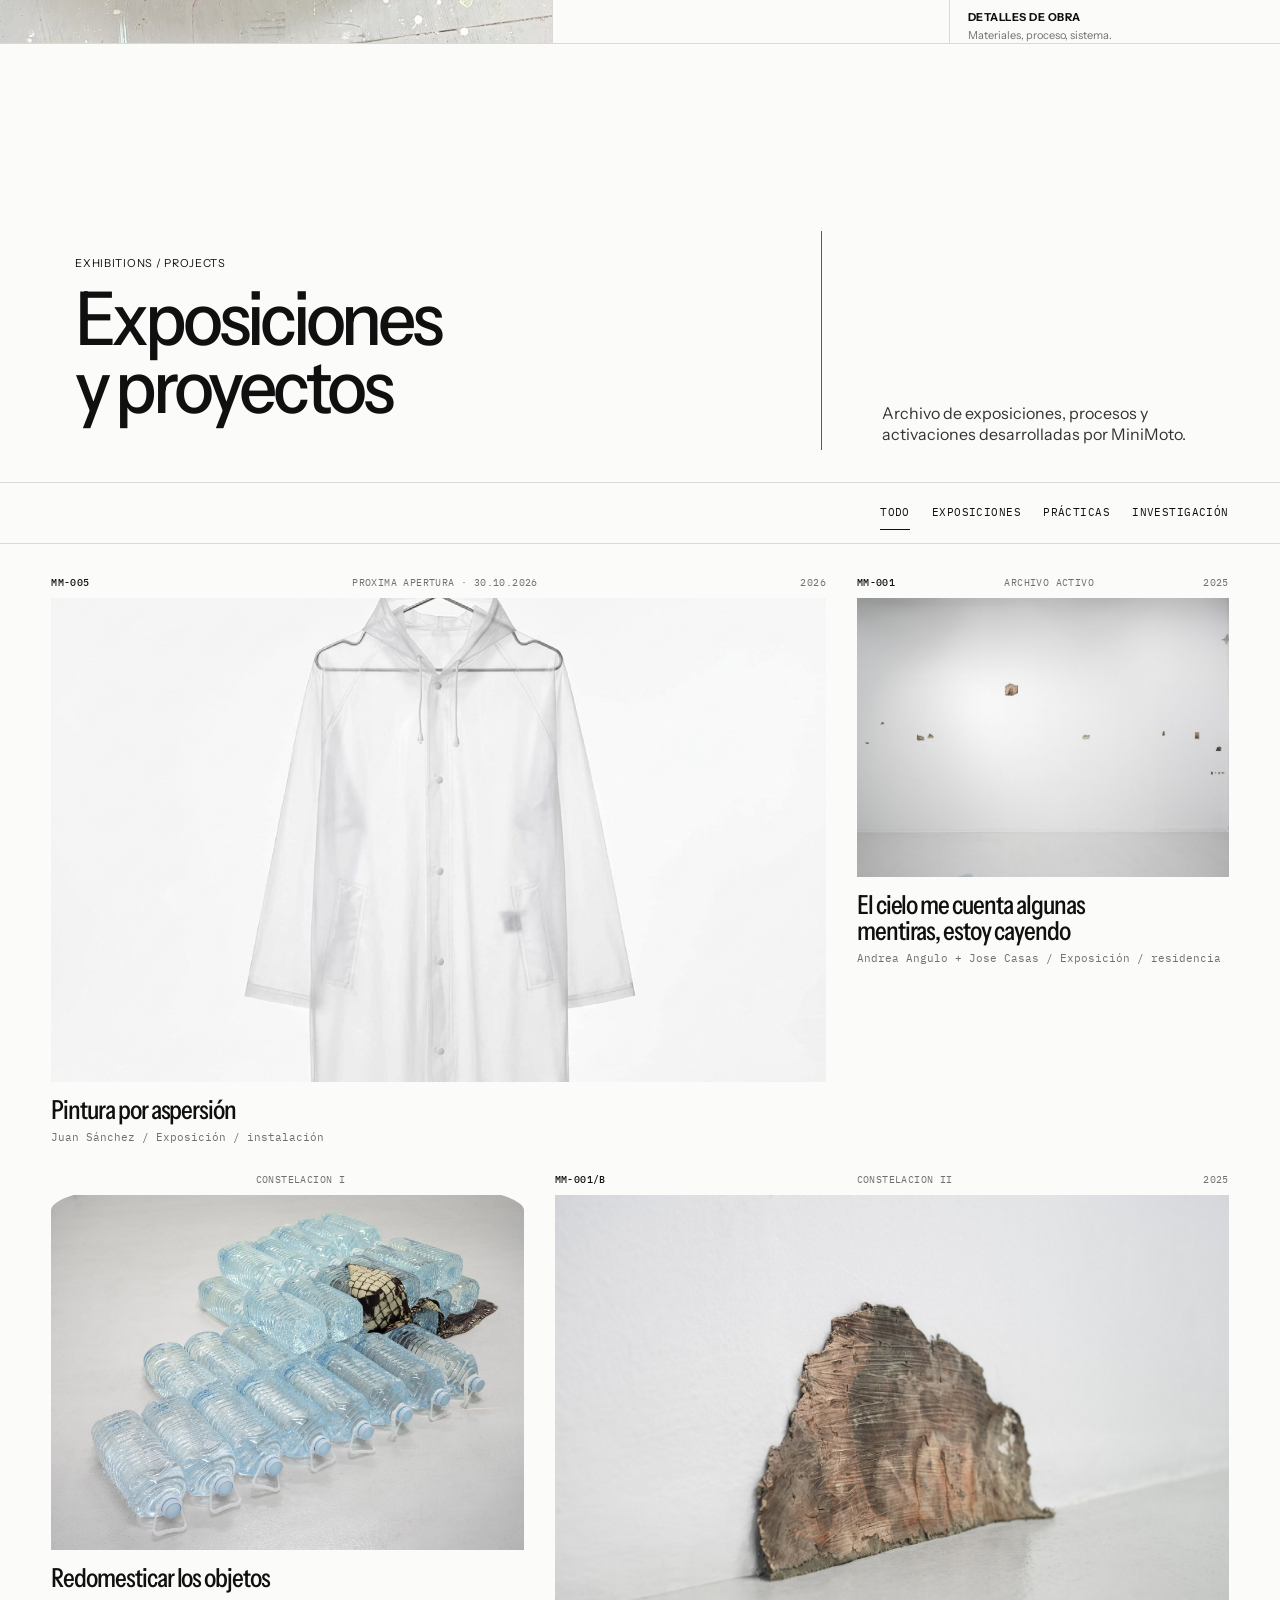
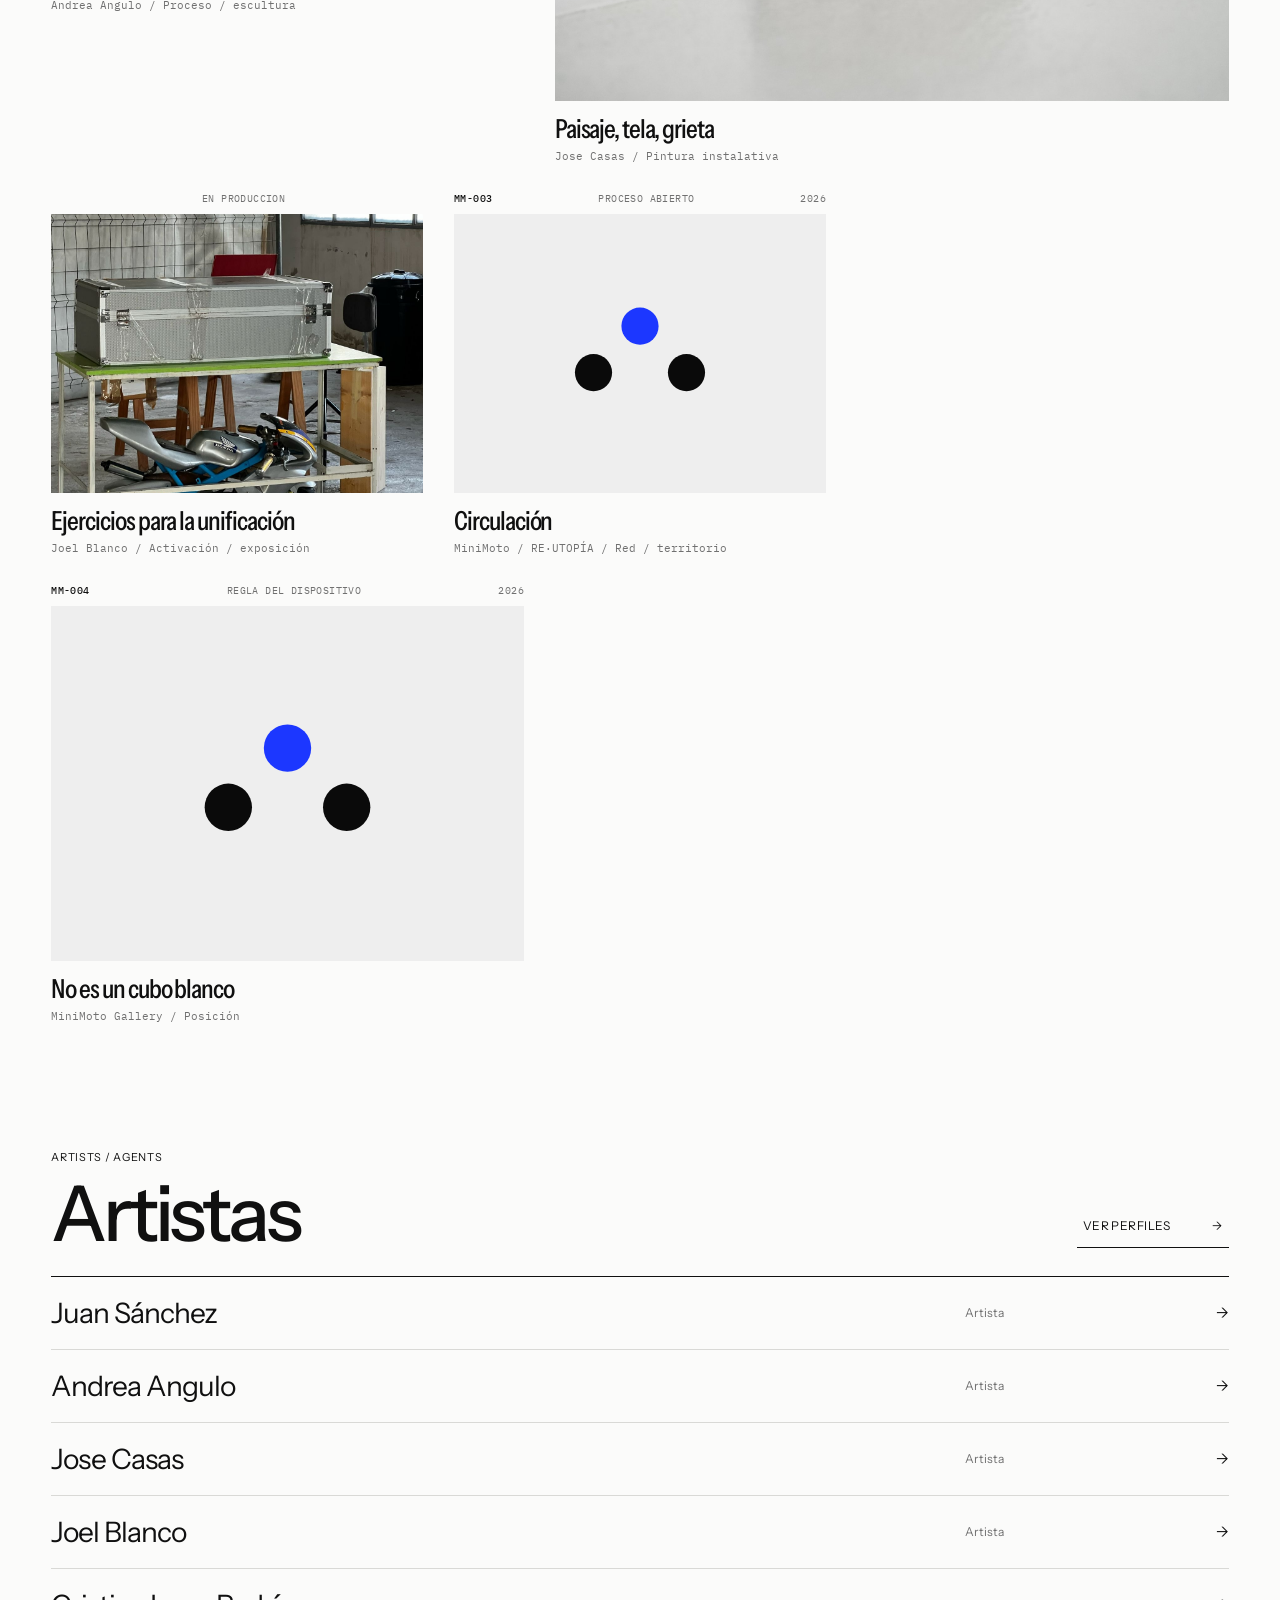
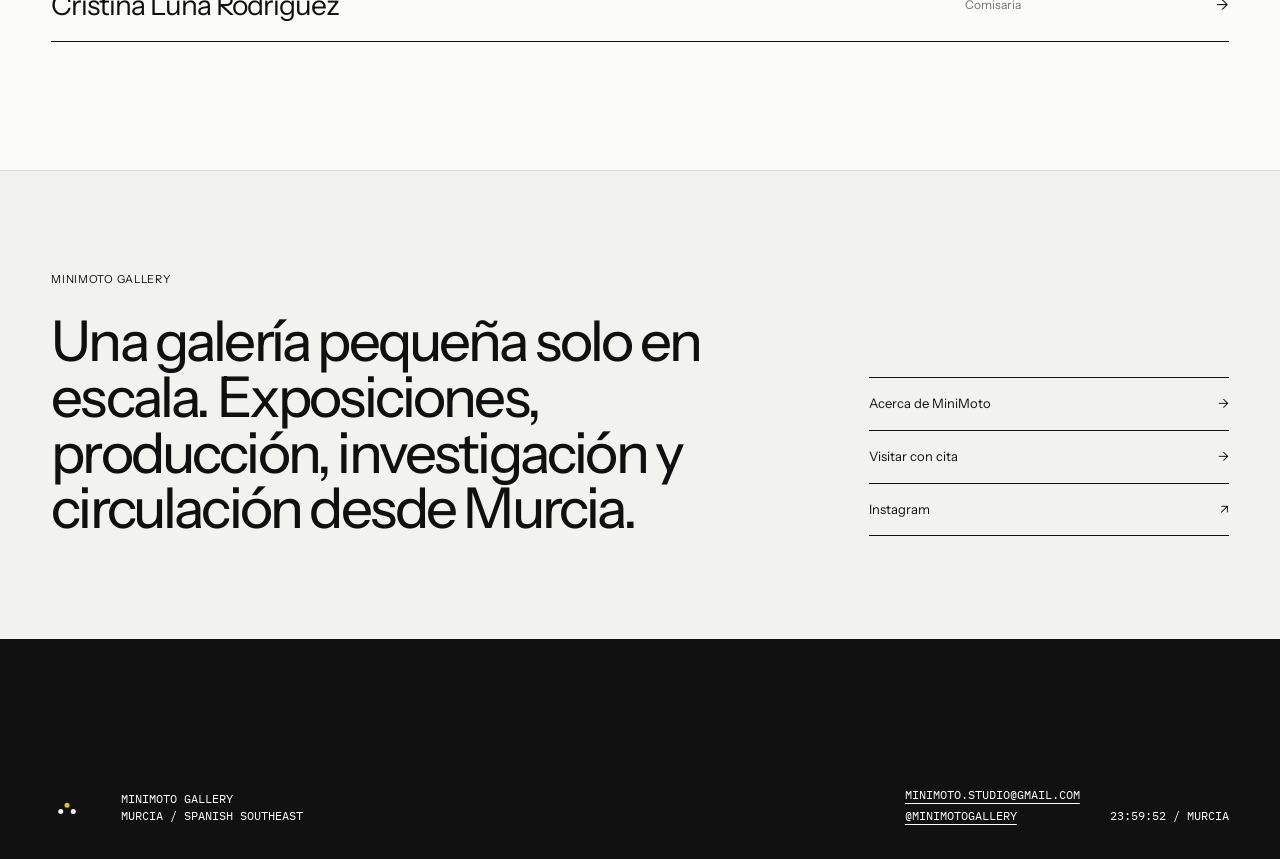
==== commit 44d8029a: "Redesign MiniMoto homepage as editorial gallery" ====
--- a/minimoto-gallery/index.html
+++ b/minimoto-gallery/index.html
@@ -1,188 +1,187 @@
 <!DOCTYPE html>
-
 <html lang="es">
 <head>
-<meta charset="utf-8"/>
-<meta content="width=device-width, initial-scale=1, viewport-fit=cover" name="viewport"/>
-<meta content="#282828" name="theme-color"/>
-<meta content="MiniMoto Gallery — exposiciones, residencias, activaciones y proyectos en el sureste español." name="description"/>
-<title>MiniMoto Gallery — Arte contemporáneo · Murcia</title>
-<link href="./assets/favicon.png" rel="icon" type="image/png"/>
-<link href="https://fonts.googleapis.com" rel="preconnect"/>
-<link crossorigin="" href="https://fonts.gstatic.com" rel="preconnect"/>
-<link href="https://fonts.googleapis.com/css2?family=Grenze+Gotisch:wght@500;600&amp;family=IBM+Plex+Mono:wght@400;500&amp;family=Instrument+Sans:wdth,wght@75..100,400..700&amp;display=swap" rel="stylesheet"/>
-<link href="./style.css" rel="stylesheet"/>
-<link href="./professional.css" rel="stylesheet"/>
-<link href="./nav-drift.css" rel="stylesheet"/><link href="./home-editorial.css" rel="stylesheet"/><link href="./current-project-icon.css" rel="stylesheet"/>
-<link href="./brand-2026.css" rel="stylesheet"/>
-<script defer="" src="./app.js"></script>
-<script defer="" src="./gallery-professional.js"></script>
-<script defer="" src="./nav-drift.js"></script>
-<link href="./index.html" hreflang="es" rel="alternate"/>
-<link href="./index-en.html" hreflang="en" rel="alternate"/>
-<link href="./index-zh.html" hreflang="zh-CN" rel="alternate"/>
-<link href="./index.html" hreflang="x-default" rel="alternate"/>
+  <meta charset="utf-8">
+  <meta name="viewport" content="width=device-width, initial-scale=1, viewport-fit=cover">
+  <meta name="theme-color" content="#ffffff">
+  <meta name="description" content="MiniMoto Gallery — exposiciones y proyectos de arte contemporáneo en Murcia.">
+  <title>MiniMoto Gallery — Murcia</title>
+  <link rel="icon" href="./assets/favicon.png" type="image/png">
+  <link rel="preconnect" href="https://fonts.googleapis.com">
+  <link rel="preconnect" href="https://fonts.gstatic.com" crossorigin>
+  <link href="https://fonts.googleapis.com/css2?family=Instrument+Sans:wdth,wght@75..100,400..700&display=swap" rel="stylesheet">
+  <link rel="stylesheet" href="./style.css">
+  <link rel="stylesheet" href="./professional.css">
+  <link rel="stylesheet" href="./gallery-2026.css">
+  <script src="./app.js" defer></script>
+  <script src="./gallery-professional.js" defer></script>
+  <link rel="alternate" hreflang="es" href="./index.html">
+  <link rel="alternate" hreflang="en" href="./index-en.html">
+  <link rel="alternate" hreflang="zh-CN" href="./index-zh.html">
 </head>
 <body>
-<a class="skip-link" href="#battle-ground">Saltar al tablero</a>
-<header class="site-header">
-<a aria-label="MiniMoto Gallery, inicio" class="brand" href="#top">
-<img alt="" aria-hidden="true" src="./assets/logo-triple-dots.svg"/>
-</a>
-<button aria-controls="primary-nav" aria-expanded="false" class="menu-toggle" type="button">
-      Menú
-    </button>
-<nav aria-label="Navegación principal" class="primary-nav" id="primary-nav">
-<a class="drift-link" data-drift-section="ahora" href="#ahora"><span>Ahora</span></a>
-<a class="drift-link" data-drift-section="battle-ground" href="#battle-ground"><span>Proyectos</span></a>
-<button class="drift-link" data-drift-dialog="artists-dialog" id="artists-open" type="button"><span>Artistas</span></button>
-<a class="drift-link" data-drift-section="galeria" href="#galeria"><span>Galería</span></a>
-<button class="drift-link" data-drift-dialog="index-dialog" id="index-open" type="button"><span>Índice</span></button>
-<button id="remix" type="button">Remix</button>
-<a aria-label="View website in English" class="language-link" href="./index-en.html" lang="en">EN</a>
-<a aria-label="查看中文版网站" href="./index-zh.html" lang="zh-CN">中文</a>
-<a class="drift-link drift-link--transient" href="./quienes-somos.html" rel="noopener noreferrer" target="_blank"><span>Acerca ↗</span></a>
-<a href="mailto:minimoto.studio@gmail.com">Contacto ↗</a>
-</nav>
-</header>
-<main id="top">
-<section aria-labelledby="current-title" class="current-program" id="ahora">
-<div class="current-program-rail">
-<p class="section-number">AHORA / MM-005</p>
-<p class="current-program-status"><span aria-hidden="true"></span> Próxima apertura · 30.10.2026</p>
-</div>
-<div class="current-program-main">
-<div class="current-program-copy">
-<div class="current-project-sign"><img src="./assets/logo-triple-dots.svg" alt="" aria-hidden="true"/><p class="current-program-label">Proyecto en curso</p></div>
-<h1 id="current-title">Pintura por aspersión</h1>
-<p class="current-program-meta">Juan Sánchez · exposición · comisariada por Cristina Luna Rodríguez · MiniMoto Gallery / La Central Baja</p>
-</div>
-<div class="current-program-actions">
-<button data-open-project="MM-005" type="button">Abrir proyecto ↗</button>
-<a href="mailto:minimoto.studio@gmail.com?subject=Dossier%20%E2%80%94%20Pintura%20por%20aspersi%C3%B3n">Solicitar dossier ↗</a>
-<a href="mailto:minimoto.studio@gmail.com?subject=Visita%20a%20MiniMoto%20Gallery">Visitar con cita ↗</a>
-</div>
-</div>
-<details class="current-program-details"><summary>Leer sobre el proyecto</summary><p><em>Pintura por aspersión</em> continúa la investigación iniciada por Juan Sánchez en <em>Pintura por goteo</em>. Depósito, bomba, conductos, presión, aspersores, sensores, arquitectura y presencia pública forman un circuito que desplaza la pintura desde la superficie hacia el sistema. Inauguración: 30 de octubre de 2026, 20:00. Entrada libre.</p></details>
-</section>
-<section aria-labelledby="battle-title" class="battle-section">
-<header class="battle-header">
-<div class="battle-title-block">
-<p class="section-number">I / PROYECTOS</p>
-<h2 id="battle-title">Proyectos</h2>
-<p class="battle-subtitle">Exposiciones, procesos y activaciones. Abre una ficha para leer cada proyecto.</p>
-</div>
-<aside aria-label="Acerca de MiniMoto" class="battle-about">
-<p class="section-number">II / ACERCA</p>
-<p>MiniMoto trabaja con artistas en distintos momentos de sus trayectorias. Cada proyecto se organiza a partir de la obra.</p>
-<a href="./quienes-somos.html" rel="noopener noreferrer" target="_blank">Sobre la galería ↗</a>
-</aside>
-<div aria-label="Herramientas del tablero" class="battle-tools">
-<p><span aria-hidden="true" class="status-dot"></span> tablero activo</p>
-<button id="reset-layout" type="button">Restaurar orden</button>
-</div>
-</header>
-<div aria-label="Filtrar el campo de proyectos" class="project-filterbar">
-<p class="section-number">LECTURA / FILTRO</p>
-<div aria-label="Categorías de proyectos" role="group">
-<button aria-pressed="true" class="is-active" data-project-filter="all" type="button">Todo</button>
-<button aria-pressed="false" data-project-filter="exhibitions" type="button">Exposiciones</button>
-<button aria-pressed="false" data-project-filter="artists" type="button">Prácticas</button>
-<button aria-pressed="false" data-project-filter="research" type="button">Investigación</button>
-</div>
-</div>
-<div aria-label="Tablero interactivo de proyectos" class="battle-ground" id="battle-ground">
-<div aria-hidden="true" class="board-grid"></div>
-<div aria-hidden="true" class="board-cross cross-a"></div>
-<div aria-hidden="true" class="board-cross cross-b"></div>
-<p class="board-instruction">
-<span>clic: ampliar</span>
-<span>asa ⠿: mover</span>
-<span>botón: reordenar</span>
-</p>
-<div class="project-layer" id="project-layer" role="list"></div>
-</div>
-</section>
-<section aria-labelledby="gallery-framework-title" class="gallery-framework" id="galeria">
-<header class="gallery-framework-head">
-<p class="section-number">III / GALERÍA</p>
-<div>
-<h2 id="gallery-framework-title">Cómo trabajamos</h2>
-<p>Cada colaboración se define a partir del trabajo, de la manera en que debe presentarse y del recorrido que puede tener después.</p>
-</div>
-</header>
-<div class="gallery-framework-grid"><details class="gallery-framework-item"><summary><span class="gallery-framework-number">01</span><h3>Producción</h3><span aria-hidden="true" class="gallery-framework-marker">+</span></summary><p>Trabajamos en el desarrollo de las piezas, el montaje y la preparación de la exposición.</p></details><details class="gallery-framework-item"><summary><span class="gallery-framework-number">02</span><h3>Circulación</h3><span aria-hidden="true" class="gallery-framework-marker">+</span></summary><p>Documentamos los proyectos y buscamos nuevas presentaciones para las obras fuera de la galería.</p></details><details class="gallery-framework-item"><summary><span class="gallery-framework-number">03</span><h3>Colecciones e instituciones</h3><span aria-hidden="true" class="gallery-framework-marker">+</span></summary><p>Organizamos visitas, facilitamos información de obra y acompañamos adquisiciones y colaboraciones.</p></details></div>
-<div class="gallery-framework-actions">
-<button data-open-artists="" type="button">Ver artistas y agentes ↗</button>
-<a href="mailto:minimoto.studio@gmail.com?subject=Dossier%20general%20de%20MiniMoto%20Gallery">Solicitar dossier general ↗</a>
-<a href="mailto:minimoto.studio@gmail.com?subject=Obra%20y%20disponibilidad%20%E2%80%94%20MiniMoto%20Gallery">Consultar obra y disponibilidad ↗</a>
-</div>
-</section>
-</main>
-<footer class="site-footer">
-<img alt="" aria-hidden="true" src="./assets/logo-triple-dots.svg"/>
-<p>MiniMoto Gallery<br/>Spanish Southeast</p>
-<div>
-<a href="https://www.instagram.com/minimotogallery/" rel="noopener noreferrer" target="_blank">Instagram ↗</a>
-<a href="mailto:minimoto.studio@gmail.com">Correo ↗</a>
-</div>
-<p class="footer-time" id="local-time">--:--:-- / Murcia</p>
-</footer>
-<dialog aria-labelledby="dialog-title" class="project-dialog" id="project-dialog">
-<button aria-label="Cerrar proyecto" class="dialog-close" type="button">×</button>
-<article class="expanded-project-card" id="dialog-card">
-<header class="expanded-project-head">
-<span class="expanded-project-id" id="dialog-id"></span>
-<span id="dialog-status"></span>
-<span class="expanded-project-year" id="dialog-year"></span>
-</header>
-<div class="expanded-project-visual">
-<figure class="expanded-project-figure">
-<img alt="" id="dialog-image" src=""/>
-<figcaption>
-<span id="image-count">01 / 01</span>
-<span id="image-caption"></span>
-</figcaption>
-</figure>
-<button aria-label="Imagen anterior" class="gallery-arrow gallery-prev" type="button">←</button>
-<button aria-label="Imagen siguiente" class="gallery-arrow gallery-next" type="button">→</button>
-</div>
-<section class="expanded-project-title">
-<h2 id="dialog-title"></h2>
-<p>
-<span id="dialog-artist"></span>
-<span aria-hidden="true"> / </span>
-<span id="dialog-type"></span>
-</p>
-</section>
-<section class="expanded-project-info">
-<div class="dialog-body" id="dialog-body"></div>
-<div class="expanded-project-aside">
-<div class="dialog-tags" id="dialog-tags"></div>
-<section aria-labelledby="related-title" class="related-projects">
-<h3 id="related-title">Misma constelación</h3>
-<div id="related-list"></div>
-</section>
-</div>
-</section>
-<span aria-hidden="true" class="expanded-project-mark" id="dialog-mark"></span>
-</article>
-</dialog>
-<dialog aria-labelledby="index-title" class="index-dialog" id="index-dialog">
-<button aria-label="Cerrar índice" class="dialog-close" type="button">×</button>
-<header>
-<p class="section-number">INDEX / MM</p>
-<h2 id="index-title">Archivo operativo</h2>
-</header>
-<ol id="project-index-list"></ol>
-</dialog>
-<dialog aria-labelledby="artists-title" class="artists-dialog" id="artists-dialog">
-<button aria-label="Cerrar artistas" class="dialog-close" type="button">×</button>
-<header>
-<p class="section-number">ORDO / PERSONAE</p>
-<h2 id="artists-title">Artistas y agentes</h2>
-</header>
-<div id="artists-list"></div>
-</dialog>
+  <a class="skip-link" href="#exposiciones">Saltar al contenido</a>
+  <header class="site-header">
+    <a class="brand" href="#top" aria-label="MiniMoto Gallery, inicio">
+      <img src="./assets/minimoto-wordmark-2026.png" alt="MiniMoto">
+    </a>
+    <button class="menu-toggle" type="button" aria-expanded="false" aria-controls="primary-nav">Menú</button>
+    <nav id="primary-nav" class="primary-nav" aria-label="Navegación principal">
+      <a href="#exposiciones">Exposiciones</a>
+      <button id="artists-open" type="button">Artistas</button>
+      <a href="./quienes-somos.html">Acerca</a>
+      <a href="mailto:minimoto.studio@gmail.com">Contacto</a>
+      <button id="index-open" type="button">Archivo</button>
+      <a class="language-link" href="./index-en.html" lang="en">EN</a>
+      <a href="./index-zh.html" lang="zh-CN" aria-label="Versión china">中文</a>
+    </nav>
+  </header>
+
+  <main id="top">
+    <section class="hero" id="ahora" aria-labelledby="hero-title">
+      <div class="hero-copy">
+        <p class="eyebrow">Current exhibition</p>
+        <h1 id="hero-title"><strong>Juan Sánchez</strong><span>Pintura por aspersión</span></h1>
+        <p class="hero-date">30.10.2026 <span>•</span> 20:00</p>
+        <p class="hero-text"><em>Pintura por aspersión</em> continúa la investigación iniciada por Juan Sánchez en <em>Pintura por goteo</em>. Depósito, bomba, conductos, presión, aspersores, sensores, arquitectura y presencia pública forman un circuito que desplaza la pintura desde la superficie hacia el sistema.</p>
+        <div class="hero-actions">
+          <button data-open-project="MM-005" type="button">Ver exposición <span>→</span></button>
+          <a href="mailto:minimoto.studio@gmail.com?subject=Dossier%20%E2%80%94%20Pintura%20por%20aspersi%C3%B3n">Solicitar dossier <span>→</span></a>
+        </div>
+      </div>
+      <figure class="hero-visual">
+        <img src="./assets/juan-sanchez-coat.jpg" alt="Prenda transparente suspendida, imagen de proceso de Pintura por aspersión." fetchpriority="high">
+      </figure>
+    </section>
+
+    <section class="material-strip" aria-label="Materiales y proceso de Pintura por aspersión">
+      <figure class="material-image material-image--large">
+        <img src="./assets/juan-sanchez-hose.jpg" alt="Bobina de conducto utilizada en el proceso de Pintura por aspersión." loading="lazy">
+      </figure>
+      <article class="material-copy">
+        <p class="eyebrow">Current exhibition</p>
+        <h2>Juan Sánchez</h2>
+        <h3>Pintura por aspersión</h3>
+        <p>La herramienta se expande hasta convertirse en infraestructura. La pintura circula, se proyecta y atraviesa el espacio antes de alcanzar paredes y suelo.</p>
+        <button data-open-project="MM-005" type="button">Ver más <span>→</span></button>
+      </article>
+      <figure class="material-image material-image--small">
+        <img src="./assets/juan-sanchez-fittings.jpg" alt="Conectores del sistema hidráulico de Pintura por aspersión." loading="lazy">
+        <figcaption><strong>Detalles de obra</strong><span>Materiales, proceso, sistema.</span></figcaption>
+      </figure>
+    </section>
+
+    <section class="projects-section battle-section" id="exposiciones" aria-labelledby="projects-title">
+      <header class="section-head battle-header">
+        <div class="battle-title-block">
+          <p class="eyebrow">Exhibitions / projects</p>
+          <h2 id="projects-title">Exposiciones y proyectos</h2>
+        </div>
+        <p class="section-intro">Archivo de exposiciones, procesos y activaciones desarrolladas por MiniMoto.</p>
+        <div class="battle-tools" aria-hidden="true">
+          <button id="reset-layout" type="button">Restaurar orden</button>
+          <button id="remix" type="button">Reordenar tablero</button>
+        </div>
+      </header>
+      <div class="project-filterbar" aria-label="Filtrar proyectos">
+        <div role="group" aria-label="Categorías">
+          <button class="is-active" data-project-filter="all" aria-pressed="true" type="button">Todo</button>
+          <button data-project-filter="exhibitions" aria-pressed="false" type="button">Exposiciones</button>
+          <button data-project-filter="artists" aria-pressed="false" type="button">Prácticas</button>
+          <button data-project-filter="research" aria-pressed="false" type="button">Investigación</button>
+        </div>
+      </div>
+      <div id="battle-ground" class="battle-ground" aria-label="Archivo visual de proyectos">
+        <div class="board-grid" aria-hidden="true"></div>
+        <div class="board-cross cross-a" aria-hidden="true"></div>
+        <div class="board-cross cross-b" aria-hidden="true"></div>
+        <p class="board-instruction" aria-hidden="true"></p>
+        <div id="project-layer" class="project-layer" role="list"></div>
+      </div>
+    </section>
+
+    <section class="artists-home" aria-labelledby="artists-home-title">
+      <header>
+        <p class="eyebrow">Artists / agents</p>
+        <h2 id="artists-home-title">Artistas</h2>
+        <button data-open-artists type="button">Ver perfiles <span>→</span></button>
+      </header>
+      <div class="artist-lines">
+        <button data-open-artists type="button"><span>Juan Sánchez</span><small>Artista</small><b>→</b></button>
+        <button data-open-artists type="button"><span>Andrea Angulo</span><small>Artista</small><b>→</b></button>
+        <button data-open-artists type="button"><span>Jose Casas</span><small>Artista</small><b>→</b></button>
+        <button data-open-artists type="button"><span>Joel Blanco</span><small>Artista</small><b>→</b></button>
+        <button data-open-artists type="button"><span>Cristina Luna Rodríguez</span><small>Comisaria</small><b>→</b></button>
+      </div>
+    </section>
+
+    <section class="about-home">
+      <div>
+        <p class="eyebrow">MiniMoto Gallery</p>
+        <p class="about-statement">Una galería pequeña solo en escala. Exposiciones, producción, investigación y circulación desde Murcia.</p>
+      </div>
+      <div class="about-links">
+        <a href="./quienes-somos.html">Acerca de MiniMoto <span>→</span></a>
+        <a href="mailto:minimoto.studio@gmail.com?subject=Visita%20a%20MiniMoto%20Gallery">Visitar con cita <span>→</span></a>
+        <a href="https://www.instagram.com/minimotogallery/" target="_blank" rel="noopener noreferrer">Instagram <span>↗</span></a>
+      </div>
+    </section>
+  </main>
+
+  <footer class="site-footer">
+    <img src="./assets/logo-triple-dots.svg" alt="" aria-hidden="true">
+    <p>MiniMoto Gallery<br>Murcia / Spanish Southeast</p>
+    <div>
+      <a href="mailto:minimoto.studio@gmail.com">minimoto.studio@gmail.com</a>
+      <a href="https://www.instagram.com/minimotogallery/" target="_blank" rel="noopener noreferrer">@minimotogallery</a>
+    </div>
+    <p id="local-time" class="footer-time">--:--:-- / Murcia</p>
+  </footer>
+
+  <dialog id="project-dialog" class="project-dialog" aria-labelledby="dialog-title">
+    <button class="dialog-close" type="button" aria-label="Cerrar proyecto">×</button>
+    <article class="expanded-project-card" id="dialog-card">
+      <header class="expanded-project-head">
+        <span class="expanded-project-id" id="dialog-id"></span>
+        <span id="dialog-status"></span>
+        <span class="expanded-project-year" id="dialog-year"></span>
+      </header>
+      <div class="expanded-project-visual">
+        <figure class="expanded-project-figure">
+          <img id="dialog-image" src="" alt="">
+          <figcaption><span id="image-count">01 / 01</span><span id="image-caption"></span></figcaption>
+        </figure>
+        <button class="gallery-arrow gallery-prev" type="button" aria-label="Imagen anterior">←</button>
+        <button class="gallery-arrow gallery-next" type="button" aria-label="Imagen siguiente">→</button>
+      </div>
+      <section class="expanded-project-title">
+        <h2 id="dialog-title"></h2>
+        <p><span id="dialog-artist"></span><span aria-hidden="true"> / </span><span id="dialog-type"></span></p>
+      </section>
+      <section class="expanded-project-info">
+        <div id="dialog-body" class="dialog-body"></div>
+        <div class="expanded-project-aside">
+          <div id="dialog-tags" class="dialog-tags"></div>
+          <section class="related-projects" aria-labelledby="related-title">
+            <h3 id="related-title">Misma constelación</h3>
+            <div id="related-list"></div>
+          </section>
+        </div>
+      </section>
+      <span class="expanded-project-mark" id="dialog-mark" aria-hidden="true"></span>
+    </article>
+  </dialog>
+
+  <dialog id="index-dialog" class="index-dialog" aria-labelledby="index-title">
+    <button class="dialog-close" type="button" aria-label="Cerrar índice">×</button>
+    <header><p class="eyebrow">Index / MM</p><h2 id="index-title">Archivo</h2></header>
+    <ol id="project-index-list"></ol>
+  </dialog>
+
+  <dialog id="artists-dialog" class="artists-dialog" aria-labelledby="artists-title">
+    <button class="dialog-close" type="button" aria-label="Cerrar artistas">×</button>
+    <header><p class="eyebrow">Artists / agents</p><h2 id="artists-title">Artistas y agentes</h2></header>
+    <div id="artists-list"></div>
+  </dialog>
 </body>
-</html>
+</html>
--- a/minimoto-gallery/gallery-2026.css
+++ b/minimoto-gallery/gallery-2026.css
@@ -0,0 +1,247 @@
+/* MiniMoto Gallery — editorial redesign 2026 */
+
+:root{
+  --ink:#101010;
+  --muted:#707070;
+  --line:#d9d9d6;
+  --paper:#fbfbfa;
+  --white:#fff;
+  --font-sans:"Instrument Sans","Helvetica Neue",Arial,sans-serif;
+  --header-h:72px;
+  --page-pad:clamp(22px,4vw,74px);
+  --max:1800px;
+}
+
+html{background:var(--paper);scroll-behavior:smooth}
+body{margin:0;background:var(--paper);color:var(--ink);font-family:var(--font-sans);font-size:15px;line-height:1.35;overflow-x:hidden}
+button,a{font:inherit;color:inherit}
+button{border:0;border-radius:0;background:none}
+a{text-decoration:none}
+img{display:block;width:100%;height:auto}
+::selection{background:#111;color:#fff}
+
+.skip-link{position:fixed;left:12px;top:12px;z-index:9999;padding:8px 10px;background:#111;color:#fff;transform:translateY(-200%)}
+.skip-link:focus{transform:none}
+
+.site-header{
+  position:sticky;top:0;z-index:1000;
+  min-height:var(--header-h);
+  display:grid;grid-template-columns:minmax(220px,1fr) auto;align-items:center;gap:32px;
+  padding:0 var(--page-pad);border-bottom:1px solid var(--line);
+  background:rgba(251,251,250,.96);backdrop-filter:blur(12px)
+}
+.brand{width:min(360px,33vw);display:block}
+.brand img{width:100%;height:auto;max-height:36px;object-fit:contain;object-position:left center}
+.primary-nav{display:flex;align-items:center;justify-content:flex-end;gap:28px;font-size:13px;line-height:1}
+.primary-nav a,.primary-nav button{padding:10px 0;cursor:pointer;white-space:nowrap;border-bottom:1px solid transparent}
+.primary-nav a:hover,.primary-nav button:hover{border-bottom-color:var(--ink)}
+.primary-nav .language-link{
+  min-width:auto!important;
+  background:transparent!important;
+  color:var(--ink)!important;
+  border-color:transparent!important;
+  font-weight:400!important;
+}
+.primary-nav .language-link:hover,.primary-nav .language-link:focus-visible{
+  background:transparent!important;
+  color:var(--ink)!important;
+  border-bottom-color:var(--ink)!important;
+}
+.menu-toggle{display:none;cursor:pointer}
+
+main{max-width:var(--max);margin:0 auto;background:var(--paper)}
+.eyebrow{margin:0;font-size:11px;line-height:1.1;text-transform:uppercase;letter-spacing:.065em}
+
+.hero{
+  min-height:calc(100svh - var(--header-h));
+  display:grid;grid-template-columns:minmax(0,.9fr) minmax(460px,1.1fr);
+  border-bottom:1px solid var(--line)
+}
+.hero-copy{display:flex;flex-direction:column;justify-content:center;padding:clamp(70px,8vw,150px) var(--page-pad)}
+.hero-copy .eyebrow{margin-bottom:28px}
+.hero h1{margin:0;max-width:760px;font-weight:400;line-height:.91;letter-spacing:-.055em}
+.hero h1 strong,.hero h1 span{display:block}
+.hero h1 strong{font-size:clamp(58px,7.2vw,132px);font-weight:650}
+.hero h1 span{margin-top:10px;font-size:clamp(46px,5.9vw,106px);font-weight:420}
+.hero-date{margin:30px 0 0;font-size:clamp(18px,1.45vw,25px);letter-spacing:-.02em}
+.hero-date span{padding:0 .4em}
+.hero-text{max-width:590px;margin:34px 0 0;font-size:clamp(16px,1.22vw,21px);line-height:1.35;letter-spacing:-.012em}
+.hero-actions{display:flex;gap:30px;align-items:center;margin-top:38px}
+.hero-actions button,.hero-actions a,.material-copy button,.artists-home header button{
+  display:inline-flex;align-items:center;gap:42px;min-height:42px;
+  border-bottom:1px solid var(--ink);cursor:pointer;font-size:12px;text-transform:uppercase;letter-spacing:.04em
+}
+.hero-actions button:hover,.hero-actions a:hover,.material-copy button:hover,.artists-home header button:hover{opacity:.52}
+.hero-visual{min-width:0;margin:0;overflow:hidden;background:#f3f3f2}
+.hero-visual img{height:100%;min-height:760px;object-fit:cover;object-position:center center;mix-blend-mode:multiply}
+
+.material-strip{
+  display:grid;grid-template-columns:minmax(0,1.25fr) minmax(310px,.9fr) minmax(260px,.75fr);
+  gap:0;border-bottom:1px solid var(--line)
+}
+.material-strip>*{min-width:0}
+.material-image{margin:0;overflow:hidden;background:#ececea}
+.material-image img{height:100%;object-fit:cover}
+.material-image--large{min-height:520px}
+.material-image--small{display:flex;flex-direction:column;border-left:1px solid var(--line)}
+.material-image--small img{min-height:390px;flex:1}
+.material-image figcaption{display:flex;flex-direction:column;gap:3px;padding:16px 0 0 18px;background:var(--paper);font-size:11px;text-transform:uppercase;letter-spacing:.045em}
+.material-image figcaption span{color:var(--muted);text-transform:none;letter-spacing:0}
+.material-copy{display:flex;flex-direction:column;justify-content:center;padding:clamp(34px,5vw,82px);border-left:1px solid var(--line)}
+.material-copy h2{margin:26px 0 0;font-size:clamp(34px,3.4vw,62px);font-weight:650;line-height:.95;letter-spacing:-.045em}
+.material-copy h3{margin:7px 0 0;font-size:clamp(28px,2.8vw,50px);font-weight:400;line-height:.98;letter-spacing:-.045em}
+.material-copy p{max-width:39ch;margin:38px 0 28px;font-size:16px;line-height:1.35}
+
+.projects-section{background:var(--paper)!important;color:var(--ink)!important;border:0!important}
+.section-head{
+  display:grid!important;grid-template-columns:minmax(0,1fr) minmax(300px,.45fr)!important;align-items:end!important;gap:60px!important;
+  min-height:0!important;padding:clamp(80px,9vw,150px) var(--page-pad) 32px!important;border:0!important;border-bottom:1px solid var(--line)!important
+}
+.section-head h2{margin:16px 0 0!important;font-size:clamp(46px,5.8vw,96px)!important;font-weight:500!important;line-height:.92!important;letter-spacing:-.055em!important}
+.section-intro{max-width:42ch;margin:0 0 4px;font-size:16px;color:#333}
+.battle-tools{display:none!important}
+
+.project-filterbar{
+  display:flex!important;justify-content:flex-end!important;padding:13px var(--page-pad)!important;
+  border:0!important;border-bottom:1px solid var(--line)!important;background:var(--paper)!important;color:var(--ink)!important
+}
+.project-filterbar>p{display:none!important}
+.project-filterbar>div{display:flex;gap:22px}
+.project-filterbar button{padding:4px 0!important;border:0!important;border-bottom:1px solid transparent!important;background:none!important;color:var(--ink)!important;font-size:11px!important;text-transform:uppercase!important;letter-spacing:.04em!important;cursor:pointer}
+.project-filterbar button:hover,.project-filterbar button.is-active{border-bottom-color:var(--ink)!important}
+
+.battle-ground{height:auto!important;min-height:0!important;overflow:visible!important;padding:34px var(--page-pad) clamp(90px,10vw,170px)!important;background:var(--paper)!important}
+.board-grid,.board-cross,.board-instruction{display:none!important}
+.project-layer{position:relative!important;inset:auto!important;display:grid!important;grid-template-columns:repeat(12,minmax(0,1fr))!important;gap:clamp(22px,2.4vw,40px)!important}
+.project-card{
+  position:relative!important;left:auto!important;top:auto!important;width:auto!important;max-width:none!important;
+  grid-column:span 4!important;transform:none!important;filter:none!important;will-change:auto!important
+}
+.project-card:first-child{grid-column:span 8!important}
+.project-card:nth-child(4n+3){grid-column:span 5!important}
+.project-card:nth-child(4n+4){grid-column:span 7!important}
+.project-card.is-filtered-out{display:none!important}
+.project-surface{height:100%!important;overflow:hidden!important;border:0!important;background:transparent!important;box-shadow:none!important}
+.project-open{display:block!important;width:100%!important;padding:0!important;text-align:left!important;background:transparent!important;color:var(--ink)!important;cursor:pointer!important}
+.project-head{display:flex!important;justify-content:space-between!important;gap:15px!important;min-height:0!important;padding:0 0 10px!important;border:0!important;background:transparent!important;color:var(--muted)!important;font-size:10px!important;text-transform:uppercase!important;letter-spacing:.04em!important}
+.project-index{color:var(--ink)!important}
+.project-image{display:block!important;width:100%!important;aspect-ratio:4/3!important;overflow:hidden!important;background:#eee!important;clip-path:none!important}
+.project-card:first-child .project-image{aspect-ratio:16/10!important}
+.project-image::before,.project-image::after{display:none!important}
+.project-image img{width:100%!important;height:100%!important;object-fit:cover!important;filter:none!important;transition:transform .5s cubic-bezier(.2,.8,.2,1)!important}
+.project-card:hover .project-image img{transform:scale(1.018)!important}
+.project-copy{display:block!important;min-height:0!important;padding:15px 0 0!important;border:0!important;background:transparent!important;color:var(--ink)!important}
+.project-copy h3{max-width:22ch!important;margin:0!important;font-size:clamp(23px,2.05vw,36px)!important;font-weight:520!important;line-height:1!important;letter-spacing:-.04em!important;text-transform:none!important}
+.project-copy p{margin:7px 0 0!important;font-size:11px!important;color:var(--muted)!important;text-transform:none!important;letter-spacing:0!important}
+.drag-handle,.project-mark{display:none!important}
+
+.artists-home{padding:0 var(--page-pad) clamp(90px,10vw,160px)}
+.artists-home header{display:grid;grid-template-columns:1fr auto;align-items:end;padding:0 0 28px;border-bottom:1px solid var(--ink)}
+.artists-home header .eyebrow{grid-column:1/-1;margin-bottom:15px}
+.artists-home h2{margin:0;font-size:clamp(50px,6vw,102px);font-weight:500;line-height:.9;letter-spacing:-.055em}
+.artist-lines{border-bottom:1px solid var(--ink)}
+.artist-lines button{width:100%;display:grid;grid-template-columns:1fr 220px 24px;align-items:center;gap:20px;padding:17px 0;border-top:1px solid var(--line);text-align:left;cursor:pointer}
+.artist-lines button:first-child{border-top:0}
+.artist-lines span{font-size:clamp(23px,2.2vw,38px);letter-spacing:-.035em}
+.artist-lines small{font-size:12px;color:var(--muted)}
+.artist-lines b{font-weight:400;text-align:right;transition:transform .2s ease}
+.artist-lines button:hover b{transform:translateX(5px)}
+
+.about-home{display:grid;grid-template-columns:1.35fr .65fr;gap:70px;padding:clamp(72px,8vw,135px) var(--page-pad);border-top:1px solid var(--line);background:#f2f2ef}
+.about-statement{max-width:900px;margin:28px 0 0;font-size:clamp(34px,4.4vw,76px);font-weight:450;line-height:.99;letter-spacing:-.05em}
+.about-links{display:flex;flex-direction:column;justify-content:flex-end}
+.about-links a{display:flex;justify-content:space-between;gap:30px;padding:17px 0;border-bottom:1px solid var(--ink);font-size:13px}
+.about-links a:first-child{border-top:1px solid var(--ink)}
+.about-links a:hover{opacity:.55}
+
+.site-footer{
+  max-width:var(--max);margin:0 auto;display:grid!important;grid-template-columns:40px 1fr auto auto!important;align-items:end!important;gap:30px!important;
+  padding:34px var(--page-pad)!important;border:0!important;background:#111!important;color:#fff!important;font-size:12px!important
+}
+.site-footer img{width:32px!important;filter:invert(1)}
+.site-footer p{margin:0}
+.site-footer div{display:flex;flex-direction:column;gap:4px}
+.footer-time{text-align:right}
+
+dialog{background:var(--paper)!important;color:var(--ink)!important;border:1px solid var(--ink)!important}
+dialog::backdrop{background:rgba(0,0,0,.76)!important}
+.dialog-close{background:#111!important;color:#fff!important;border:0!important}
+.expanded-project-card{background:var(--paper)!important;color:var(--ink)!important}
+.expanded-project-title h2,.index-dialog h2,.artists-dialog h2{font-family:var(--font-sans)!important;font-style:normal!important;font-weight:520!important;letter-spacing:-.045em!important;text-transform:none!important}
+.expanded-project-mark{background:#111!important}
+.index-dialog,.artists-dialog{max-width:min(1100px,92vw)!important}
+.artist-entry h3{font-family:var(--font-sans)!important;font-style:normal!important}
+:focus-visible{outline:2px solid #111!important;outline-offset:4px!important}
+
+@media(max-width:1050px){
+  .site-header{grid-template-columns:1fr auto}
+  .menu-toggle{display:flex!important;align-items:center;justify-content:center;min-width:74px;height:38px;border:1px solid var(--ink)!important;font-size:11px;text-transform:uppercase}
+  .primary-nav{
+    position:fixed;top:var(--header-h);left:0;right:0;display:none;flex-direction:column;align-items:stretch;gap:0;
+    padding:15px var(--page-pad) 24px;border-bottom:1px solid var(--ink);background:var(--paper)
+  }
+  .primary-nav.is-open{display:flex}
+  .primary-nav a,.primary-nav button{padding:13px 0;text-align:left;border-bottom:1px solid var(--line)}
+  .hero{grid-template-columns:1fr;min-height:0}
+  .hero-copy{padding-top:80px;padding-bottom:65px}
+  .hero-visual{order:-1;height:58svh}
+  .hero-visual img{min-height:0;height:100%}
+  .material-strip{grid-template-columns:1fr 1fr}
+  .material-image--large{min-height:430px}
+  .material-copy{border-left:1px solid var(--line)}
+  .material-image--small{grid-column:1/-1;display:grid;grid-template-columns:1fr 1fr;border-left:0;border-top:1px solid var(--line)}
+  .material-image--small img{min-height:360px}
+  .material-image figcaption{justify-content:end;padding:30px}
+  .section-head{grid-template-columns:1fr!important}
+  .section-intro{max-width:650px}
+  .project-layer{grid-template-columns:repeat(2,minmax(0,1fr))!important}
+  .project-card,.project-card:first-child,.project-card:nth-child(4n+3),.project-card:nth-child(4n+4){grid-column:auto!important}
+  .about-home{grid-template-columns:1fr}
+}
+
+@media(max-width:650px){
+  :root{--header-h:60px;--page-pad:15px}
+  .site-header{padding:0 var(--page-pad)!important;grid-template-columns:minmax(0,1fr) auto!important}
+  .brand{width:min(238px,62vw)}
+  .site-header .menu-toggle{
+    display:flex!important;
+    position:static!important;
+    width:auto!important;
+    min-width:66px!important;
+    height:36px!important;
+    padding:0 10px!important;
+    background:transparent!important;
+    color:var(--ink)!important;
+    border:1px solid var(--ink)!important;
+  }
+  .hero-copy{padding-top:56px;padding-bottom:52px;min-width:0}
+  .hero h1{max-width:100%;overflow-wrap:normal}
+  .hero h1 strong{max-width:100%;font-size:clamp(44px,13.5vw,64px);line-height:.93;white-space:normal}
+  .hero h1 span{max-width:100%;font-size:clamp(39px,12.3vw,58px);white-space:normal}
+  .hero-text{font-size:16px}
+  .hero-actions{align-items:flex-start;flex-direction:column;gap:12px}
+  .hero-actions button,.hero-actions a{width:100%;justify-content:space-between}
+  .hero-visual{height:52svh}
+  .material-strip{grid-template-columns:1fr}
+  .material-image--large{min-height:390px}
+  .material-copy{border-left:0;border-top:1px solid var(--line);padding:46px var(--page-pad)}
+  .material-image--small{grid-column:auto;display:block}
+  .material-image--small img{min-height:350px}
+  .material-image figcaption{padding:15px 0}
+  .section-head{padding-top:72px!important;gap:24px!important}
+  .project-filterbar{justify-content:flex-start!important;overflow:auto}
+  .project-filterbar>div{gap:16px;white-space:nowrap}
+  .battle-ground{padding-top:24px!important}
+  .project-layer{grid-template-columns:1fr!important;gap:48px!important}
+  .project-head{font-size:9px!important}
+  .project-copy h3{font-size:34px!important}
+  .artists-home header{grid-template-columns:1fr}
+  .artists-home header button{margin-top:22px;width:max-content}
+  .artist-lines button{grid-template-columns:1fr auto}
+  .artist-lines small{display:none}
+  .artist-lines span{font-size:28px}
+  .about-home{gap:48px}
+  .about-statement{font-size:42px}
+  .site-footer{grid-template-columns:30px 1fr!important;gap:24px!important}
+  .site-footer div,.footer-time{grid-column:2;text-align:left}
+}
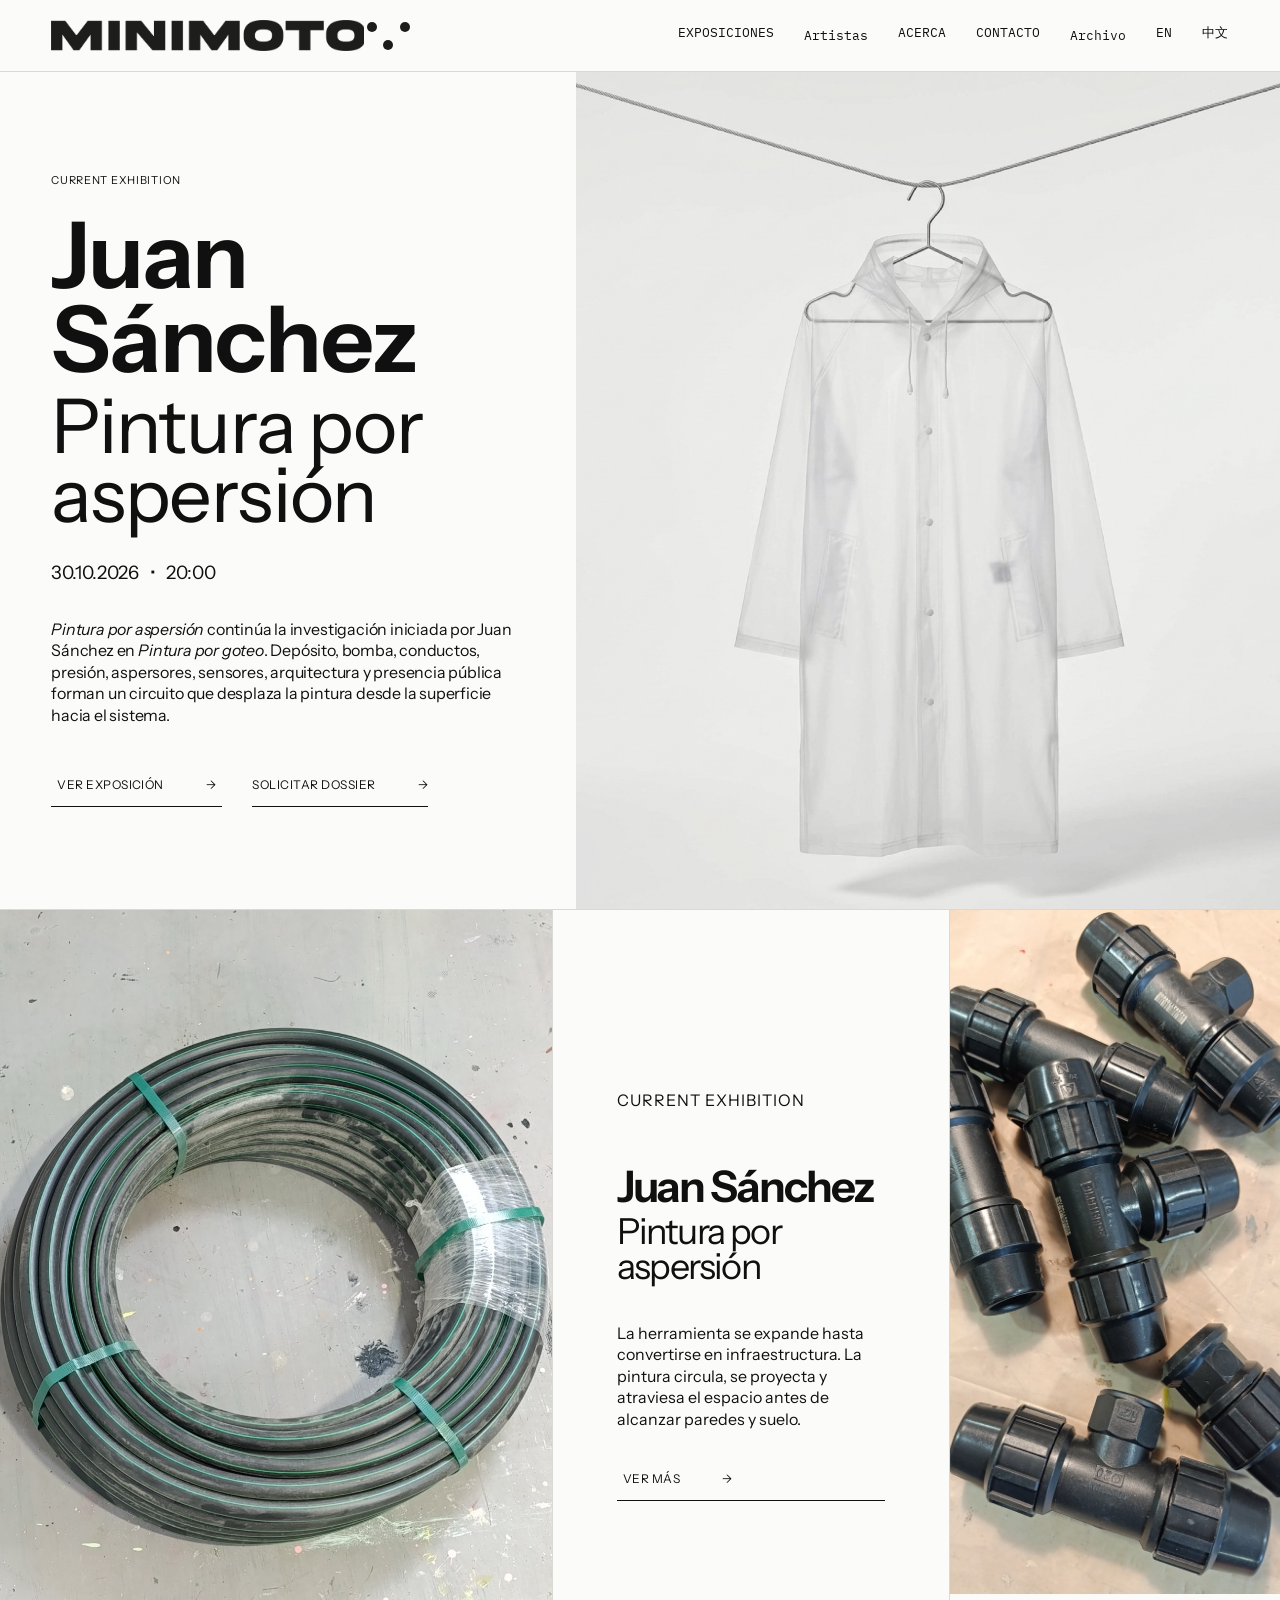
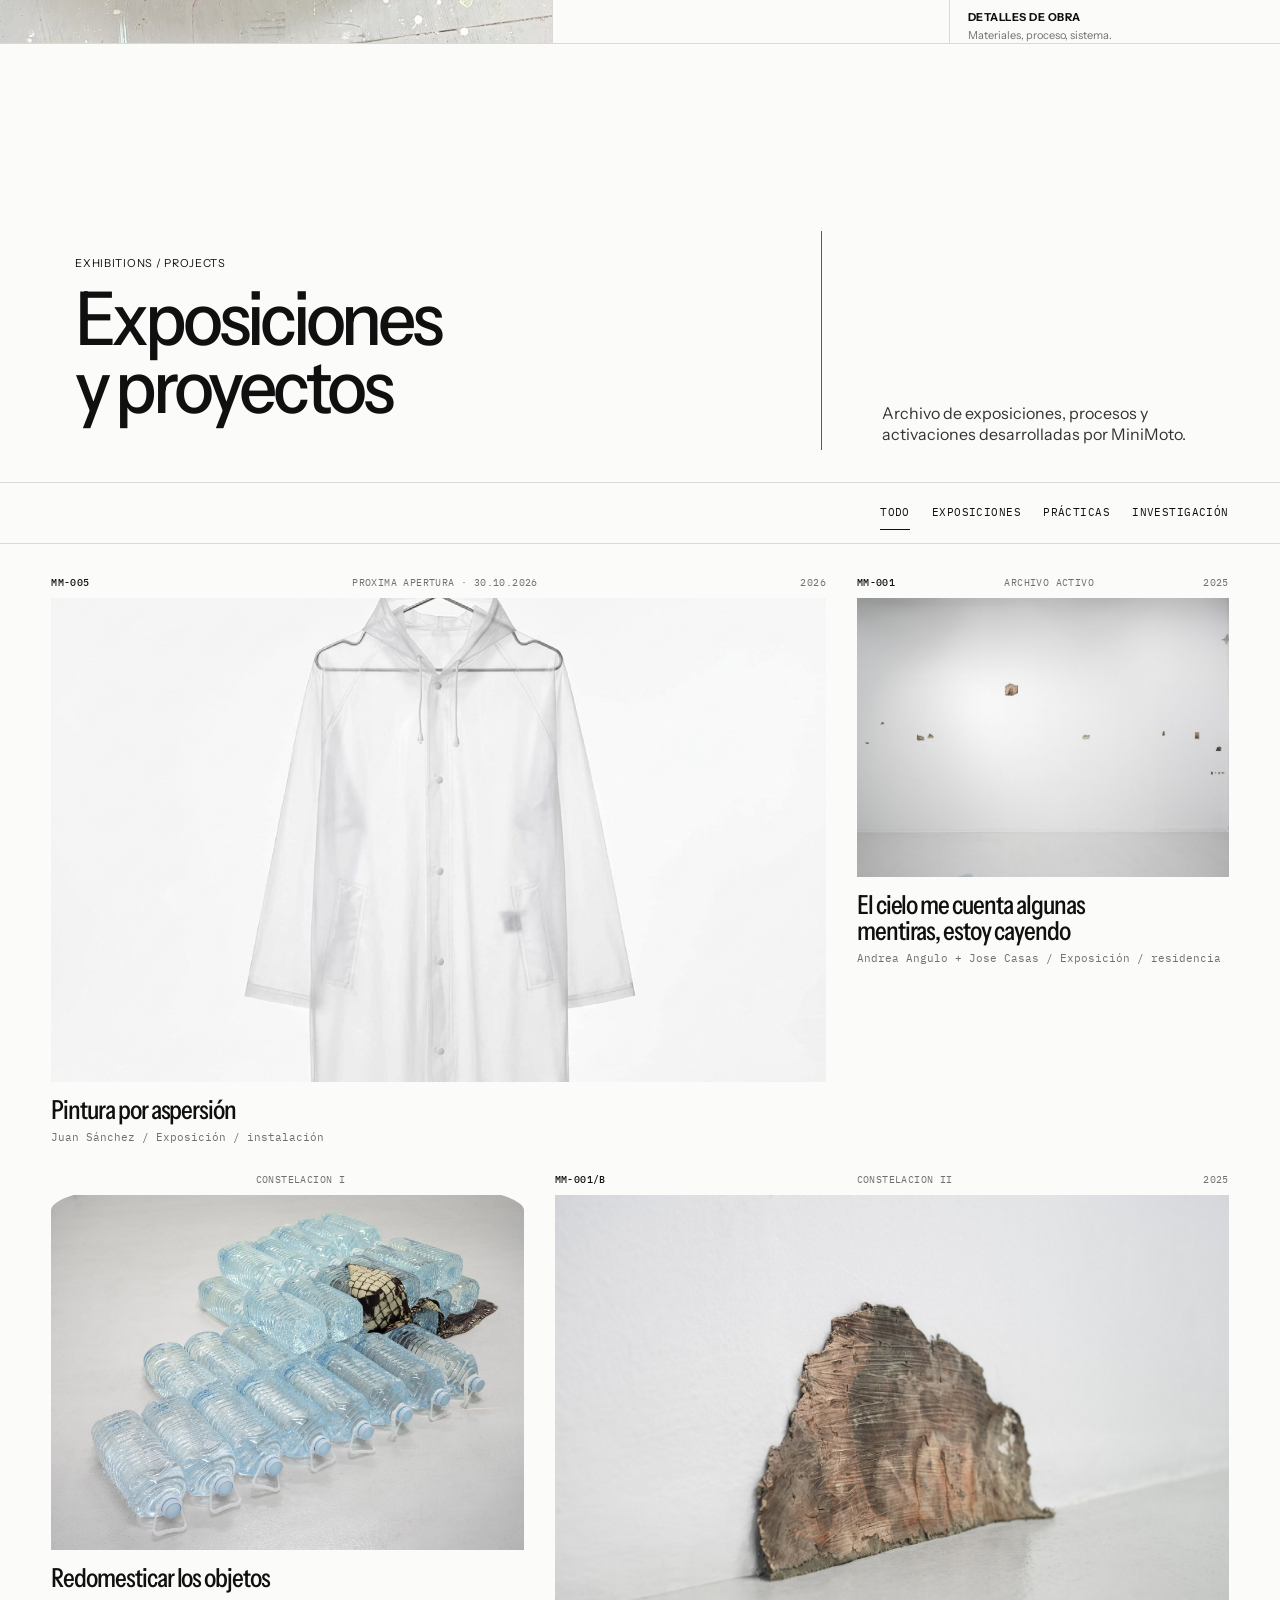
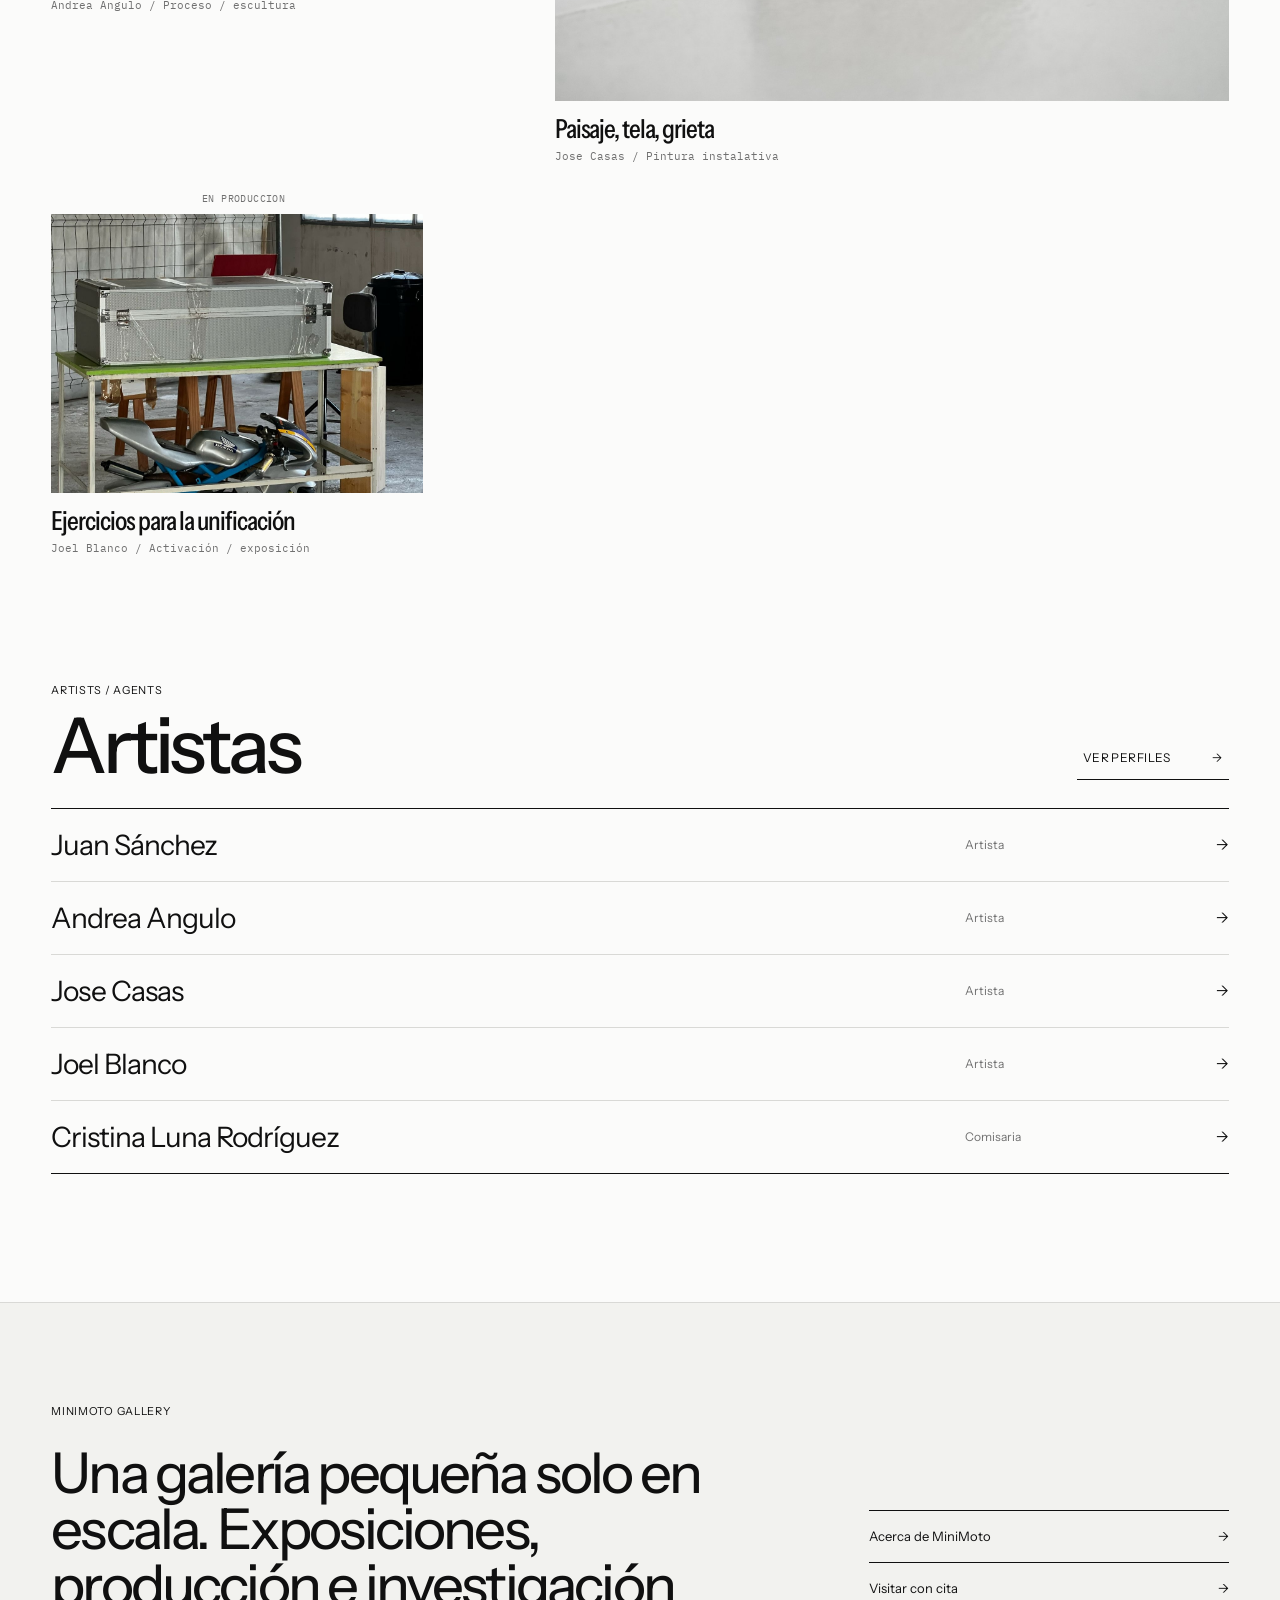
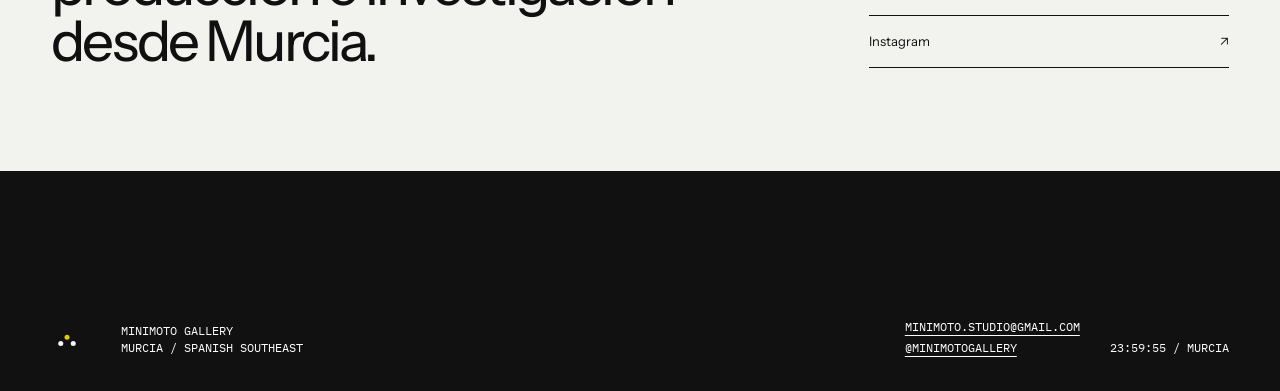
==== commit 1763db1e: "Unify MiniMoto site and animate logo dots" ====
--- a/minimoto-gallery/index.html
+++ b/minimoto-gallery/index.html
@@ -13,8 +13,10 @@
   <link rel="stylesheet" href="./style.css">
   <link rel="stylesheet" href="./professional.css">
   <link rel="stylesheet" href="./gallery-2026.css">
+  <link rel="stylesheet" href="./logo-motion.css">
   <script src="./app.js" defer></script>
   <script src="./gallery-professional.js" defer></script>
+  <script src="./logo-motion.js" defer></script>
   <link rel="alternate" hreflang="es" href="./index.html">
   <link rel="alternate" hreflang="en" href="./index-en.html">
   <link rel="alternate" hreflang="zh-CN" href="./index-zh.html">
@@ -30,7 +32,7 @@
       <a href="#exposiciones">Exposiciones</a>
       <button id="artists-open" type="button">Artistas</button>
       <a href="./quienes-somos.html">Acerca</a>
-      <a href="mailto:minimoto.studio@gmail.com">Contacto</a>
+      <a href="https://mail.google.com/mail/u/?authuser=minimoto.studio@gmail.com&view=cm&fs=1&to=minimoto.studio@gmail.com">Contacto</a>
       <button id="index-open" type="button">Archivo</button>
       <a class="language-link" href="./index-en.html" lang="en">EN</a>
       <a href="./index-zh.html" lang="zh-CN" aria-label="Versión china">中文</a>
@@ -46,7 +48,7 @@
         <p class="hero-text"><em>Pintura por aspersión</em> continúa la investigación iniciada por Juan Sánchez en <em>Pintura por goteo</em>. Depósito, bomba, conductos, presión, aspersores, sensores, arquitectura y presencia pública forman un circuito que desplaza la pintura desde la superficie hacia el sistema.</p>
         <div class="hero-actions">
           <button data-open-project="MM-005" type="button">Ver exposición <span>→</span></button>
-          <a href="mailto:minimoto.studio@gmail.com?subject=Dossier%20%E2%80%94%20Pintura%20por%20aspersi%C3%B3n">Solicitar dossier <span>→</span></a>
+          <a href="https://mail.google.com/mail/u/?authuser=minimoto.studio@gmail.com&view=cm&fs=1&to=minimoto.studio@gmail.com&su=Dossier%20%E2%80%94%20Pintura%20por%20aspersi%C3%B3n">Solicitar dossier <span>→</span></a>
         </div>
       </div>
       <figure class="hero-visual">
@@ -100,7 +102,7 @@
       </div>
     </section>
 
-    <section class="artists-home" aria-labelledby="artists-home-title">
+    <section class="artists-home" id="artistas" aria-labelledby="artists-home-title">
       <header>
         <p class="eyebrow">Artists / agents</p>
         <h2 id="artists-home-title">Artistas</h2>
@@ -118,11 +120,11 @@
     <section class="about-home">
       <div>
         <p class="eyebrow">MiniMoto Gallery</p>
-        <p class="about-statement">Una galería pequeña solo en escala. Exposiciones, producción, investigación y circulación desde Murcia.</p>
+        <p class="about-statement">Una galería pequeña solo en escala. Exposiciones, producción e investigación desde Murcia.</p>
       </div>
       <div class="about-links">
         <a href="./quienes-somos.html">Acerca de MiniMoto <span>→</span></a>
-        <a href="mailto:minimoto.studio@gmail.com?subject=Visita%20a%20MiniMoto%20Gallery">Visitar con cita <span>→</span></a>
+        <a href="https://mail.google.com/mail/u/?authuser=minimoto.studio@gmail.com&view=cm&fs=1&to=minimoto.studio@gmail.com&su=Visita%20a%20MiniMoto%20Gallery">Visitar con cita <span>→</span></a>
         <a href="https://www.instagram.com/minimotogallery/" target="_blank" rel="noopener noreferrer">Instagram <span>↗</span></a>
       </div>
     </section>
@@ -132,7 +134,7 @@
     <img src="./assets/logo-triple-dots.svg" alt="" aria-hidden="true">
     <p>MiniMoto Gallery<br>Murcia / Spanish Southeast</p>
     <div>
-      <a href="mailto:minimoto.studio@gmail.com">minimoto.studio@gmail.com</a>
+      <a href="https://mail.google.com/mail/u/?authuser=minimoto.studio@gmail.com&view=cm&fs=1&to=minimoto.studio@gmail.com">minimoto.studio@gmail.com</a>
       <a href="https://www.instagram.com/minimotogallery/" target="_blank" rel="noopener noreferrer">@minimotogallery</a>
     </div>
     <p id="local-time" class="footer-time">--:--:-- / Murcia</p>
--- a/minimoto-gallery/logo-motion.css
+++ b/minimoto-gallery/logo-motion.css
@@ -0,0 +1,71 @@
+:root { --minimoto-blue: #243cff; }
+
+.brand.logo-motion,
+.about-brand.logo-motion {
+  position: relative;
+  display: inline-block;
+  overflow: visible;
+}
+
+.logo-motion > img {
+  position: relative;
+  z-index: 1;
+  transform: none !important;
+}
+
+.logo-motion-mask {
+  position: absolute;
+  z-index: 2;
+  top: -2px;
+  right: -2px;
+  width: 13.7%;
+  height: calc(100% + 4px);
+  background: var(--paper, #fbfbfa);
+  pointer-events: none;
+}
+
+.logo-motion-dots {
+  position: absolute;
+  z-index: 3;
+  top: 0;
+  right: 0;
+  width: 12.8%;
+  height: 100%;
+  pointer-events: none;
+  transform-origin: 50% 50%;
+  color: currentColor;
+}
+
+.logo-motion-dots i {
+  position: absolute;
+  width: clamp(5px, 1.15vw, 10px);
+  aspect-ratio: 1;
+  border-radius: 50%;
+  background: #1c1c1c;
+  transition: background-color .18s ease, transform .18s ease;
+}
+
+.logo-motion-dots i:nth-child(1) { left: 4%; top: 7%; }
+.logo-motion-dots i:nth-child(2) { right: 3%; top: 7%; }
+.logo-motion-dots i:nth-child(3) { left: 50%; bottom: 4%; transform: translateX(-50%); }
+
+.logo-motion.is-logo-near .logo-motion-dots {
+  animation: minimoto-dots-orbit .9s cubic-bezier(.3,.75,.2,1) infinite;
+}
+
+.logo-motion.is-logo-near .logo-motion-dots i {
+  background: var(--minimoto-blue);
+}
+
+@keyframes minimoto-dots-orbit {
+  from { transform: rotate(0deg); }
+  to { transform: rotate(360deg); }
+}
+
+@media (prefers-reduced-motion: reduce) {
+  .logo-motion.is-logo-near .logo-motion-dots { animation: none; }
+}
+
+@media (max-width: 650px) {
+  .logo-motion-dots i { width: 6px; }
+}
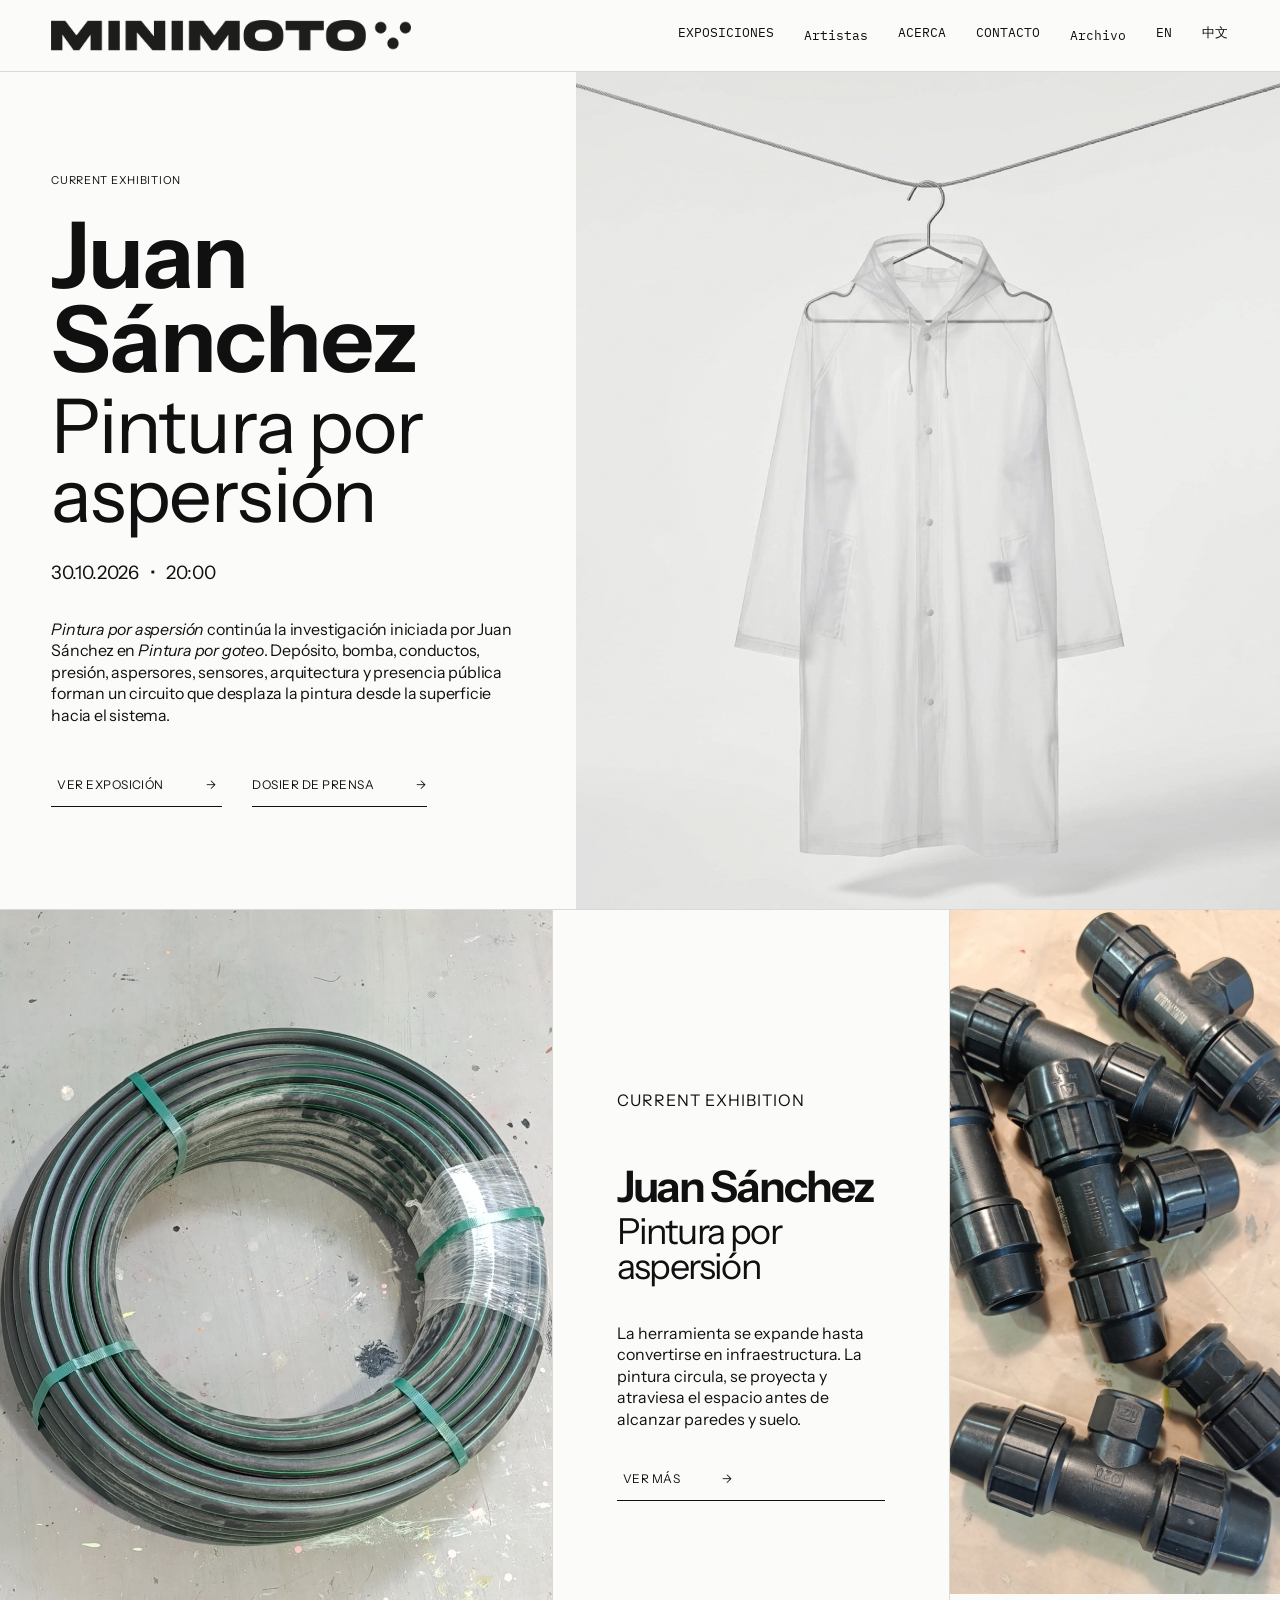
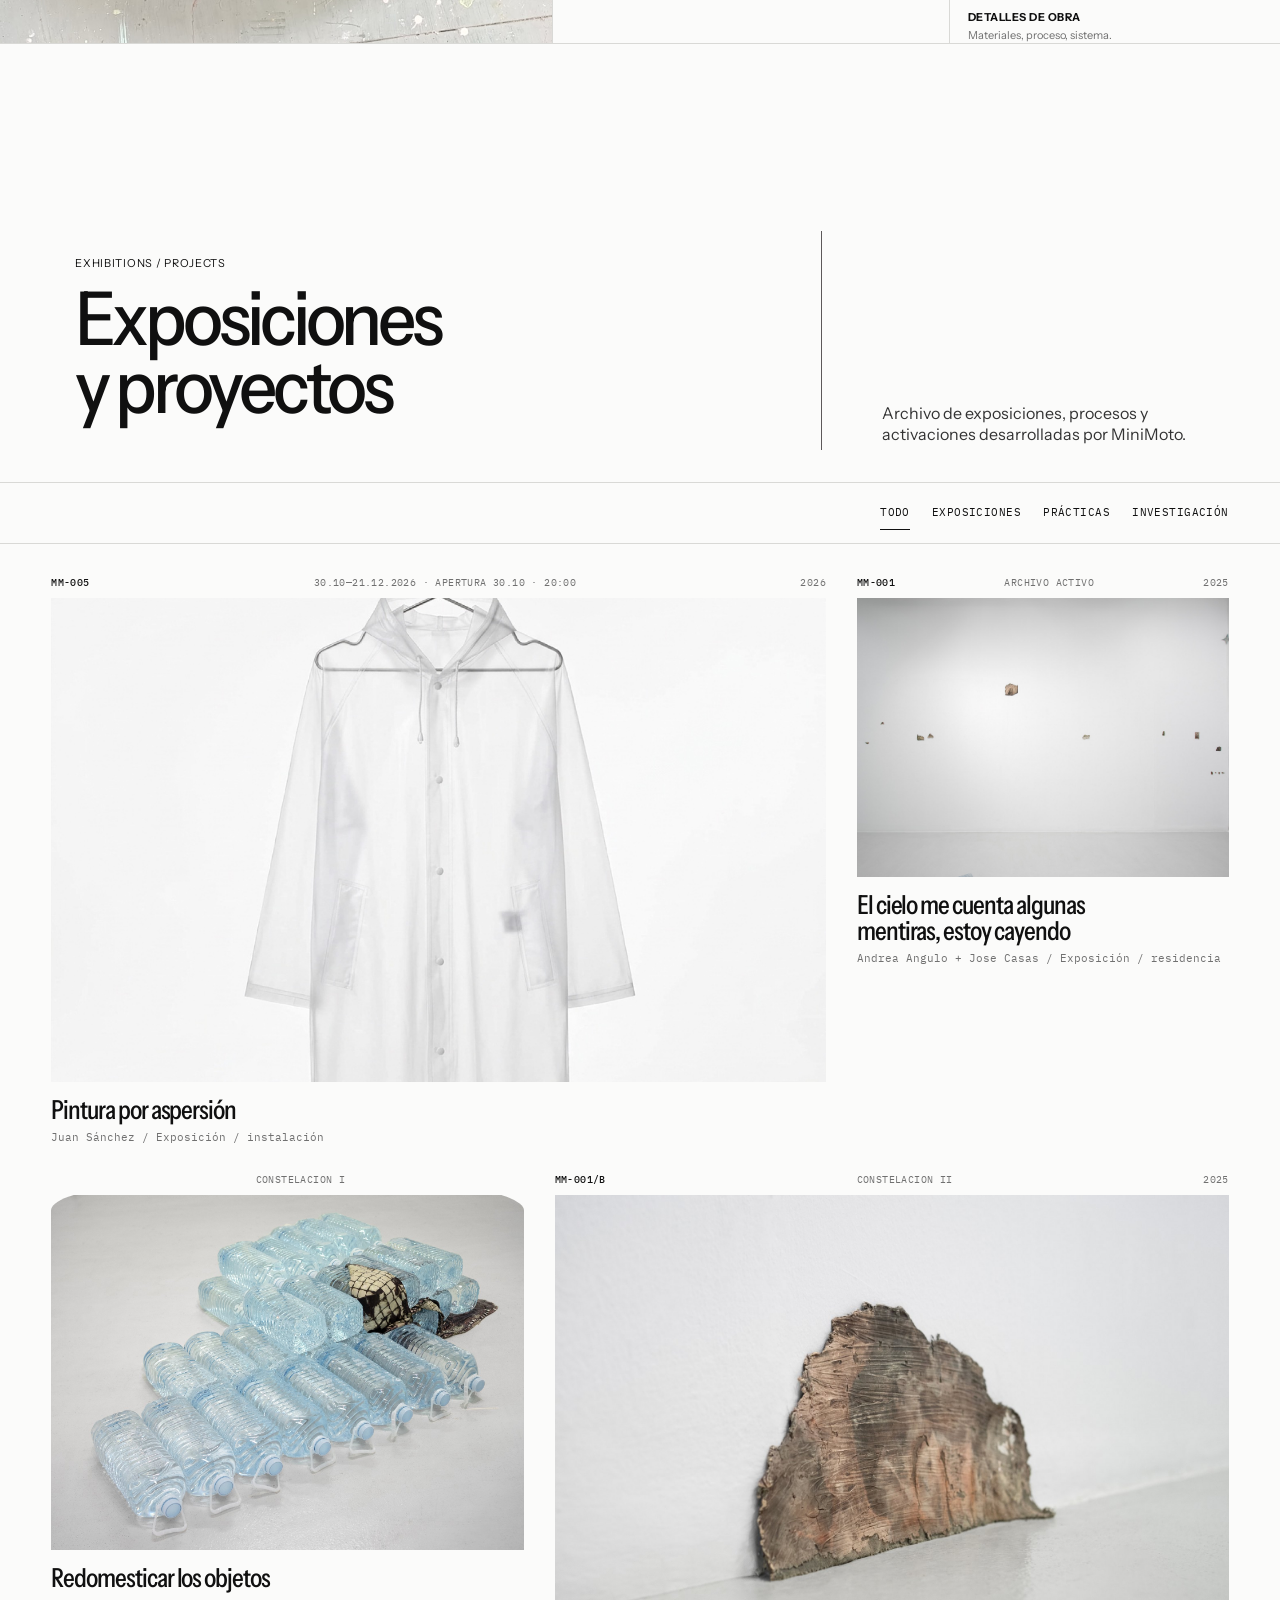
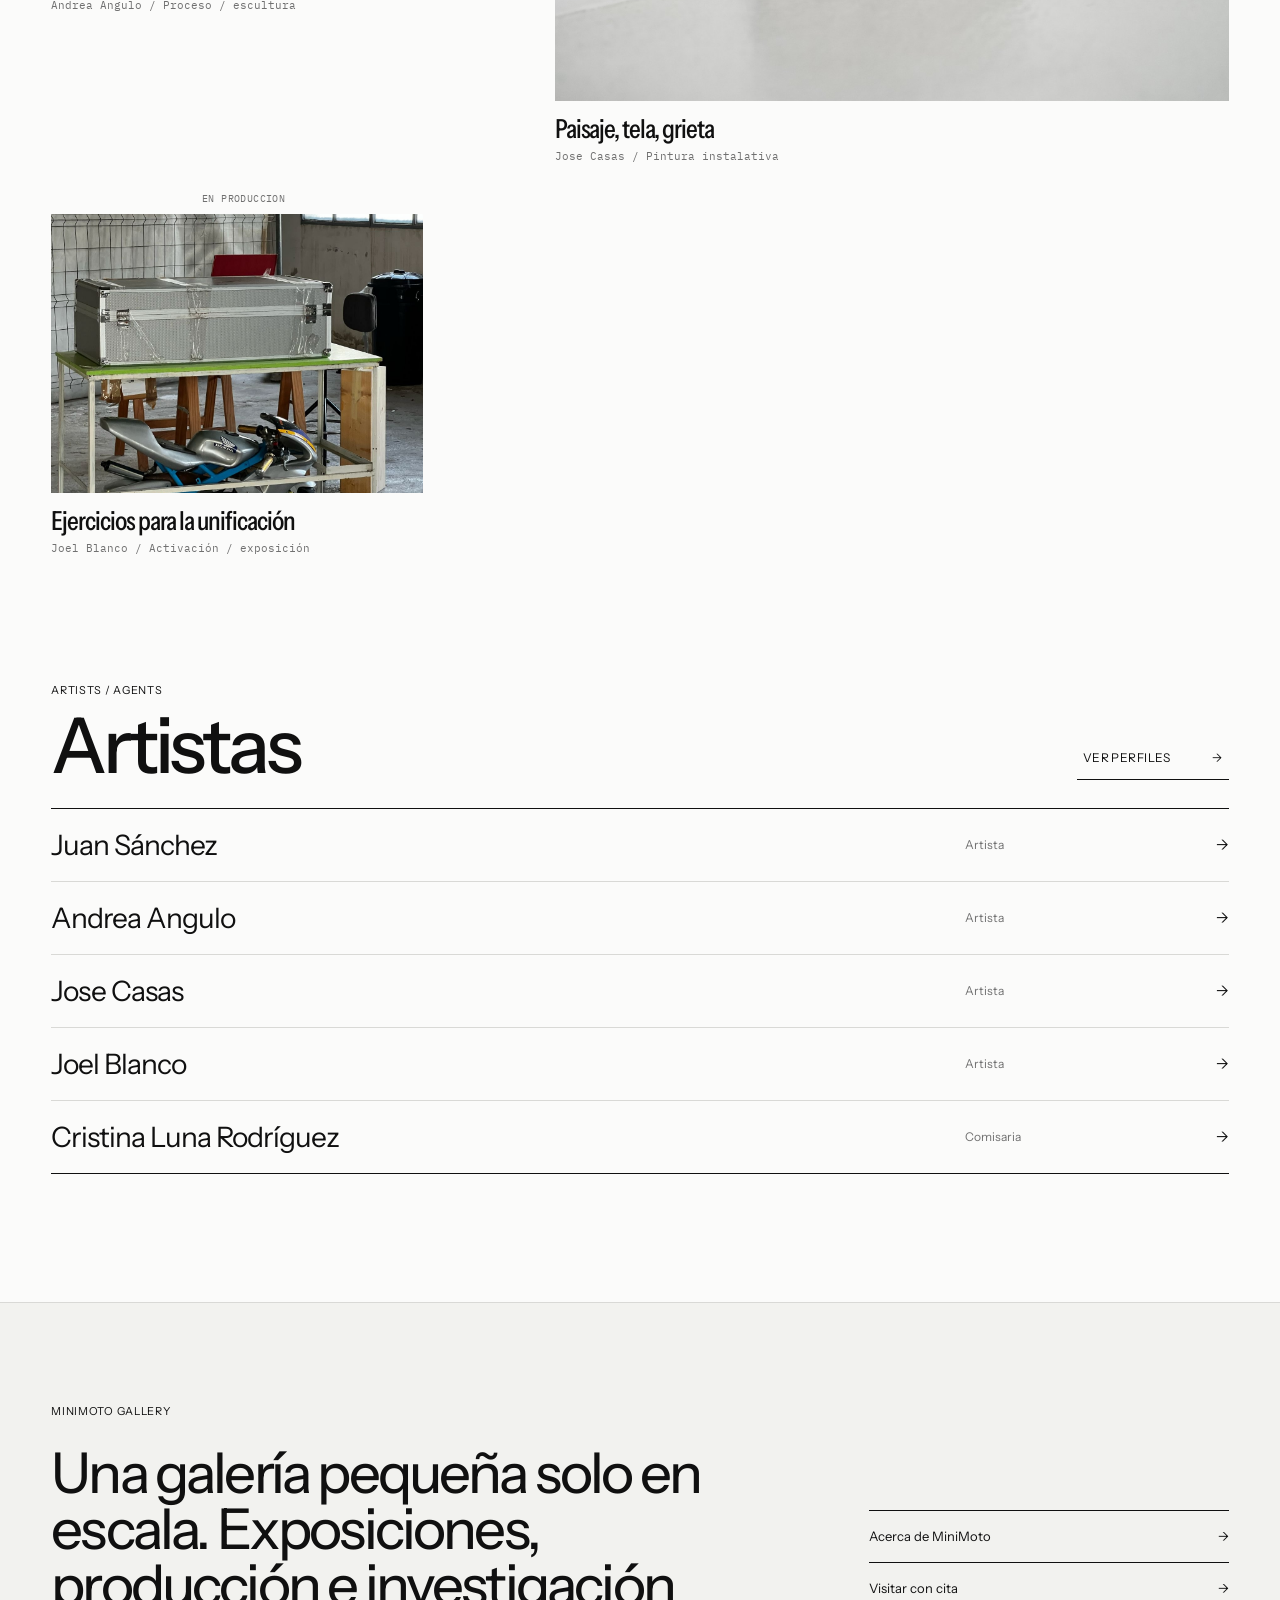
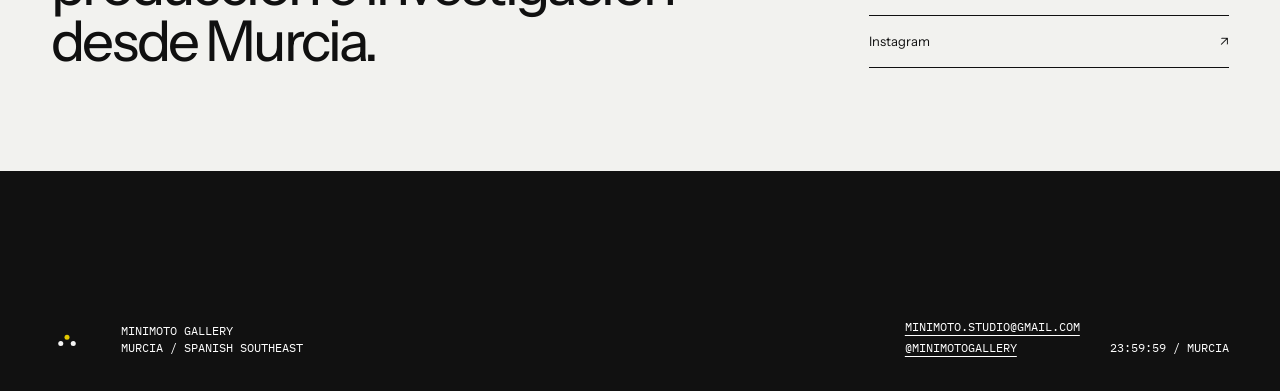
==== commit bdfbab9d: "Add Pintura por aspersion press dossier" ====
--- a/minimoto-gallery/index.html
+++ b/minimoto-gallery/index.html
@@ -48,7 +48,7 @@
         <p class="hero-text"><em>Pintura por aspersión</em> continúa la investigación iniciada por Juan Sánchez en <em>Pintura por goteo</em>. Depósito, bomba, conductos, presión, aspersores, sensores, arquitectura y presencia pública forman un circuito que desplaza la pintura desde la superficie hacia el sistema.</p>
         <div class="hero-actions">
           <button data-open-project="MM-005" type="button">Ver exposición <span>→</span></button>
-          <a href="https://mail.google.com/mail/u/?authuser=minimoto.studio@gmail.com&view=cm&fs=1&to=minimoto.studio@gmail.com&su=Dossier%20%E2%80%94%20Pintura%20por%20aspersi%C3%B3n">Solicitar dossier <span>→</span></a>
+          <a href="./prensa-pintura-aspersion.html">Dosier de prensa <span>→</span></a>
         </div>
       </div>
       <figure class="hero-visual">
--- a/minimoto-gallery/logo-motion.css
+++ b/minimoto-gallery/logo-motion.css
@@ -13,48 +13,59 @@
   transform: none !important;
 }
 
-.logo-motion-mask {
+/* The original raster wordmark always stays untouched.
+   These layers appear only while the logo interaction is active. */
+.logo-motion-dot-masks,
+.logo-motion-dots {
   position: absolute;
   z-index: 2;
-  top: -2px;
-  right: -2px;
-  width: 13.7%;
-  height: calc(100% + 4px);
-  background: var(--paper, #fbfbfa);
+  inset: 0;
+  width: 100%;
+  height: 100%;
   pointer-events: none;
+  opacity: 0;
 }
 
+.logo-motion-dot-masks { z-index: 2; }
 .logo-motion-dots {
+  z-index: 3;
+  transform-origin: 95% 41.29%;
+}
+
+.logo-motion-dot-masks i,
+.logo-motion-dots i {
   position: absolute;
-  z-index: 3;
-  top: 0;
-  right: 0;
-  width: 12.8%;
-  height: 100%;
-  pointer-events: none;
-  transform-origin: 50% 50%;
-  color: currentColor;
+  width: 3.1319%;
+  height: 36.7742%;
+  border-radius: 50%;
+}
+
+/* Exact positions measured from the original 1820 × 155 wordmark. */
+.logo-motion-dot-masks i:nth-child(1),
+.logo-motion-dots i:nth-child(1) { left: 90%; top: 6.4516%; }
+
+.logo-motion-dot-masks i:nth-child(2),
+.logo-motion-dots i:nth-child(2) { left: 96.8681%; top: 6.4516%; }
+
+.logo-motion-dot-masks i:nth-child(3),
+.logo-motion-dots i:nth-child(3) { left: 93.4615%; top: 56.7742%; }
+
+.logo-motion-dot-masks i {
+  background: var(--paper, #fbfbfa);
+  transform: scale(1.14);
 }
 
 .logo-motion-dots i {
-  position: absolute;
-  width: clamp(5px, 1.15vw, 10px);
-  aspect-ratio: 1;
-  border-radius: 50%;
-  background: #1c1c1c;
-  transition: background-color .18s ease, transform .18s ease;
+  background: var(--minimoto-blue);
 }
 
-.logo-motion-dots i:nth-child(1) { left: 4%; top: 7%; }
-.logo-motion-dots i:nth-child(2) { right: 3%; top: 7%; }
-.logo-motion-dots i:nth-child(3) { left: 50%; bottom: 4%; transform: translateX(-50%); }
+.logo-motion.is-logo-near .logo-motion-dot-masks,
+.logo-motion.is-logo-near .logo-motion-dots {
+  opacity: 1;
+}
 
 .logo-motion.is-logo-near .logo-motion-dots {
   animation: minimoto-dots-orbit .9s cubic-bezier(.3,.75,.2,1) infinite;
-}
-
-.logo-motion.is-logo-near .logo-motion-dots i {
-  background: var(--minimoto-blue);
 }
 
 @keyframes minimoto-dots-orbit {
@@ -65,7 +76,3 @@
 @media (prefers-reduced-motion: reduce) {
   .logo-motion.is-logo-near .logo-motion-dots { animation: none; }
 }
-
-@media (max-width: 650px) {
-  .logo-motion-dots i { width: 6px; }
-}
